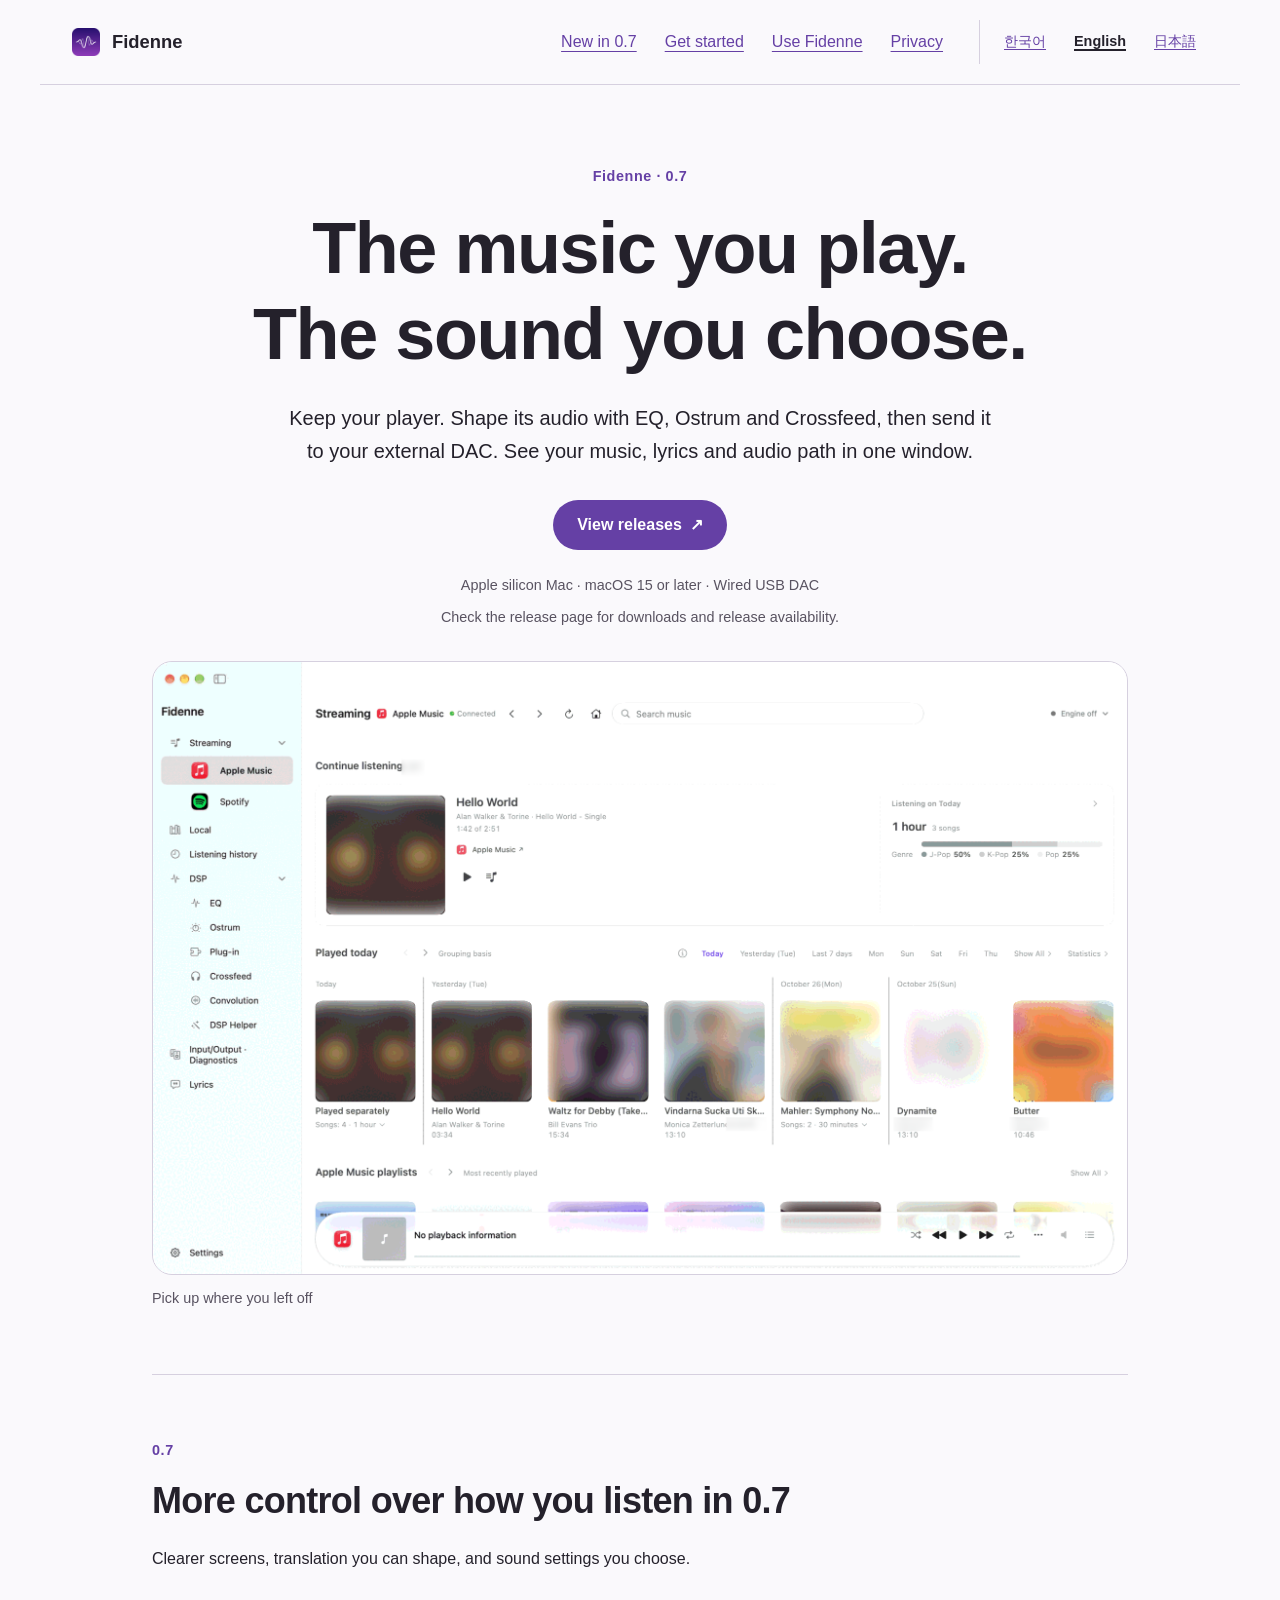
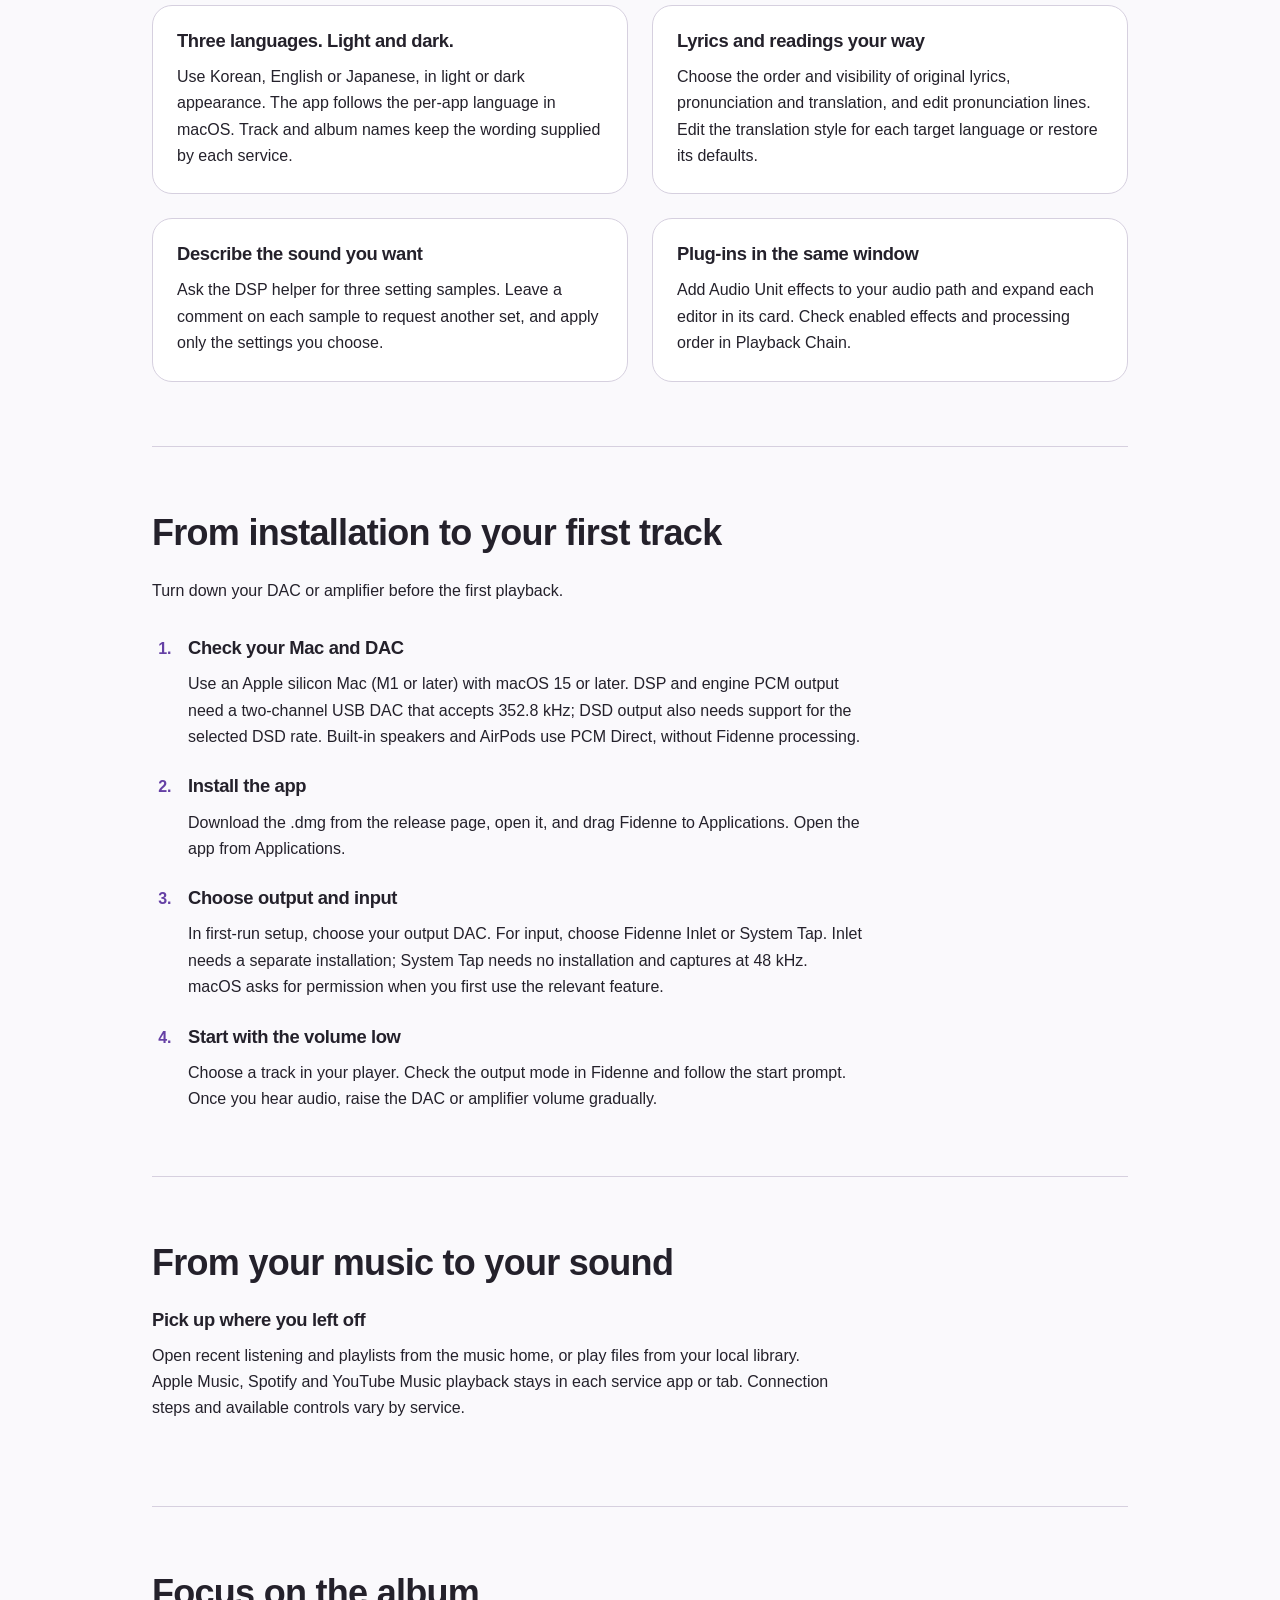
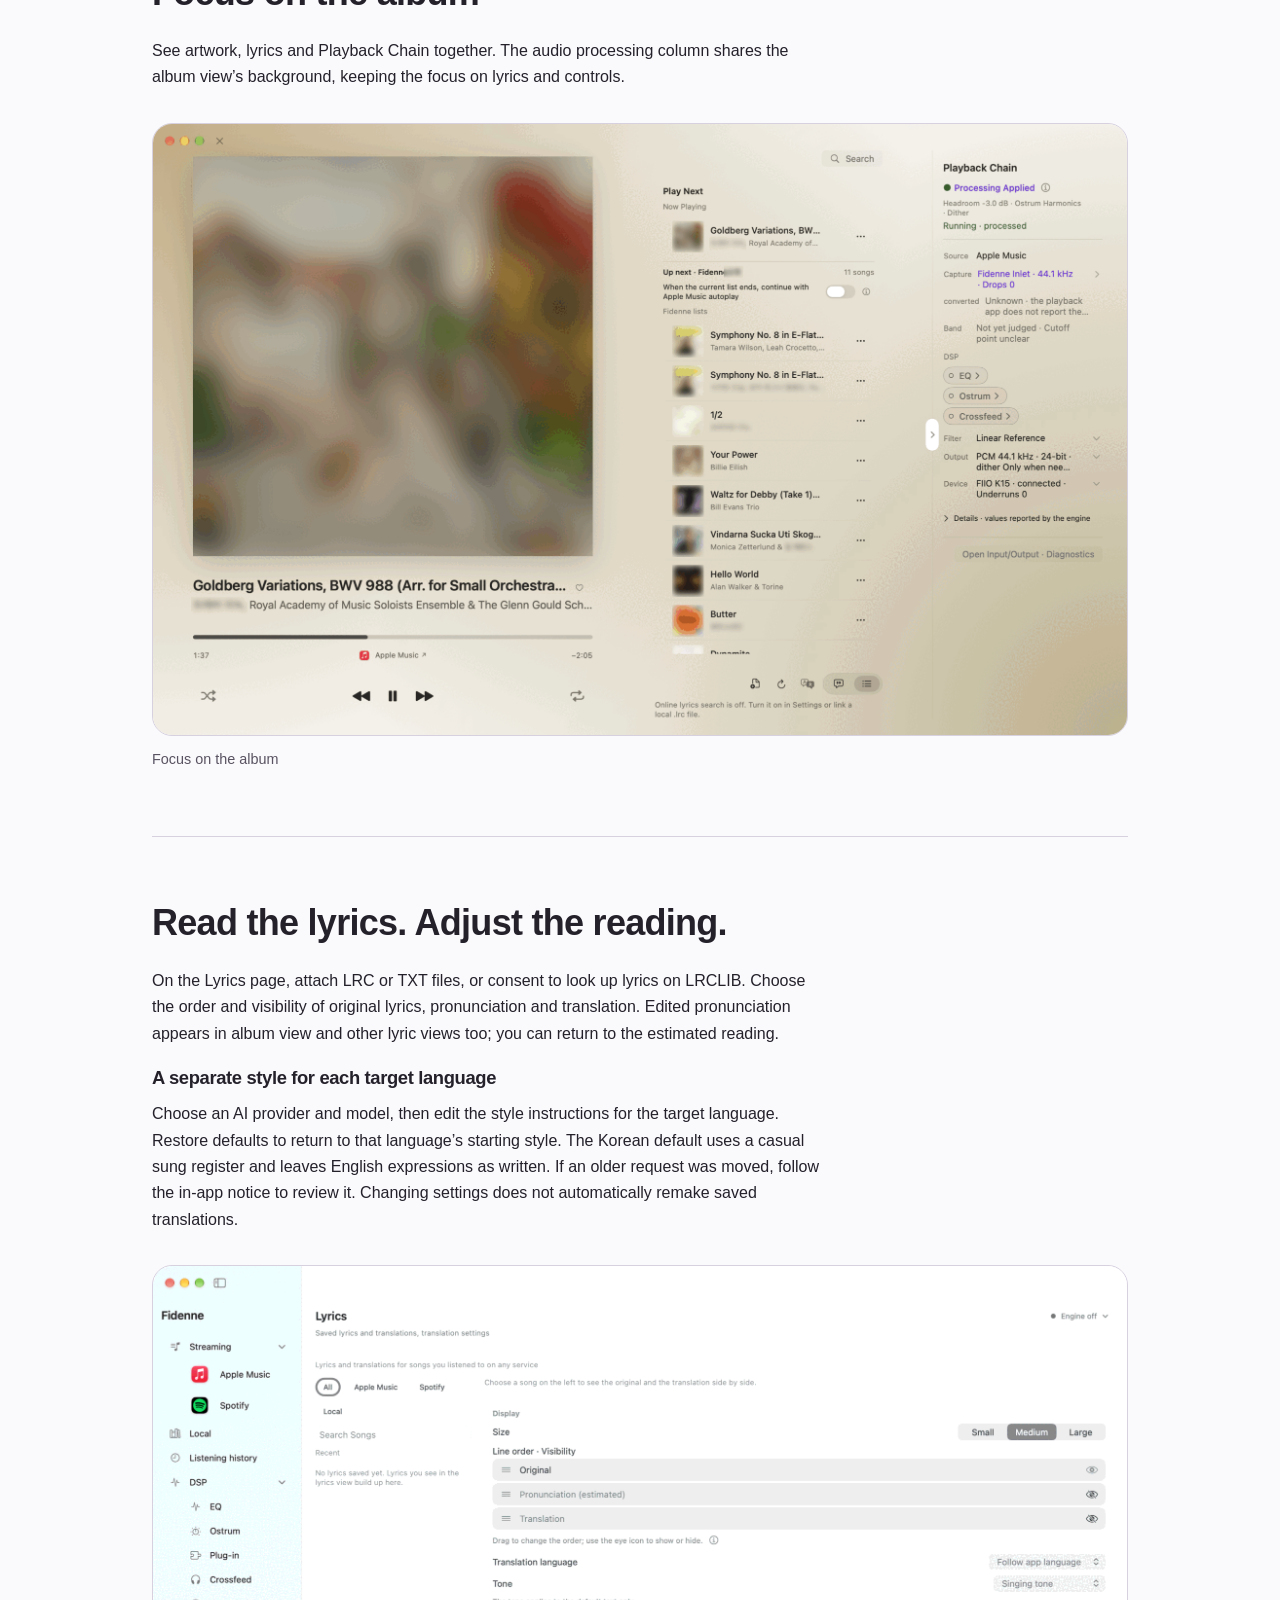
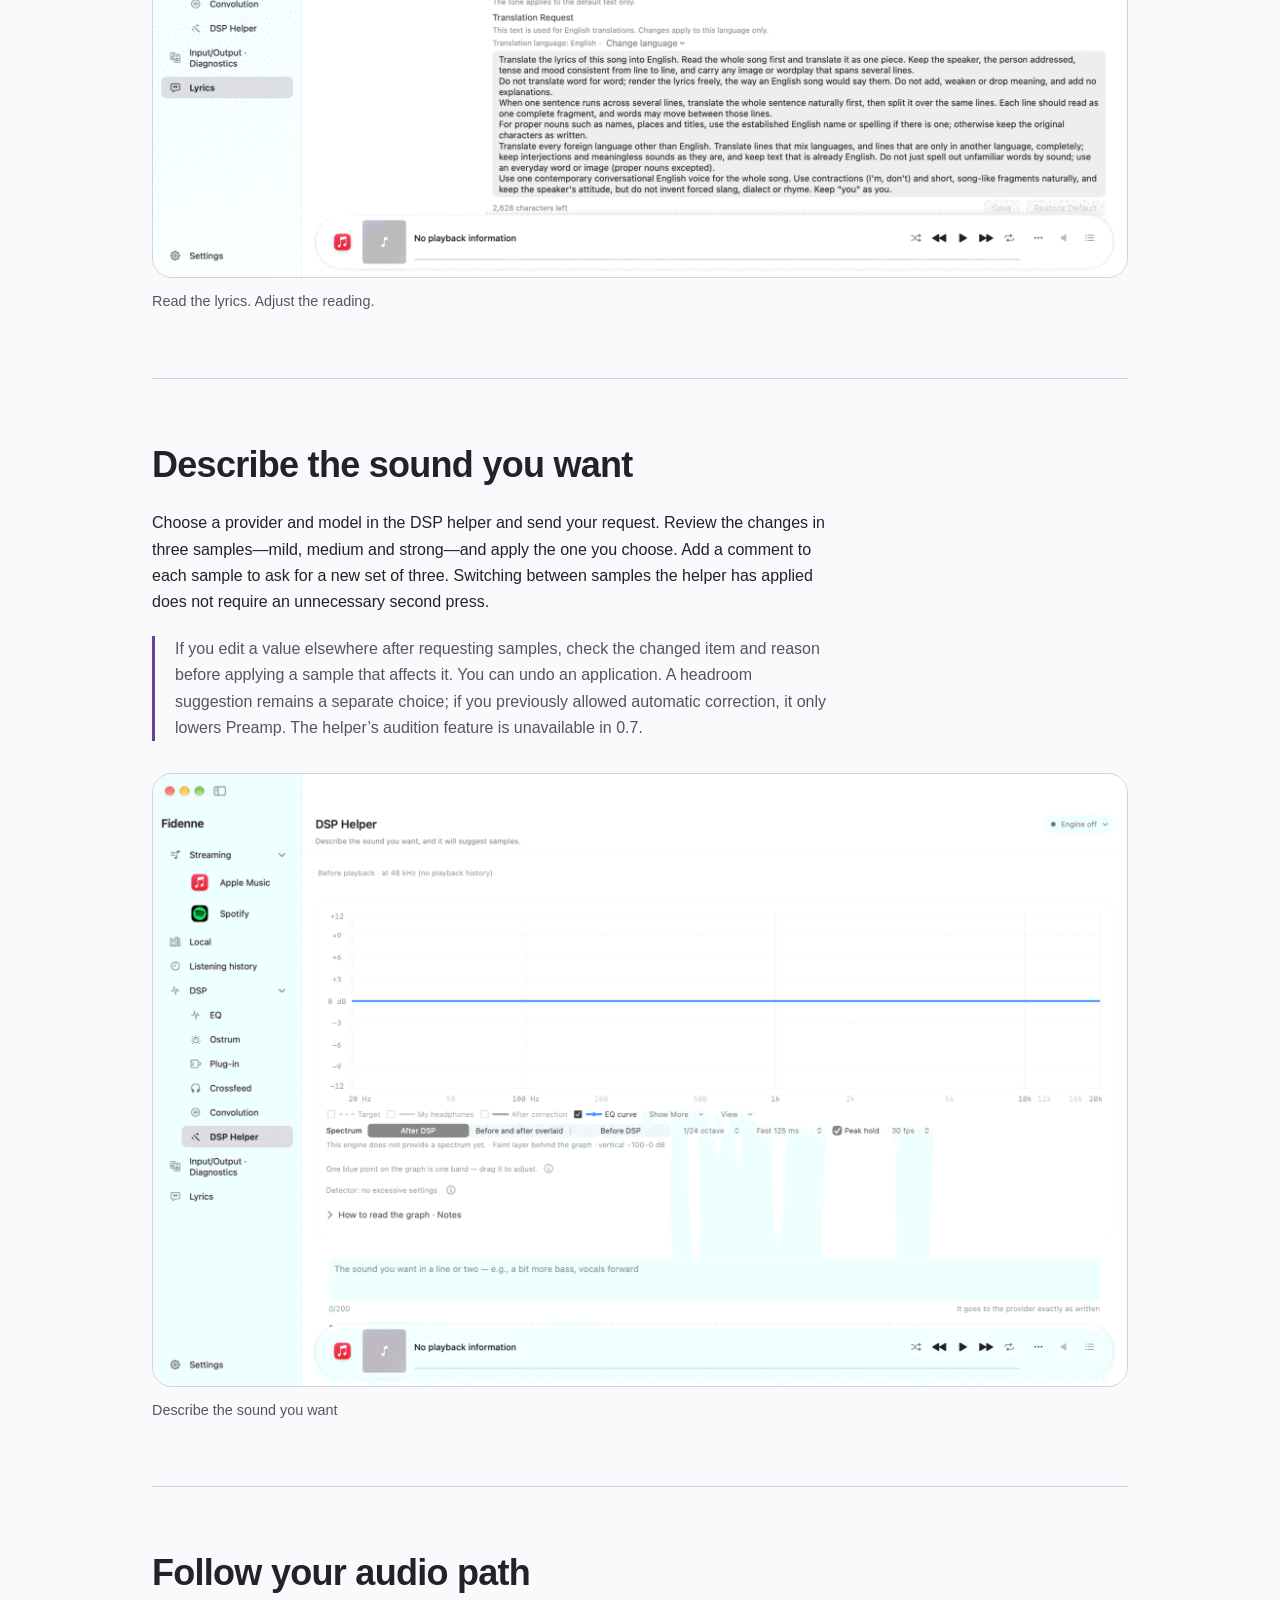
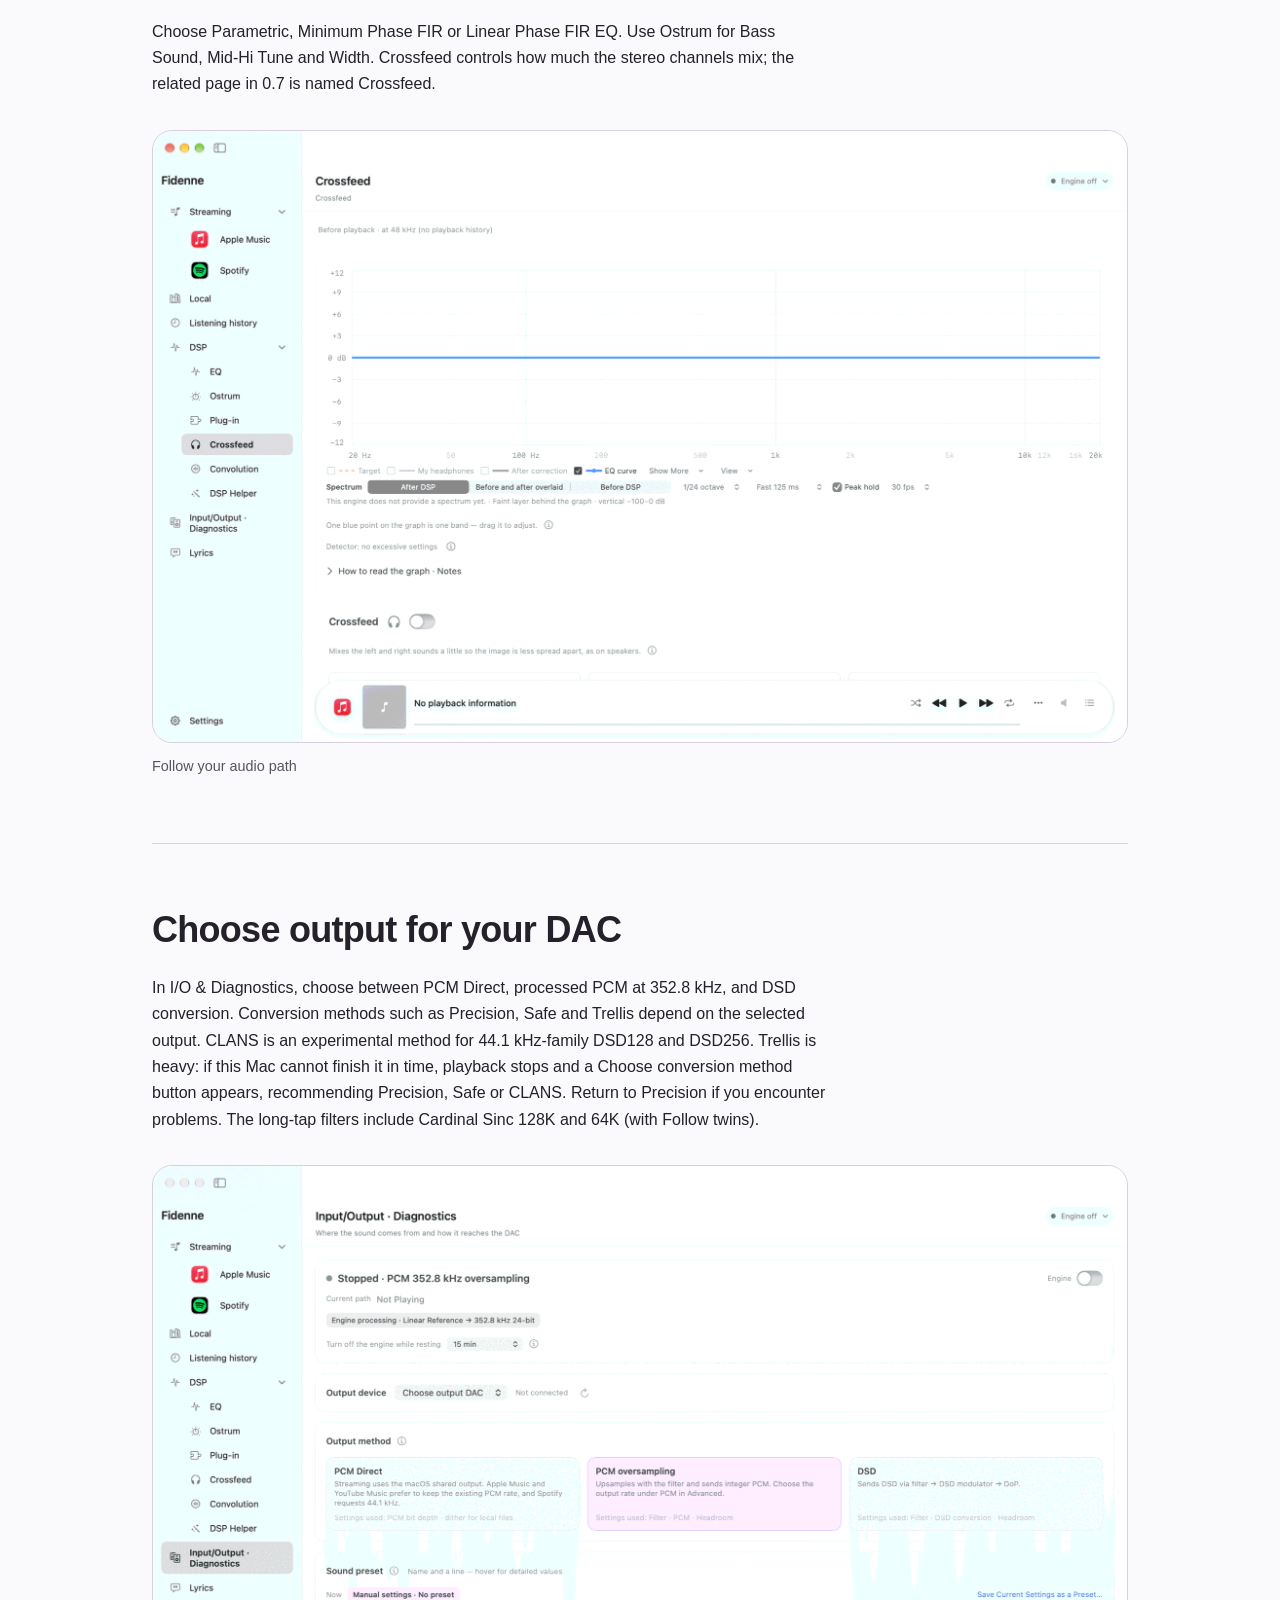
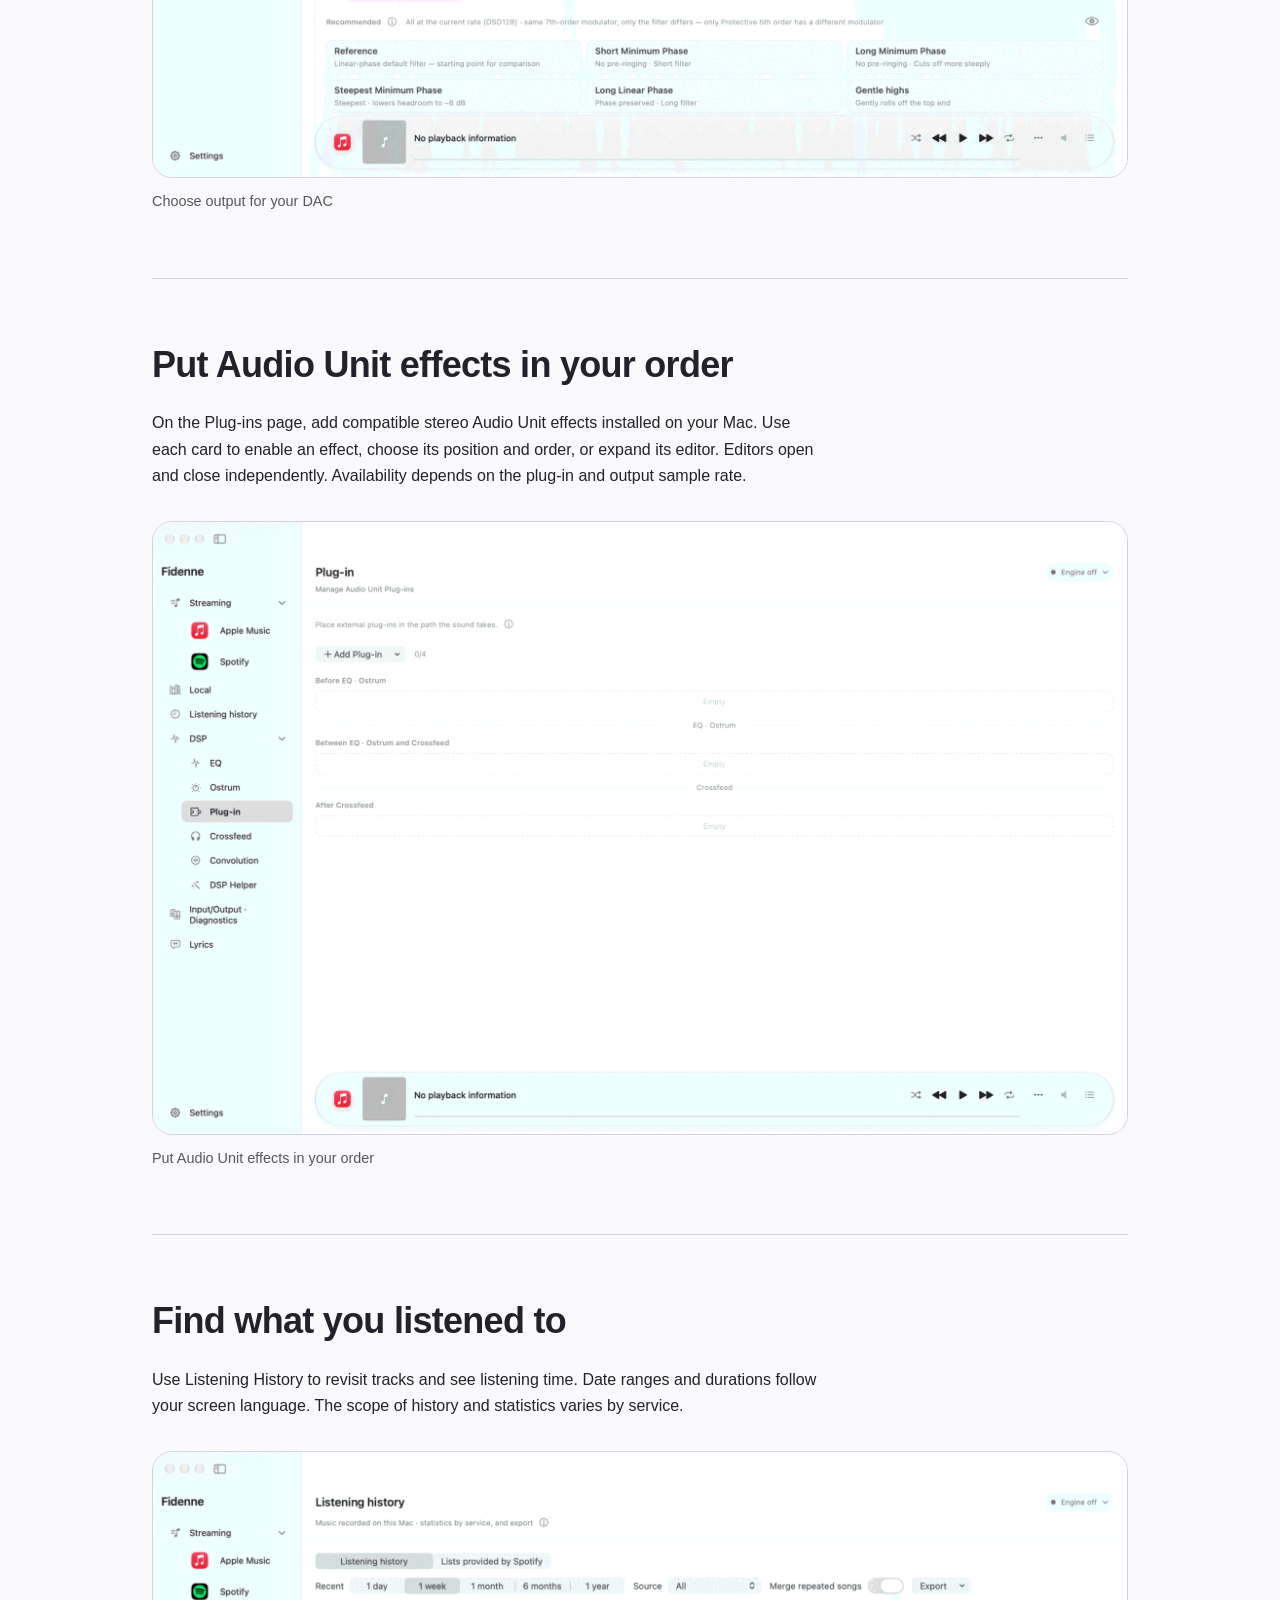
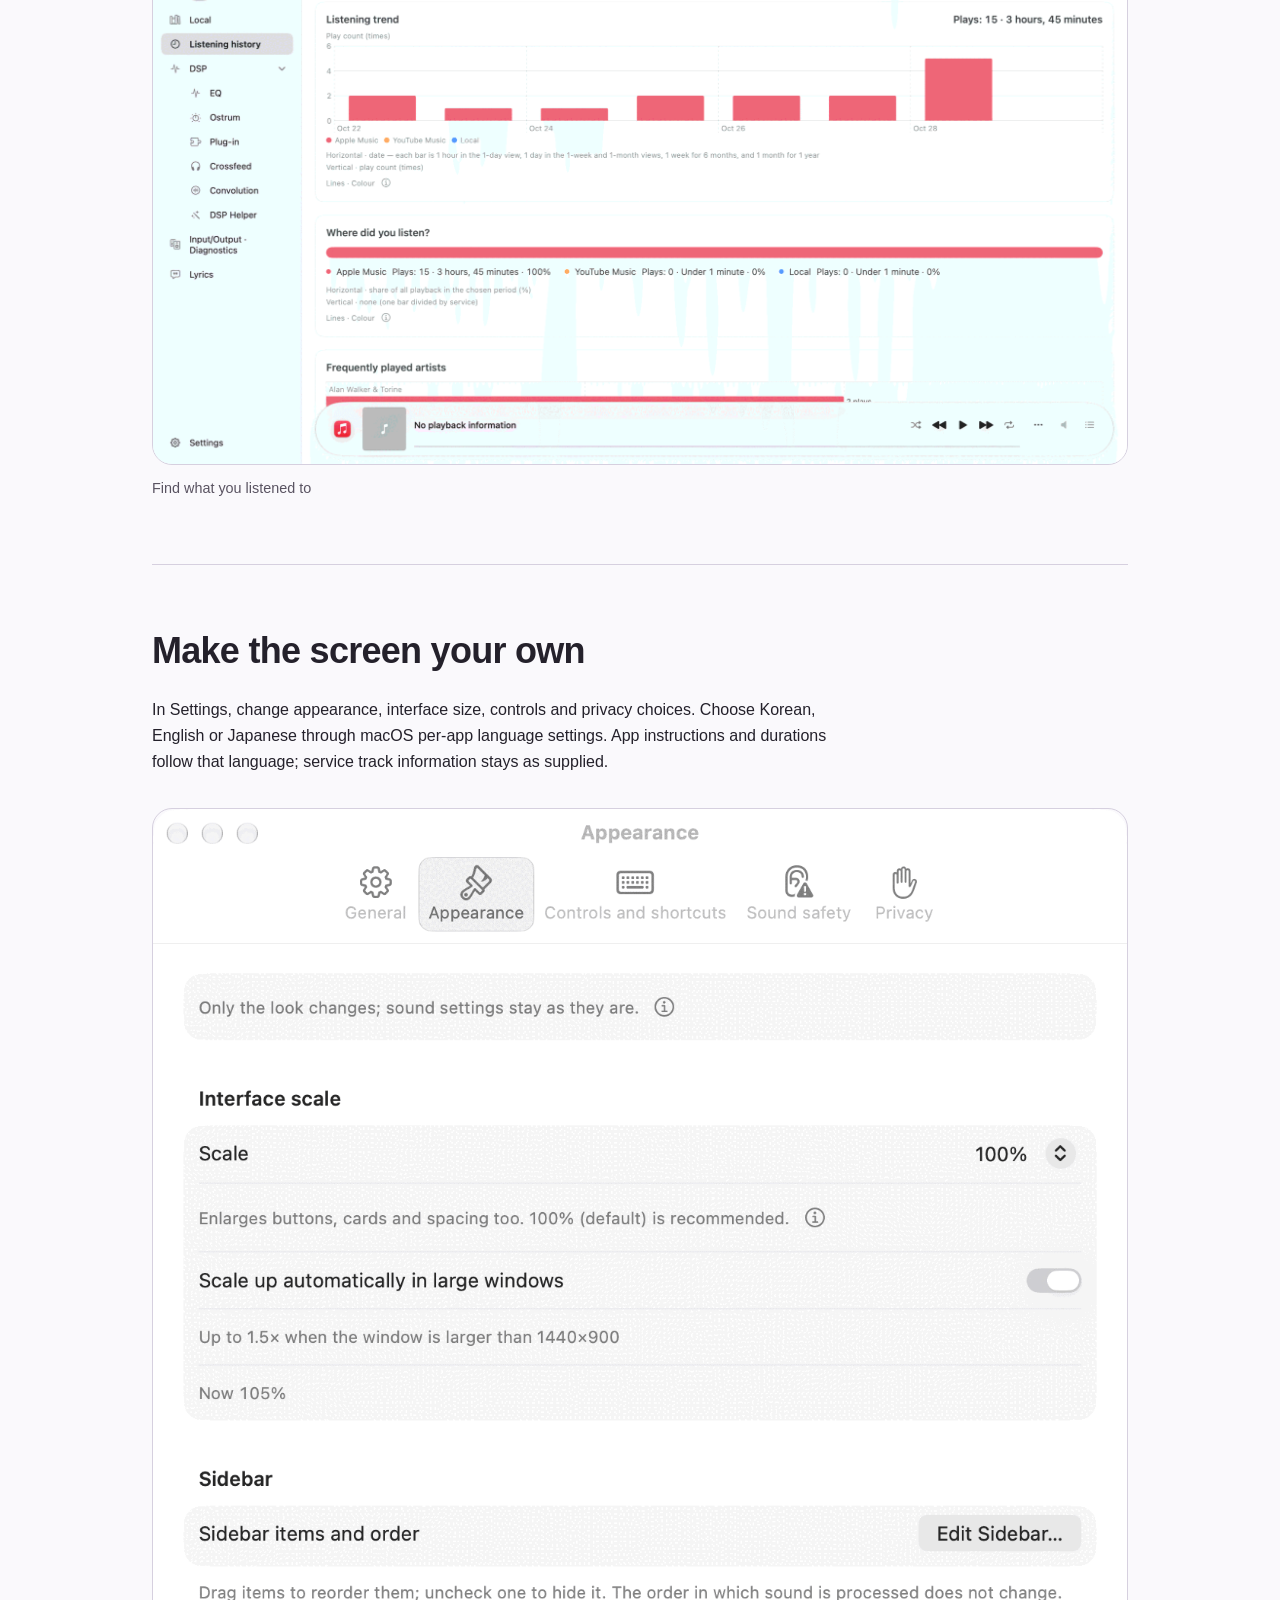
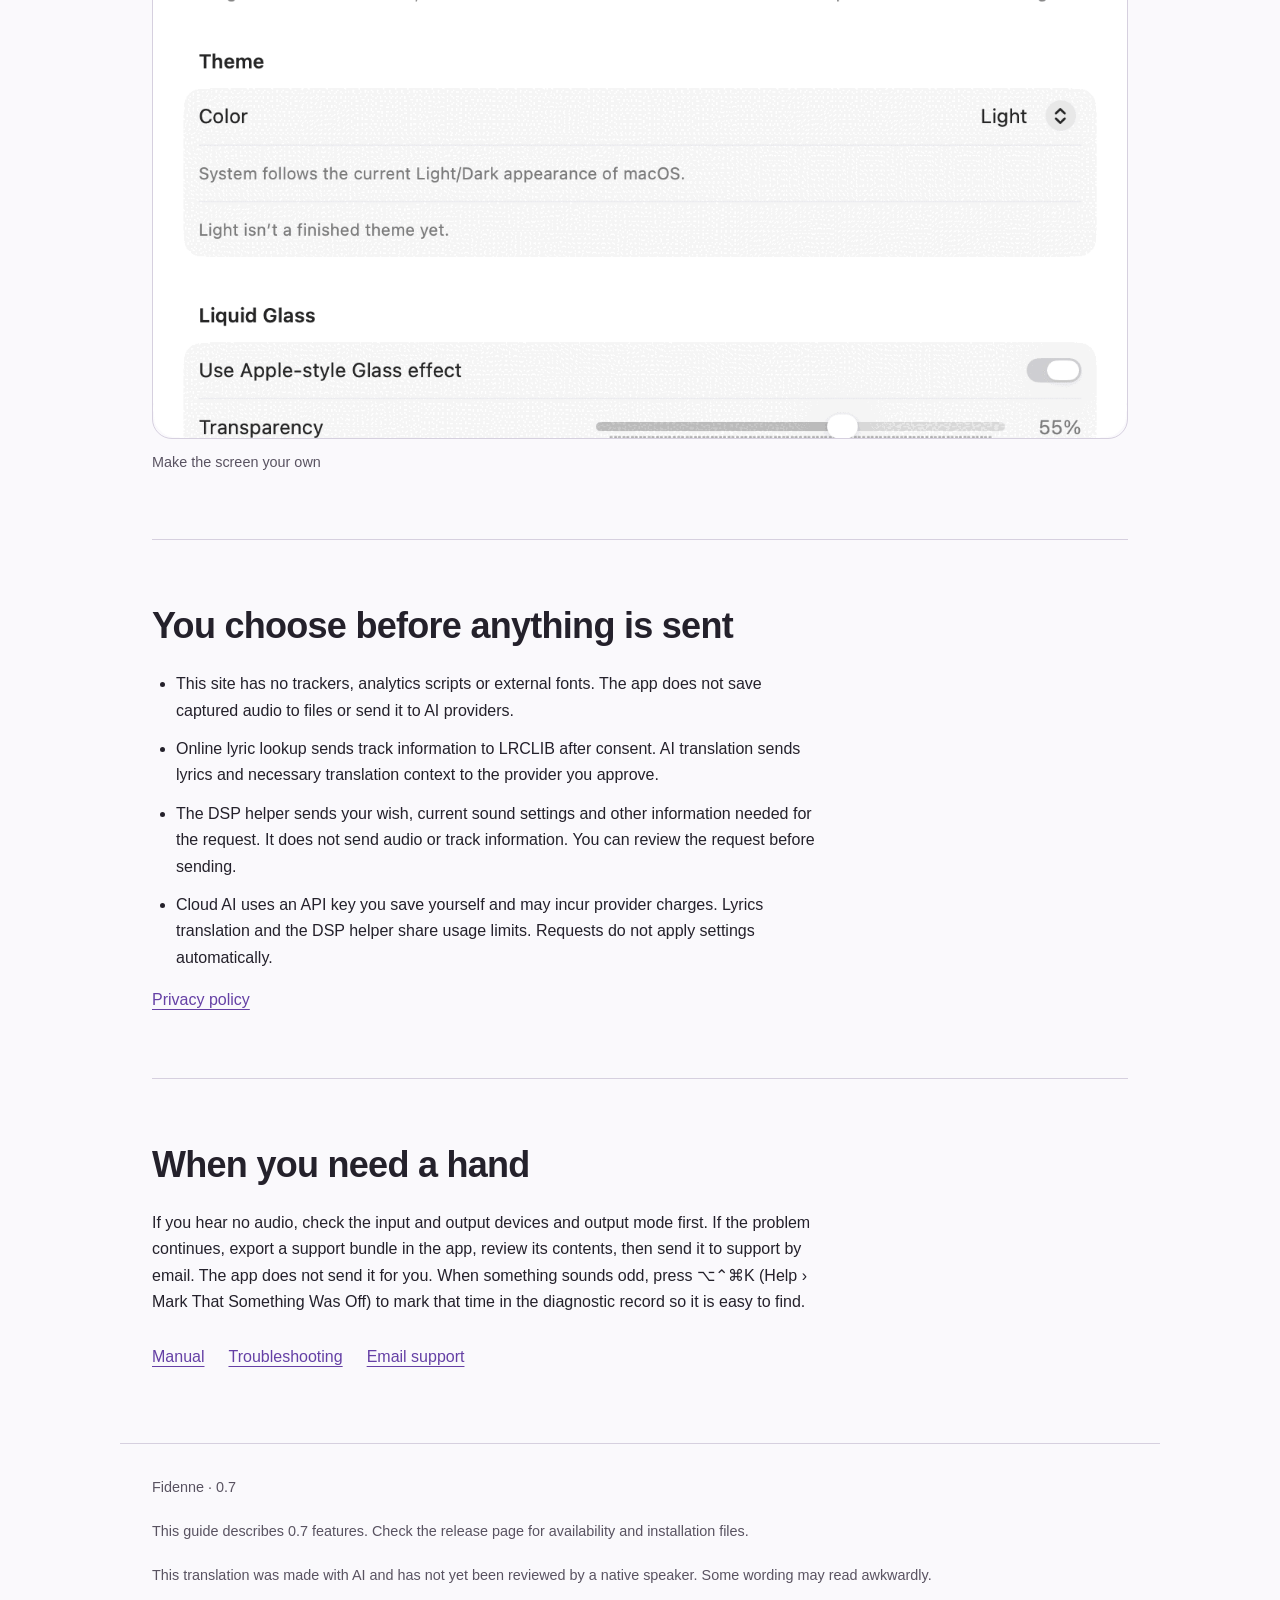
==== docs/en/index.html @ ae9f9edb "Fidenne 0.7.0: user docs and guide [skip ci]" ====
<!doctype html>
<!-- SPDX-FileCopyrightText: 2026 The Aural Authors -->
<!-- SPDX-License-Identifier: Apache-2.0 -->
<html lang="en">
<head>
<meta charset="utf-8">
<meta name="viewport" content="width=device-width, initial-scale=1">
<meta name="color-scheme" content="light dark">
<meta name="description" content="Shape audio on your Mac with EQ, Ostrum, Crossfeed and Audio Unit effects, then send it to your external DAC. Install and use Fidenne 0.7.">
<title>Fidenne 0.7 · Install and use</title>
<link rel="icon" href="../img/icon.png">
<link rel="stylesheet" href="../style.css">
<link rel="alternate" hreflang="ko" href="../index.html">
<link rel="alternate" hreflang="en" href="../en/index.html">
<link rel="alternate" hreflang="ja" href="../ja/index.html">
</head>
<body>
<a class="skip-link" href="#main">Skip to content</a>
<header class="site-header" id="top">
<a class="brand" href="#top"><img src="../img/icon.png" alt="" width="28" height="28">Fidenne</a>
<nav aria-label="On this page"><a href="#new">New in 0.7</a><a href="#install">Get started</a><a href="#usage">Use Fidenne</a><a href="#privacy">Privacy</a></nav>
<nav class="languages" aria-label="Language"><a href="../index.html" lang="ko" hreflang="ko">한국어</a><a href="../en/index.html" lang="en" hreflang="en" aria-current="page">English</a><a href="../ja/index.html" lang="ja" hreflang="ja">日本語</a></nav>
</header>
<main id="main">
<div class="hero" aria-labelledby="hero-title">
<p class="eyebrow">Fidenne · 0.7</p><h1 id="hero-title">The music you play.<br>The sound you choose.</h1>
<p class="lead">Keep your player. Shape its audio with EQ, Ostrum and Crossfeed, then send it to your external DAC. See your music, lyrics and audio path in one window.</p>
<a class="button" href="https://github.com/fidenne/fidenne/releases/latest">View releases<span aria-hidden="true"> ↗</span></a>
<p class="requirements">Apple silicon Mac · macOS 15 or later · Wired USB DAC</p><p class="small">Check the release page for downloads and release availability.</p>
<figure class="screenshot-slot" id="shot-home">
<picture><source media="(prefers-color-scheme: dark)" srcset="../img/0.7/home-dark-en.png"><img src="../img/0.7/home-light-en.png" alt="Pick up where you left off" loading="lazy"></picture>
<figcaption>Pick up where you left off</figcaption></figure>
</div>
<section id="new" aria-labelledby="new-title"><p class="eyebrow">0.7</p><h2 id="new-title">More control over how you listen in 0.7</h2><p>Clearer screens, translation you can shape, and sound settings you choose.</p><div class="feature-grid"><article><h3>Three languages. Light and dark.</h3><p>Use Korean, English or Japanese, in light or dark appearance. The app follows the per-app language in macOS. Track and album names keep the wording supplied by each service.</p></article>
<article><h3>Lyrics and readings your way</h3><p>Choose the order and visibility of original lyrics, pronunciation and translation, and edit pronunciation lines. Edit the translation style for each target language or restore its defaults.</p></article>
<article><h3>Describe the sound you want</h3><p>Ask the DSP helper for three setting samples. Leave a comment on each sample to request another set, and apply only the settings you choose.</p></article>
<article><h3>Plug-ins in the same window</h3><p>Add Audio Unit effects to your audio path and expand each editor in its card. Check enabled effects and processing order in Playback Chain.</p></article></div></section>
<section id="install" aria-labelledby="install-title"><h2 id="install-title">From installation to your first track</h2><p>Turn down your DAC or amplifier before the first playback.</p><ol class="setup-steps"><li><h3>Check your Mac and DAC</h3><p>Use an Apple silicon Mac (M1 or later) with macOS 15 or later. DSP and engine PCM output need a two-channel USB DAC that accepts 352.8 kHz; DSD output also needs support for the selected DSD rate. Built-in speakers and AirPods use PCM Direct, without Fidenne processing.</p></li>
<li><h3>Install the app</h3><p>Download the .dmg from the release page, open it, and drag Fidenne to Applications. Open the app from Applications.</p></li>
<li><h3>Choose output and input</h3><p>In first-run setup, choose your output DAC. For input, choose Fidenne Inlet or System Tap. Inlet needs a separate installation; System Tap needs no installation and captures at 48 kHz. macOS asks for permission when you first use the relevant feature.</p></li>
<li><h3>Start with the volume low</h3><p>Choose a track in your player. Check the output mode in Fidenne and follow the start prompt. Once you hear audio, raise the DAC or amplifier volume gradually.</p></li></ol></section>
<section id="usage" aria-labelledby="usage-title"><h2 id="usage-title">From your music to your sound</h2><h3>Pick up where you left off</h3><p>Open recent listening and playlists from the music home, or play files from your local library. Apple Music, Spotify and YouTube Music playback stays in each service app or tab. Connection steps and available controls vary by service.</p></section>
<section id="album" aria-labelledby="album-title"><h2 id="album-title">Focus on the album</h2><p>See artwork, lyrics and Playback Chain together. The audio processing column shares the album view’s background, keeping the focus on lyrics and controls.</p><figure class="screenshot-slot" id="shot-album">
<picture><source media="(prefers-color-scheme: dark)" srcset="../img/0.7/album-dark-en.png"><img src="../img/0.7/album-light-en.png" alt="Focus on the album" loading="lazy"></picture>
<figcaption>Focus on the album</figcaption></figure></section>
<section id="lyrics" aria-labelledby="lyrics-title"><h2 id="lyrics-title">Read the lyrics. Adjust the reading.</h2><p>On the Lyrics page, attach LRC or TXT files, or consent to look up lyrics on LRCLIB. Choose the order and visibility of original lyrics, pronunciation and translation. Edited pronunciation appears in album view and other lyric views too; you can return to the estimated reading.</p><h3>A separate style for each target language</h3><p>Choose an AI provider and model, then edit the style instructions for the target language. Restore defaults to return to that language’s starting style. The Korean default uses a casual sung register and leaves English expressions as written. If an older request was moved, follow the in-app notice to review it. Changing settings does not automatically remake saved translations.</p><figure class="screenshot-slot" id="shot-lyrics">
<picture><source media="(prefers-color-scheme: dark)" srcset="../img/0.7/lyrics-dark-en.png"><img src="../img/0.7/lyrics-light-en.png" alt="Read the lyrics. Adjust the reading." loading="lazy"></picture>
<figcaption>Read the lyrics. Adjust the reading.</figcaption></figure></section>
<section id="helper" aria-labelledby="helper-title"><h2 id="helper-title">Describe the sound you want</h2><p>Choose a provider and model in the DSP helper and send your request. Review the changes in three samples—mild, medium and strong—and apply the one you choose. Add a comment to each sample to ask for a new set of three. Switching between samples the helper has applied does not require an unnecessary second press.</p><p class="note">If you edit a value elsewhere after requesting samples, check the changed item and reason before applying a sample that affects it. You can undo an application. A headroom suggestion remains a separate choice; if you previously allowed automatic correction, it only lowers Preamp. The helper’s audition feature is unavailable in 0.7.</p><figure class="screenshot-slot" id="shot-helper">
<picture><source media="(prefers-color-scheme: dark)" srcset="../img/0.7/helper-dark-en.png"><img src="../img/0.7/helper-light-en.png" alt="Describe the sound you want" loading="lazy"></picture>
<figcaption>Describe the sound you want</figcaption></figure></section>
<section id="sound" aria-labelledby="sound-title"><h2 id="sound-title">Follow your audio path</h2><p>Choose Parametric, Minimum Phase FIR or Linear Phase FIR EQ. Use Ostrum for Bass Sound, Mid-Hi Tune and Width. Crossfeed controls how much the stereo channels mix; the related page in 0.7 is named Crossfeed.</p><figure class="screenshot-slot" id="shot-crossfeed">
<picture><source media="(prefers-color-scheme: dark)" srcset="../img/0.7/crossfeed-dark-en.png"><img src="../img/0.7/crossfeed-light-en.png" alt="Follow your audio path" loading="lazy"></picture>
<figcaption>Follow your audio path</figcaption></figure></section>
<section id="output" aria-labelledby="output-title"><h2 id="output-title">Choose output for your DAC</h2><p>In I/O &amp; Diagnostics, choose between PCM Direct, processed PCM at 352.8 kHz, and DSD conversion. Conversion methods such as Precision, Safe and Trellis depend on the selected output. CLANS is an experimental method for 44.1 kHz-family DSD128 and DSD256. Trellis is heavy: if this Mac cannot finish it in time, playback stops and a Choose conversion method button appears, recommending Precision, Safe or CLANS. Return to Precision if you encounter problems. The long-tap filters include Cardinal Sinc 128K and 64K (with Follow twins).</p><figure class="screenshot-slot" id="shot-io">
<picture><source media="(prefers-color-scheme: dark)" srcset="../img/0.7/io-dark-en.png"><img src="../img/0.7/io-light-en.png" alt="Choose output for your DAC" loading="lazy"></picture>
<figcaption>Choose output for your DAC</figcaption></figure></section>
<section id="plugins" aria-labelledby="plugins-title"><h2 id="plugins-title">Put Audio Unit effects in your order</h2><p>On the Plug-ins page, add compatible stereo Audio Unit effects installed on your Mac. Use each card to enable an effect, choose its position and order, or expand its editor. Editors open and close independently. Availability depends on the plug-in and output sample rate.</p><figure class="screenshot-slot" id="shot-plugins">
<picture><source media="(prefers-color-scheme: dark)" srcset="../img/0.7/plugins-dark-en.png"><img src="../img/0.7/plugins-light-en.png" alt="Put Audio Unit effects in your order" loading="lazy"></picture>
<figcaption>Put Audio Unit effects in your order</figcaption></figure></section>
<section id="history" aria-labelledby="history-title"><h2 id="history-title">Find what you listened to</h2><p>Use Listening History to revisit tracks and see listening time. Date ranges and durations follow your screen language. The scope of history and statistics varies by service.</p><figure class="screenshot-slot" id="shot-history">
<picture><source media="(prefers-color-scheme: dark)" srcset="../img/0.7/history-dark-en.png"><img src="../img/0.7/history-light-en.png" alt="Find what you listened to" loading="lazy"></picture>
<figcaption>Find what you listened to</figcaption></figure></section>
<section id="settings" aria-labelledby="settings-title"><h2 id="settings-title">Make the screen your own</h2><p>In Settings, change appearance, interface size, controls and privacy choices. Choose Korean, English or Japanese through macOS per-app language settings. App instructions and durations follow that language; service track information stays as supplied.</p><figure class="screenshot-slot" id="shot-settings">
<picture><source media="(prefers-color-scheme: dark)" srcset="../img/0.7/settings-dark-en.png"><img src="../img/0.7/settings-light-en.png" alt="Make the screen your own" loading="lazy"></picture>
<figcaption>Make the screen your own</figcaption></figure></section>
<section id="privacy" aria-labelledby="privacy-title"><h2 id="privacy-title">You choose before anything is sent</h2><ul><li>This site has no trackers, analytics scripts or external fonts. The app does not save captured audio to files or send it to AI providers.</li><li>Online lyric lookup sends track information to LRCLIB after consent. AI translation sends lyrics and necessary translation context to the provider you approve.</li><li>The DSP helper sends your wish, current sound settings and other information needed for the request. It does not send audio or track information. You can review the request before sending.</li><li>Cloud AI uses an API key you save yourself and may incur provider charges. Lyrics translation and the DSP helper share usage limits. Requests do not apply settings automatically.</li></ul><a href="https://github.com/fidenne/fidenne/blob/main/PRIVACY.en.md">Privacy policy</a></section>
<section id="help" aria-labelledby="help-title"><h2 id="help-title">When you need a hand</h2><p>If you hear no audio, check the input and output devices and output mode first. If the problem continues, export a support bundle in the app, review its contents, then send it to support by email. The app does not send it for you. When something sounds odd, press ⌥⌃⌘K (Help › Mark That Something Was Off) to mark that time in the diagnostic record so it is easy to find.</p><div class="resource-links"><a href="https://github.com/fidenne/fidenne/blob/main/docs/user/en/MANUAL.md">Manual</a><a href="https://github.com/fidenne/fidenne/blob/main/docs/user/en/TROUBLESHOOTING.md">Troubleshooting</a><a href="mailto:fidenne.support@gmail.com">Email support</a></div></section>
</main>
<footer><p>Fidenne · 0.7</p><p>This guide describes 0.7 features. Check the release page for availability and installation files.</p><p>This translation was made with AI and has not yet been reviewed by a native speaker. Some wording may read awkwardly.</p></footer>
</body>
</html>
---- docs/style.css ----
/* SPDX-FileCopyrightText: 2026 The Aural Authors
 * SPDX-License-Identifier: Apache-2.0 */
:root {
  color-scheme: light dark;
  --background: #faf9fc;
  --surface: #ffffff;
  --ink: #24212b;
  --secondary: #595361;
  --accent: #6540a5;
  --button: #6540a5;
  --button-ink: #ffffff;
  --line: #d6d0df;
  --focus: #6540a5;
  --radius: 20px;
  --space: 24px;
  font-family: -apple-system, BlinkMacSystemFont, "Segoe UI", sans-serif;
  font-size: 100%;
  line-height: 1.65;
  background: var(--background);
  color: var(--ink);
}
@media (prefers-color-scheme: dark) {
  :root {
    --background: #17151c;
    --surface: #211e28;
    --ink: #f4f0fa;
    --secondary: #bfb7ca;
    --accent: #c8a9ff;
    --button: #c8a9ff;
    --button-ink: #20152f;
    --line: #51485e;
    --focus: #decaff;
  }
}
* { box-sizing: border-box; }
body { margin: 0; }
a { color: var(--accent); text-underline-offset: 0.22em; }
a:hover { text-decoration-thickness: 2px; }
a:focus-visible { outline: 3px solid var(--focus); outline-offset: 4px; border-radius: 4px; }
p, li, h1, h2, h3, a { overflow-wrap: anywhere; }
p { margin: 0 0 20px; }
li + li { margin-top: 12px; }
ul, ol { padding-inline-start: 24px; }
img { max-width: 100%; height: auto; }
h1, h2, h3 { line-height: 1.2; text-wrap: balance; letter-spacing: -0.02em; }
h1 { font-size: clamp(2.4rem, 6vw, 4.5rem); font-weight: 700; margin: 16px 0 24px; }
h2 { font-size: clamp(1.6rem, 3.5vw, 2.25rem); font-weight: 650; margin: 0 0 24px; }
h3 { font-size: 1.15rem; font-weight: 650; margin: 0 0 12px; }
.skip-link { position: absolute; top: -160px; inset-inline-start: 16px; padding: 12px 20px; background: var(--surface); z-index: 2; }
.skip-link:focus { top: 16px; }
.site-header { max-width: 1200px; margin: auto; padding: 20px 32px; display: flex; flex-wrap: wrap; align-items: center; gap: 12px 24px; border-bottom: 1px solid var(--line); }
.brand { display: inline-flex; gap: 12px; align-items: center; color: var(--ink); font-size: 1.15rem; font-weight: 650; text-decoration: none; min-height: 44px; }
.brand img { width: 28px; height: 28px; }
nav { display: flex; flex-wrap: wrap; align-items: center; gap: 4px; }
nav a { display: inline-flex; align-items: center; padding: 8px 12px; min-height: 44px; }
.site-header > nav:first-of-type { margin-inline-start: auto; }
.languages { border-inline-start: 1px solid var(--line); padding-inline-start: 12px; }
.languages a { font-size: 0.9rem; }
.languages [aria-current="page"] { color: var(--ink); font-weight: 650; text-decoration-thickness: 2px; }
main, footer { max-width: 1040px; padding-inline: 32px; margin-inline: auto; }
.hero { padding-block: 80px 64px; text-align: center; }
.hero .lead { font-size: 1.25rem; max-width: 720px; margin: 0 auto 32px; }
.eyebrow { color: var(--accent); font-size: 0.9rem; font-weight: 650; letter-spacing: 0.04em; margin-bottom: 16px; }
.button { display: inline-flex; gap: 8px; justify-content: center; align-items: center; min-height: 48px; padding: 12px 24px; border-radius: 999px; background: var(--button); color: var(--button-ink); font-weight: 650; text-decoration: none; }
.requirements { font-size: 0.9rem; color: var(--secondary); margin: 24px 0 8px; }
.small { font-size: 0.9rem; color: var(--secondary); }
section { border-top: 1px solid var(--line); padding-block: 64px; scroll-margin-top: 24px; }
section > p, section > ul { max-width: 76ch; }
.feature-grid { display: grid; grid-template-columns: repeat(2, minmax(0, 1fr)); gap: 24px; margin-top: 32px; }
.feature-grid article { padding: 24px; border: 1px solid var(--line); border-radius: var(--radius); background: var(--surface); }
.feature-grid p { margin-bottom: 0; }
.setup-steps { display: grid; gap: 24px; padding-inline-start: 24px; margin: 32px 0 0; }
.setup-steps li { padding-inline-start: 12px; margin: 0; }
.setup-steps li::marker { color: var(--accent); font-weight: 650; }
.setup-steps p { margin: 0; max-width: 76ch; }
.note { border-inline-start: 3px solid var(--accent); padding-inline-start: 20px; color: var(--secondary); }
.screenshot-slot { margin: 32px 0 0; text-align: start; }
.screenshot-placeholder { aspect-ratio: 16 / 10; min-height: 200px; display: flex; flex-direction: column; justify-content: center; align-items: center; gap: 8px; padding: 24px; border: 1px dashed var(--line); border-radius: var(--radius); background: var(--surface); color: var(--secondary); text-align: center; }
.placeholder-label { color: var(--ink); font-weight: 650; }
figcaption { color: var(--secondary); font-size: 0.9rem; margin-top: 12px; }
.screenshot-slot picture { display: block; border: 1px solid var(--line); border-radius: var(--radius); overflow: hidden; }
.screenshot-slot picture img { display: block; width: 100%; height: auto; }
.resource-links { display: flex; flex-wrap: wrap; gap: 12px 24px; }
.resource-links a { display: inline-flex; align-items: center; min-height: 44px; }
footer { padding-block: 32px 48px; border-top: 1px solid var(--line); color: var(--secondary); font-size: 0.9rem; }
footer p:last-child { margin-bottom: 0; }
@media (max-width: 700px) {
  .site-header { padding: 16px 20px; gap: 8px 16px; }
  .site-header > nav:first-of-type { margin-inline-start: 0; order: 3; width: 100%; }
  .languages { margin-inline-start: auto; border: 0; padding: 0; }
  .languages a { padding-inline: 8px; }
  main, footer { padding-inline: 20px; }
  .hero { padding-block: 48px; }
  .feature-grid { grid-template-columns: 1fr; }
  section { padding-block: 48px; }
}
@media (prefers-contrast: more) {
  :root { --secondary: #37303f; --line: #6d6179; }
}
@media (prefers-color-scheme: dark) and (prefers-contrast: more) {
  :root { --secondary: #e3daef; --line: #a396b3; }
}
@media (forced-colors: active) {
  .button, .screenshot-placeholder, .feature-grid article { border: 1px solid ButtonText; }
}
@media (prefers-reduced-motion: reduce) {
  *, *::before, *::after { animation: none !important; transition: none !important; scroll-behavior: auto !important; }
}
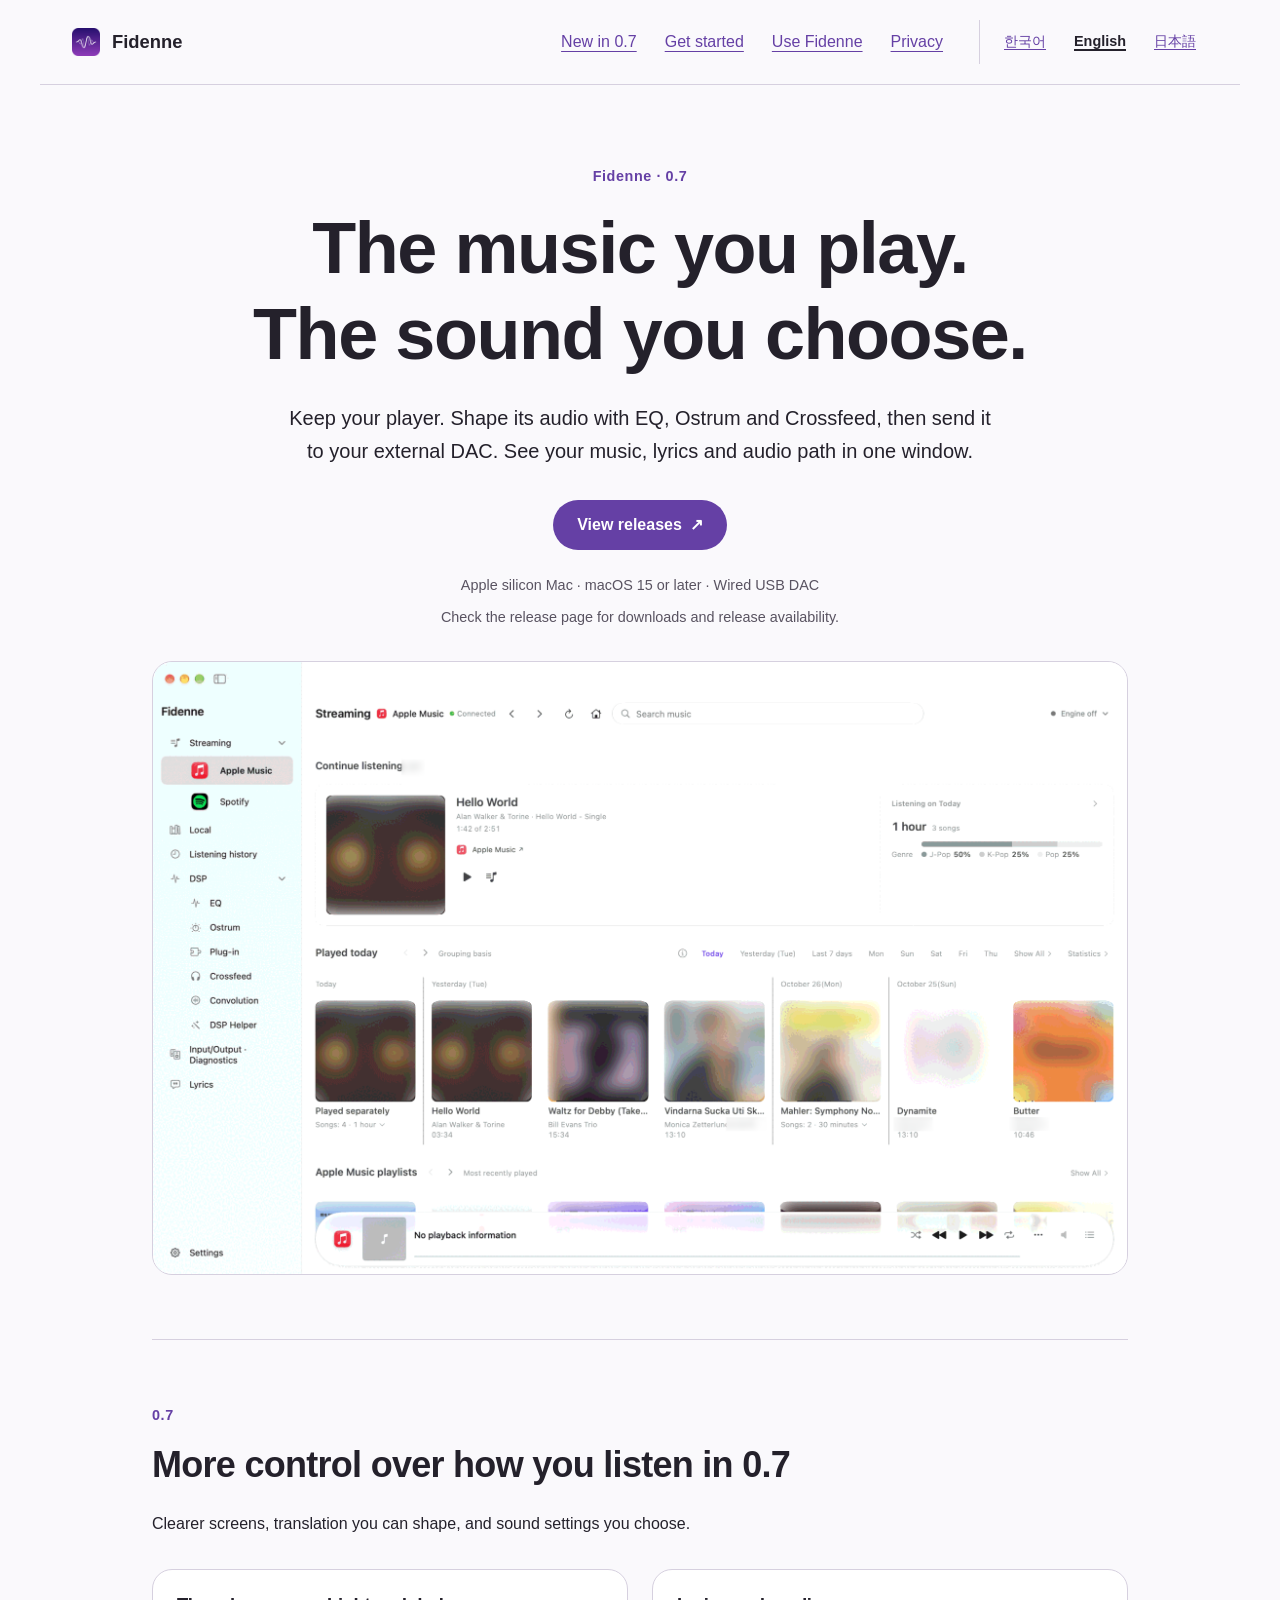
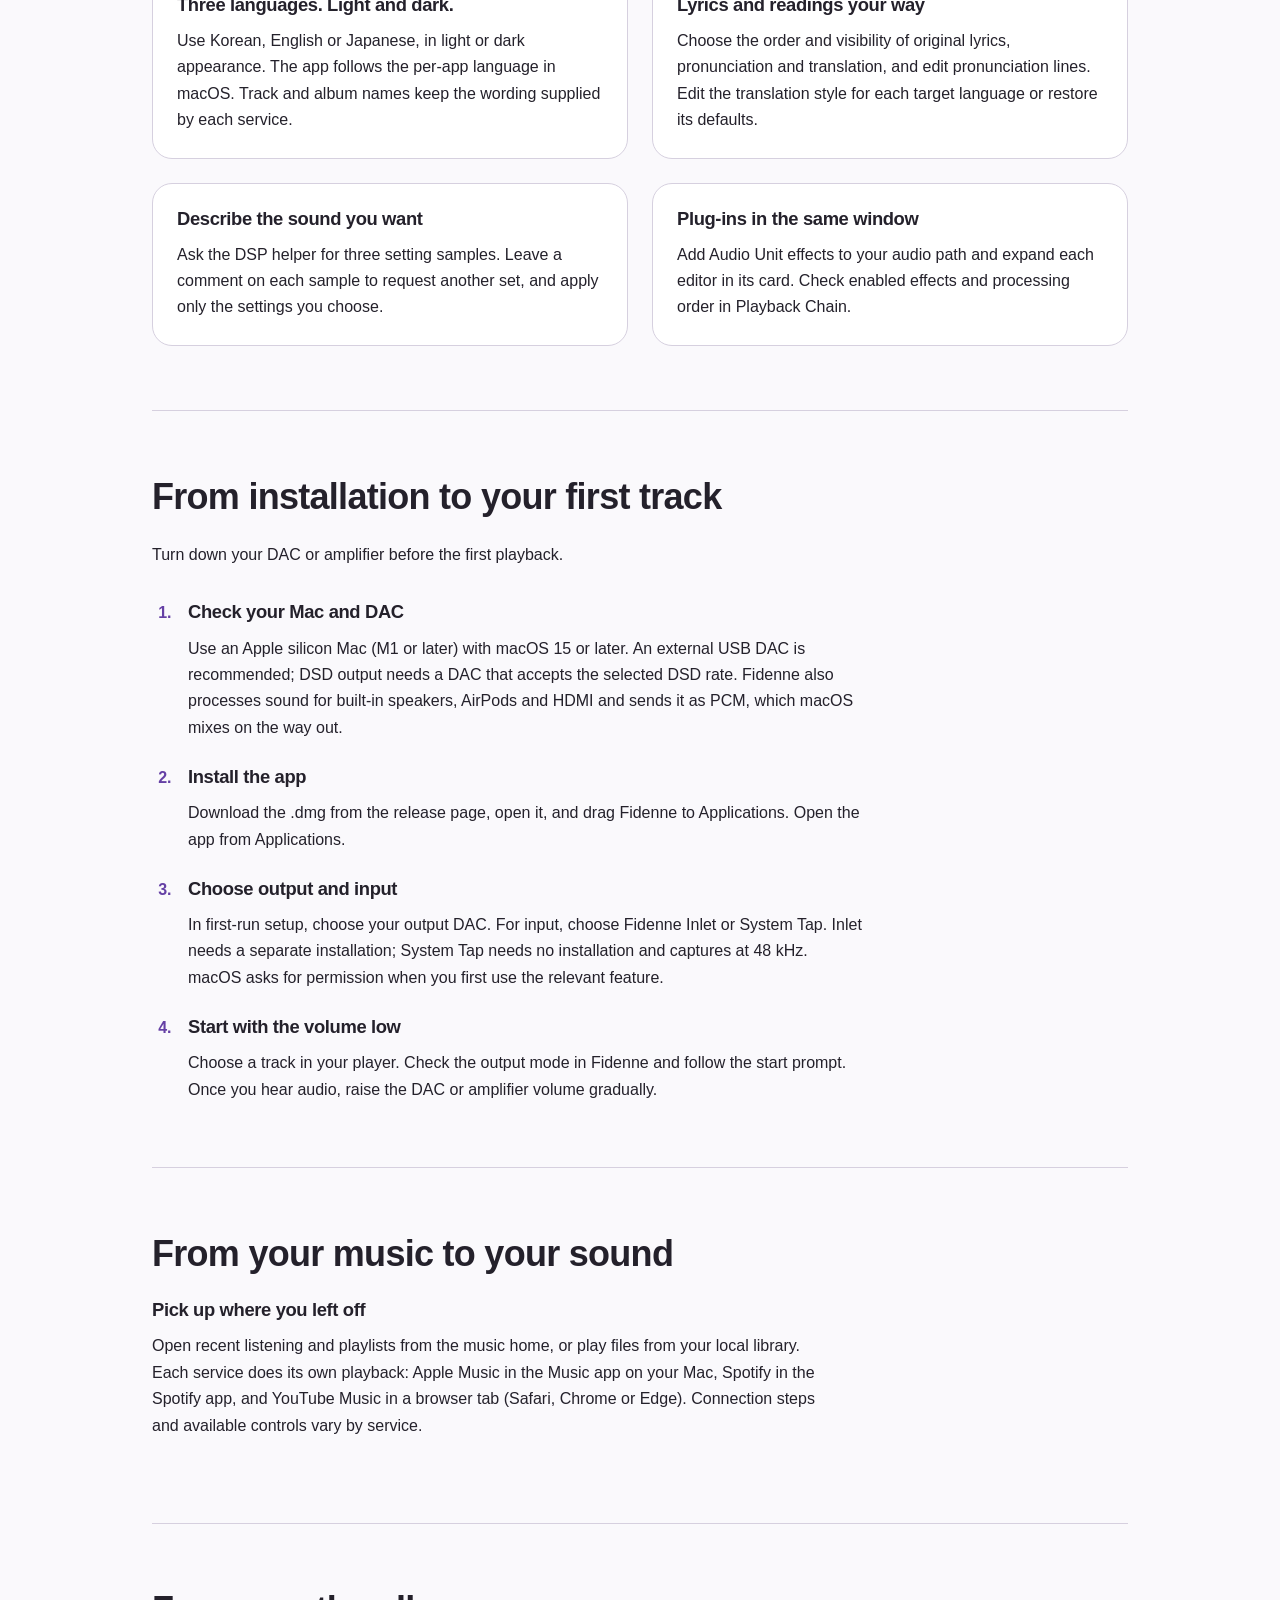
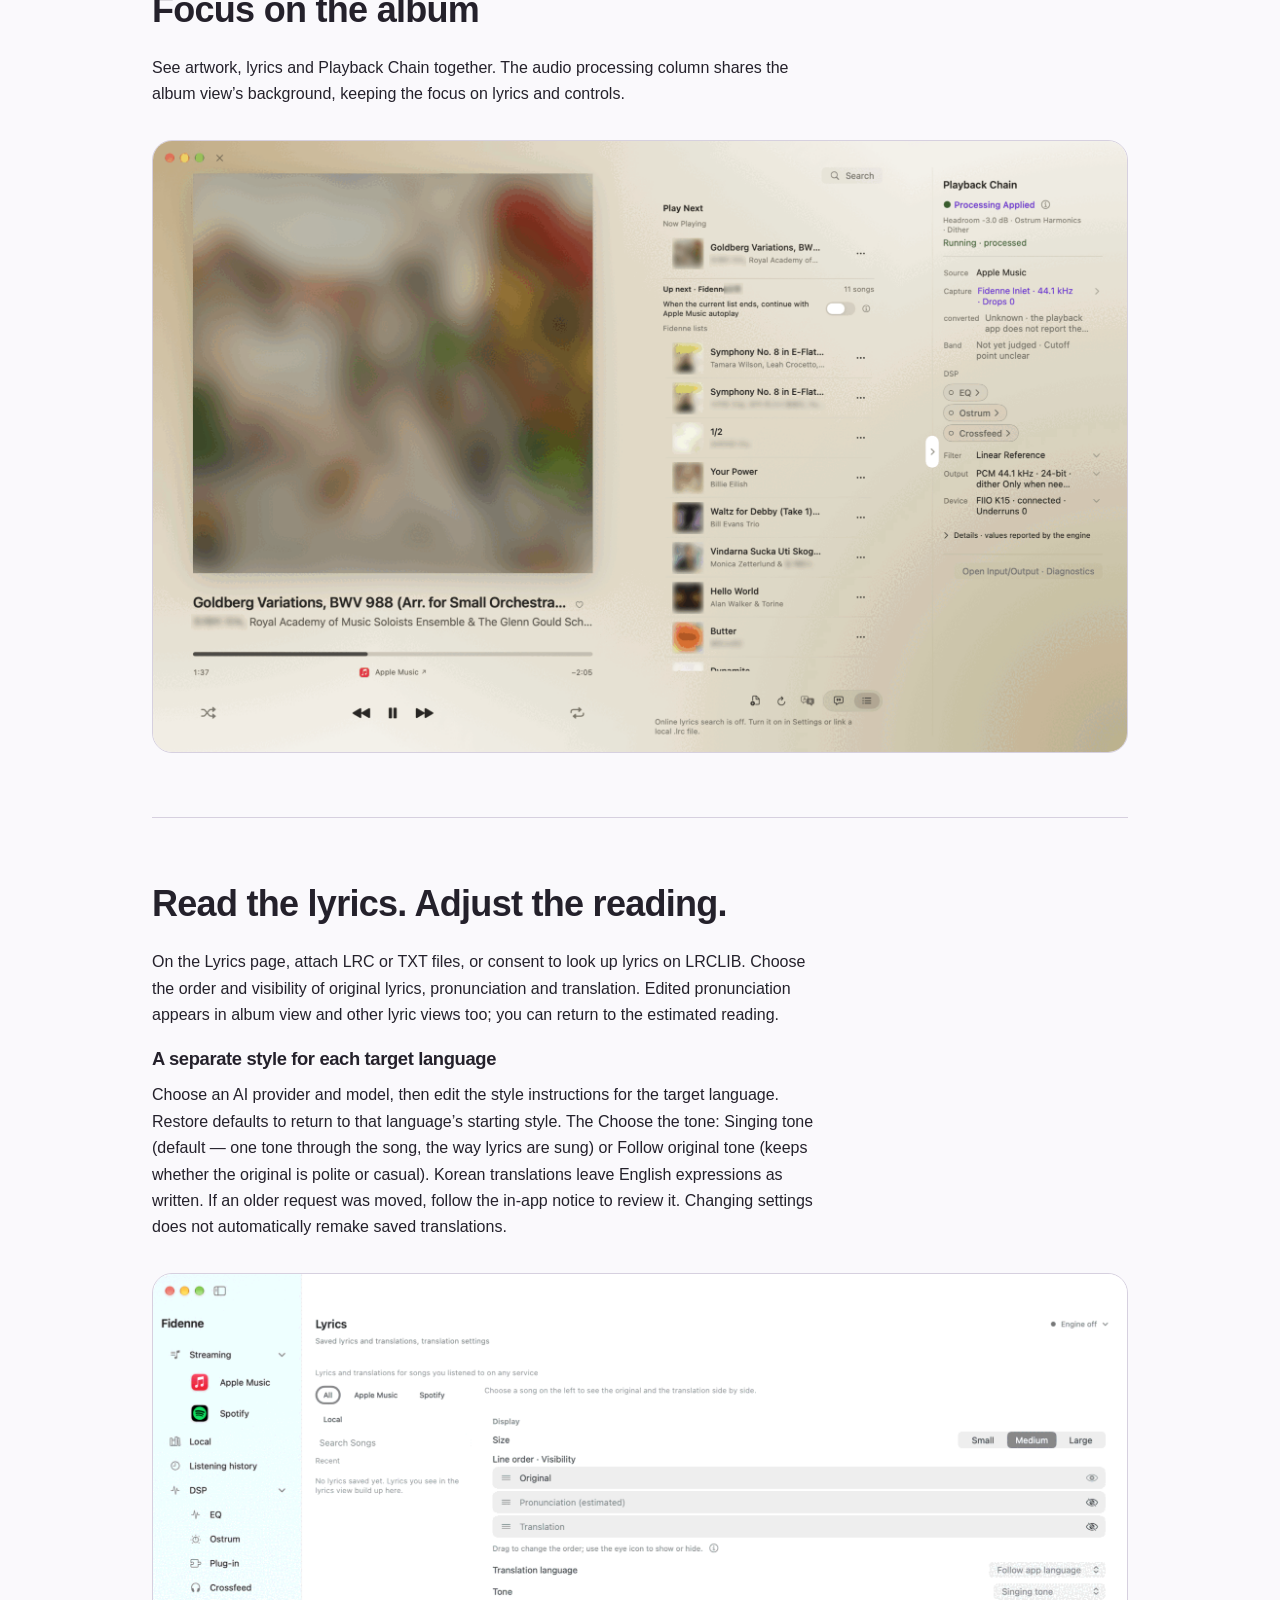
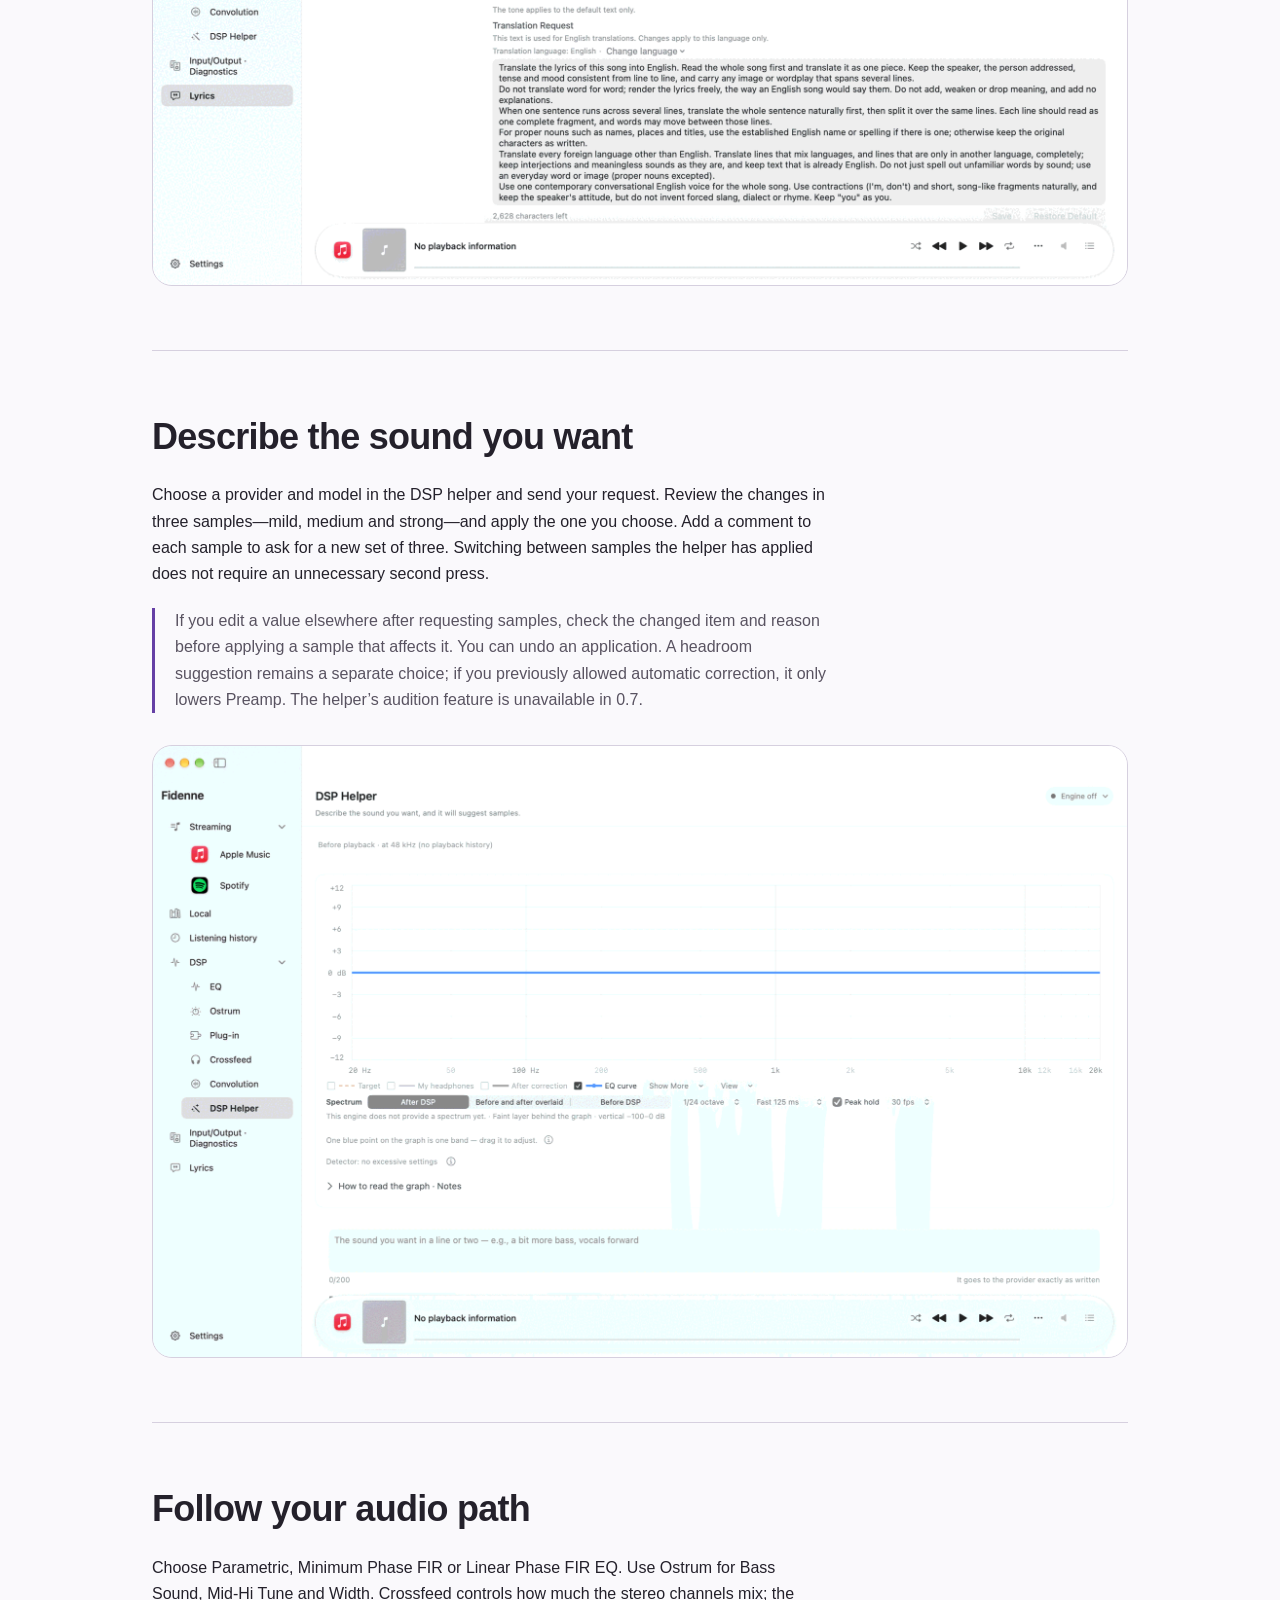
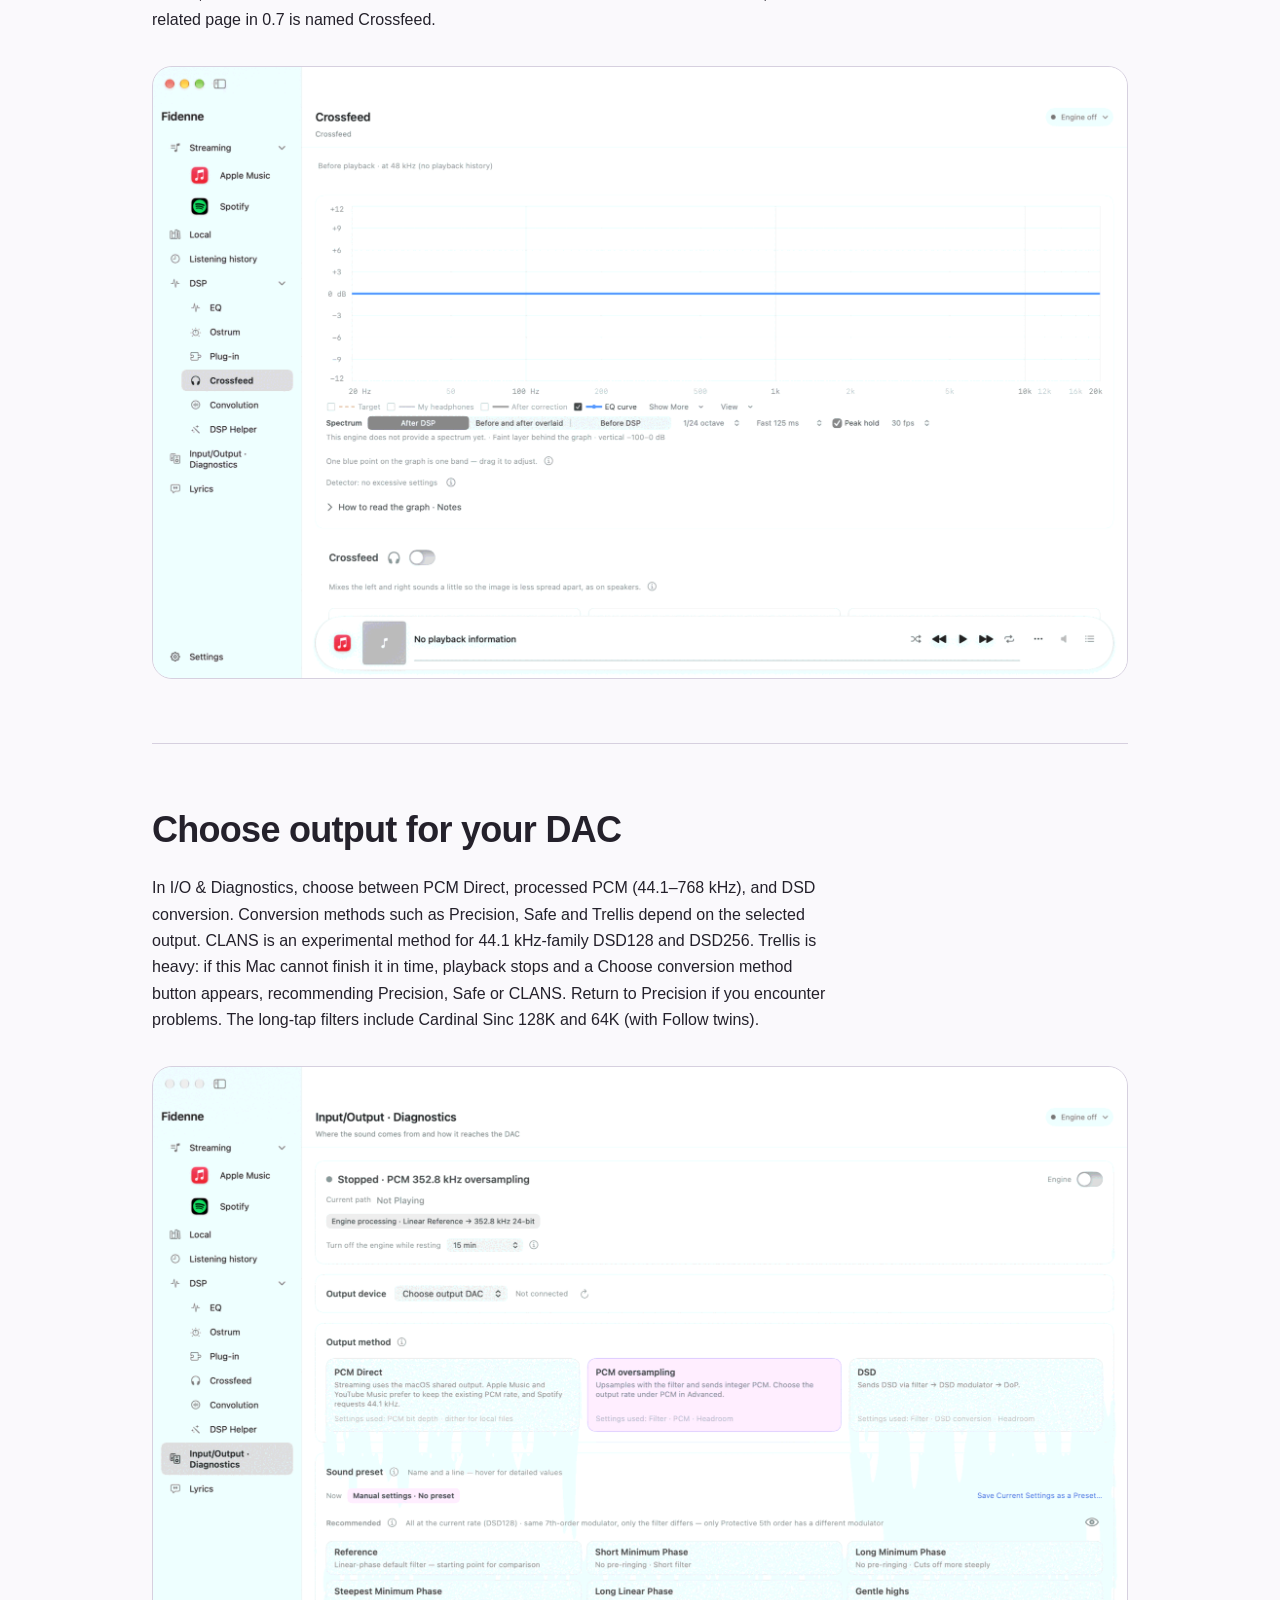
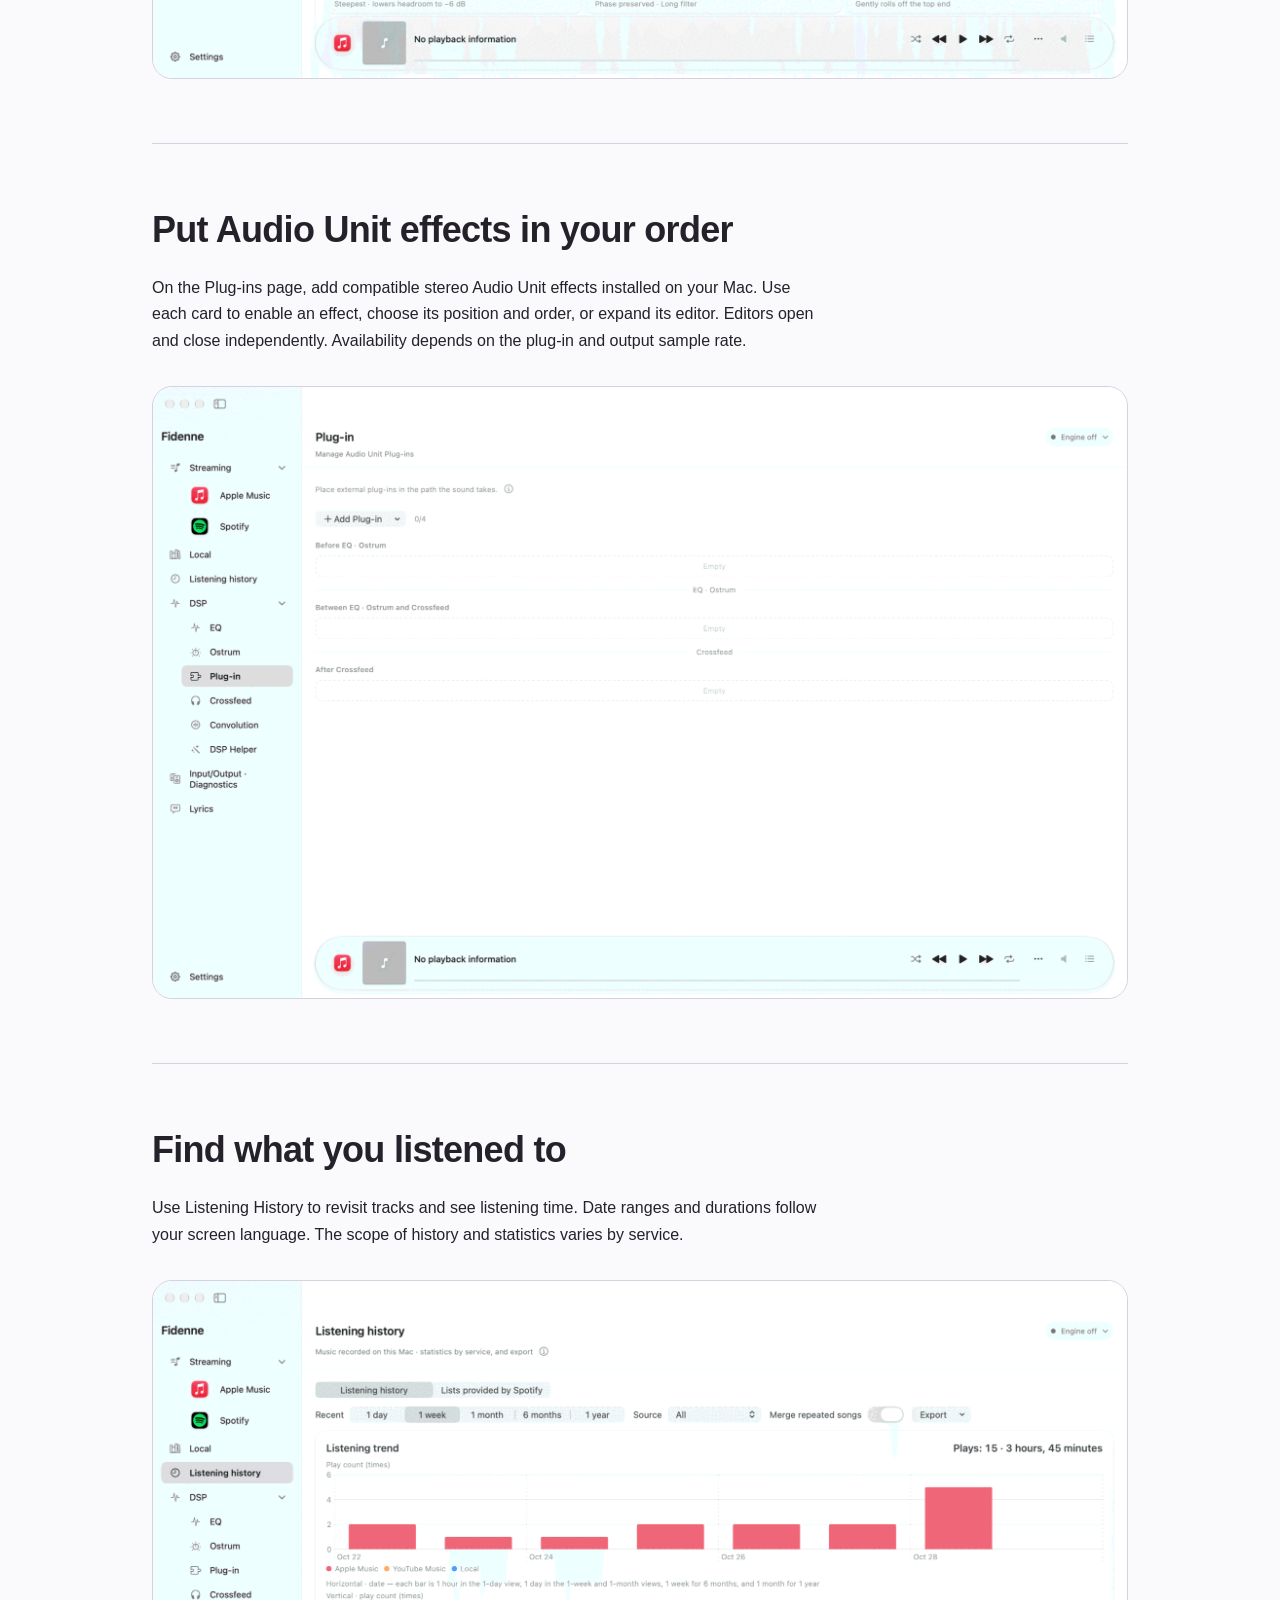
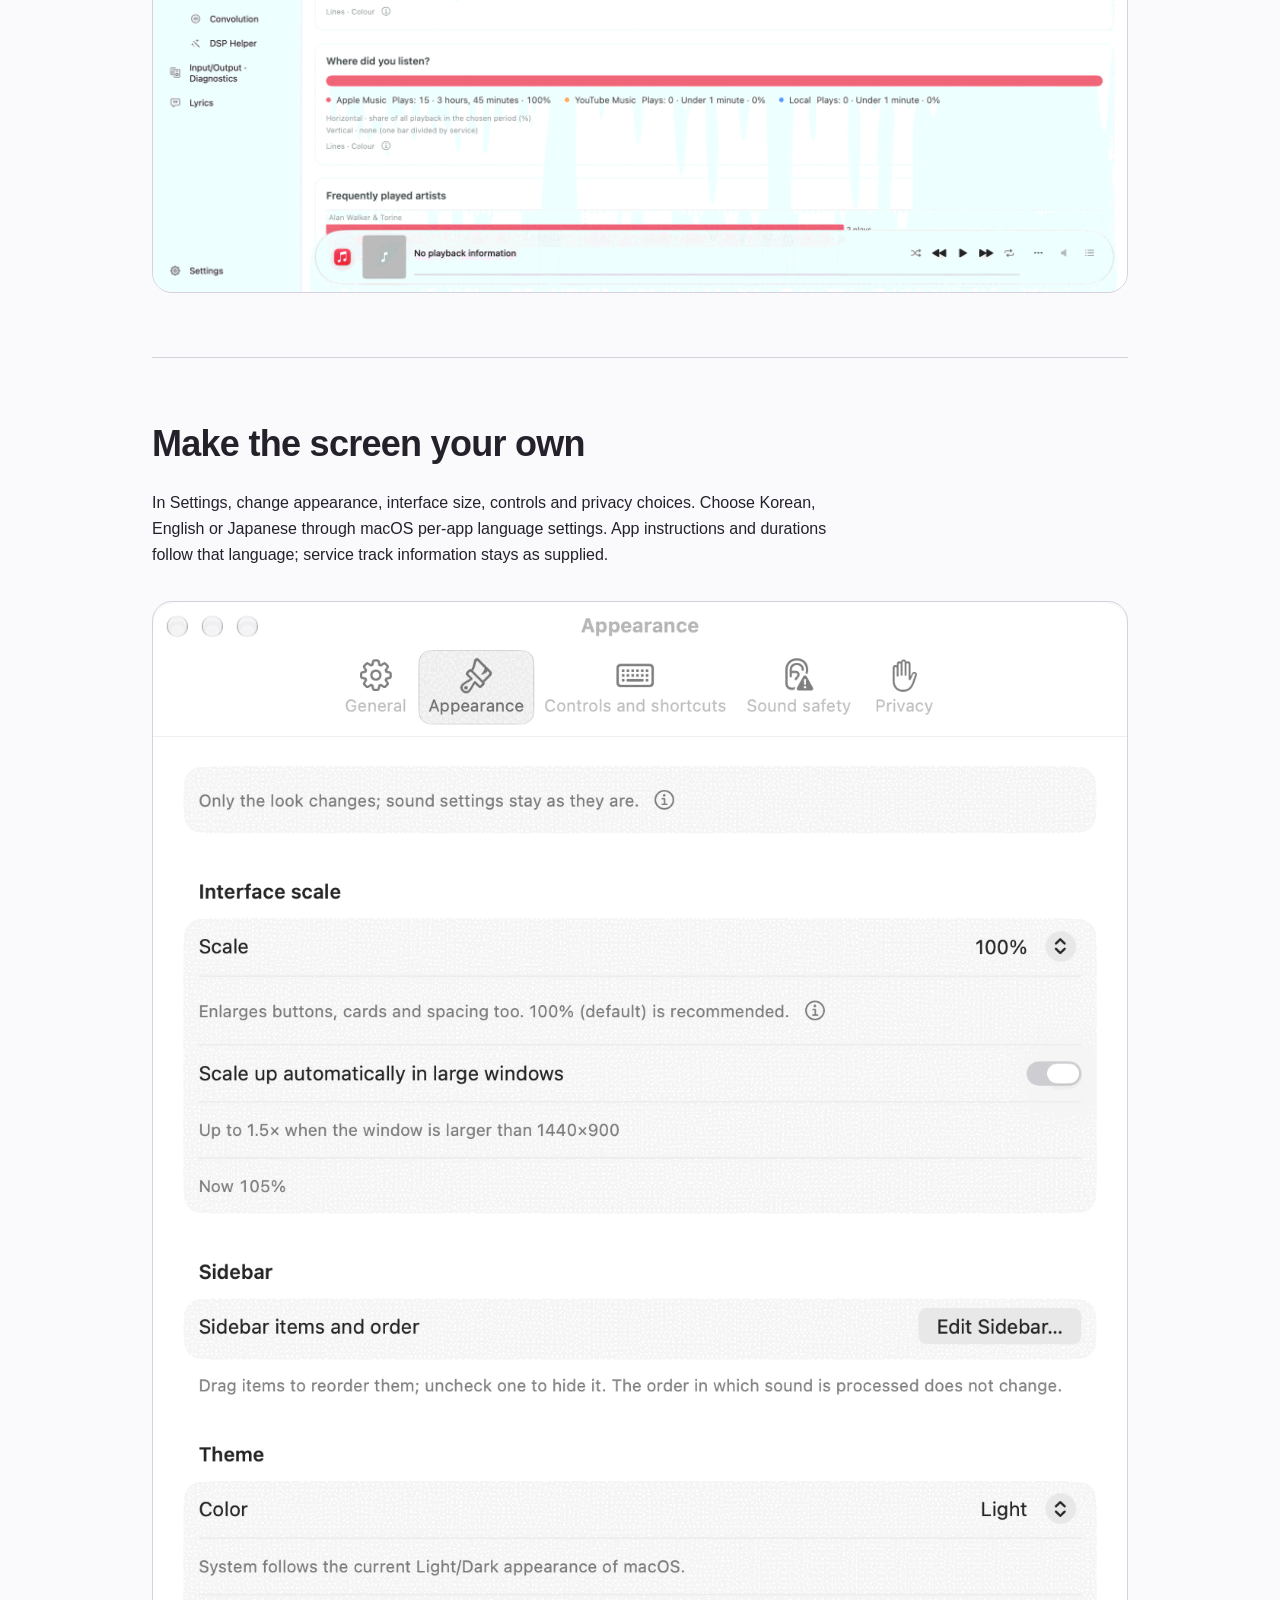
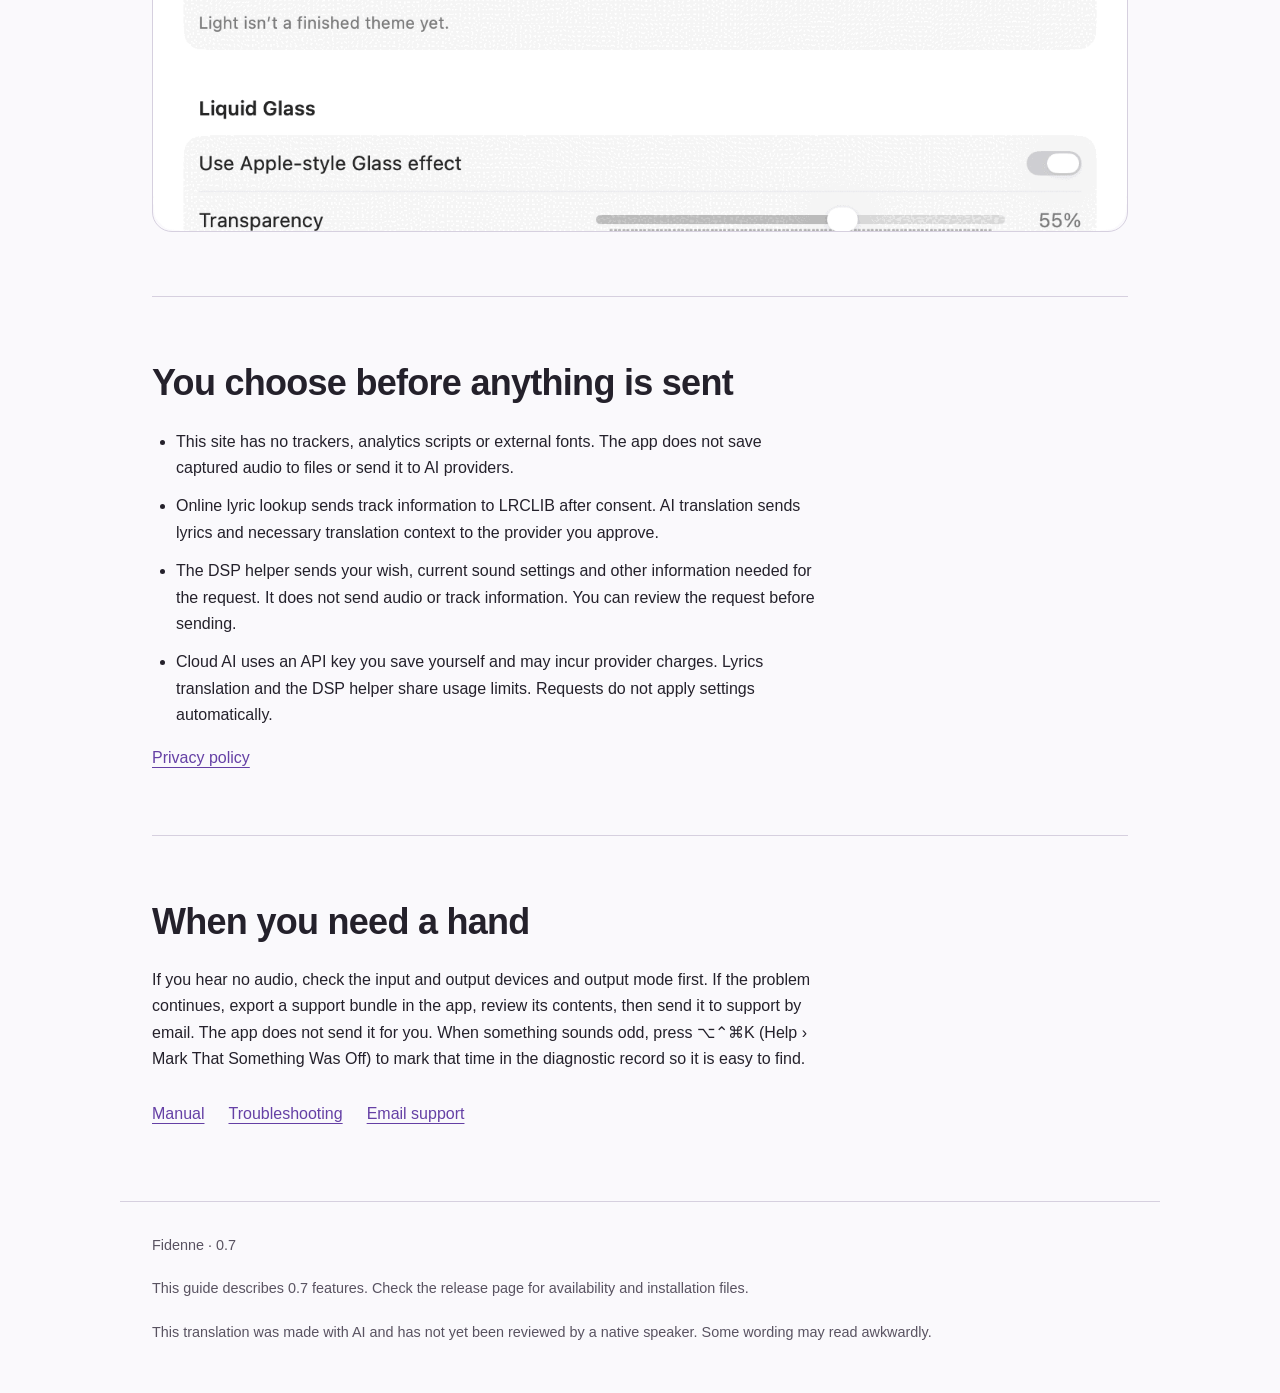
==== commit 7b9e60da: "Fidenne 0.7.0: guide corrections [skip ci]" ====
--- a/docs/en/index.html
+++ b/docs/en/index.html
@@ -29,41 +29,33 @@
 <p class="requirements">Apple silicon Mac · macOS 15 or later · Wired USB DAC</p><p class="small">Check the release page for downloads and release availability.</p>
 <figure class="screenshot-slot" id="shot-home">
 <picture><source media="(prefers-color-scheme: dark)" srcset="../img/0.7/home-dark-en.png"><img src="../img/0.7/home-light-en.png" alt="Pick up where you left off" loading="lazy"></picture>
-<figcaption>Pick up where you left off</figcaption></figure>
+</figure>
 </div>
 <section id="new" aria-labelledby="new-title"><p class="eyebrow">0.7</p><h2 id="new-title">More control over how you listen in 0.7</h2><p>Clearer screens, translation you can shape, and sound settings you choose.</p><div class="feature-grid"><article><h3>Three languages. Light and dark.</h3><p>Use Korean, English or Japanese, in light or dark appearance. The app follows the per-app language in macOS. Track and album names keep the wording supplied by each service.</p></article>
 <article><h3>Lyrics and readings your way</h3><p>Choose the order and visibility of original lyrics, pronunciation and translation, and edit pronunciation lines. Edit the translation style for each target language or restore its defaults.</p></article>
 <article><h3>Describe the sound you want</h3><p>Ask the DSP helper for three setting samples. Leave a comment on each sample to request another set, and apply only the settings you choose.</p></article>
 <article><h3>Plug-ins in the same window</h3><p>Add Audio Unit effects to your audio path and expand each editor in its card. Check enabled effects and processing order in Playback Chain.</p></article></div></section>
-<section id="install" aria-labelledby="install-title"><h2 id="install-title">From installation to your first track</h2><p>Turn down your DAC or amplifier before the first playback.</p><ol class="setup-steps"><li><h3>Check your Mac and DAC</h3><p>Use an Apple silicon Mac (M1 or later) with macOS 15 or later. DSP and engine PCM output need a two-channel USB DAC that accepts 352.8 kHz; DSD output also needs support for the selected DSD rate. Built-in speakers and AirPods use PCM Direct, without Fidenne processing.</p></li>
+<section id="install" aria-labelledby="install-title"><h2 id="install-title">From installation to your first track</h2><p>Turn down your DAC or amplifier before the first playback.</p><ol class="setup-steps"><li><h3>Check your Mac and DAC</h3><p>Use an Apple silicon Mac (M1 or later) with macOS 15 or later. An external USB DAC is recommended; DSD output needs a DAC that accepts the selected DSD rate. Fidenne also processes sound for built-in speakers, AirPods and HDMI and sends it as PCM, which macOS mixes on the way out.</p></li>
 <li><h3>Install the app</h3><p>Download the .dmg from the release page, open it, and drag Fidenne to Applications. Open the app from Applications.</p></li>
 <li><h3>Choose output and input</h3><p>In first-run setup, choose your output DAC. For input, choose Fidenne Inlet or System Tap. Inlet needs a separate installation; System Tap needs no installation and captures at 48 kHz. macOS asks for permission when you first use the relevant feature.</p></li>
 <li><h3>Start with the volume low</h3><p>Choose a track in your player. Check the output mode in Fidenne and follow the start prompt. Once you hear audio, raise the DAC or amplifier volume gradually.</p></li></ol></section>
-<section id="usage" aria-labelledby="usage-title"><h2 id="usage-title">From your music to your sound</h2><h3>Pick up where you left off</h3><p>Open recent listening and playlists from the music home, or play files from your local library. Apple Music, Spotify and YouTube Music playback stays in each service app or tab. Connection steps and available controls vary by service.</p></section>
+<section id="usage" aria-labelledby="usage-title"><h2 id="usage-title">From your music to your sound</h2><h3>Pick up where you left off</h3><p>Open recent listening and playlists from the music home, or play files from your local library. Each service does its own playback: Apple Music in the Music app on your Mac, Spotify in the Spotify app, and YouTube Music in a browser tab (Safari, Chrome or Edge). Connection steps and available controls vary by service.</p></section>
 <section id="album" aria-labelledby="album-title"><h2 id="album-title">Focus on the album</h2><p>See artwork, lyrics and Playback Chain together. The audio processing column shares the album view’s background, keeping the focus on lyrics and controls.</p><figure class="screenshot-slot" id="shot-album">
-<picture><source media="(prefers-color-scheme: dark)" srcset="../img/0.7/album-dark-en.png"><img src="../img/0.7/album-light-en.png" alt="Focus on the album" loading="lazy"></picture>
-<figcaption>Focus on the album</figcaption></figure></section>
-<section id="lyrics" aria-labelledby="lyrics-title"><h2 id="lyrics-title">Read the lyrics. Adjust the reading.</h2><p>On the Lyrics page, attach LRC or TXT files, or consent to look up lyrics on LRCLIB. Choose the order and visibility of original lyrics, pronunciation and translation. Edited pronunciation appears in album view and other lyric views too; you can return to the estimated reading.</p><h3>A separate style for each target language</h3><p>Choose an AI provider and model, then edit the style instructions for the target language. Restore defaults to return to that language’s starting style. The Korean default uses a casual sung register and leaves English expressions as written. If an older request was moved, follow the in-app notice to review it. Changing settings does not automatically remake saved translations.</p><figure class="screenshot-slot" id="shot-lyrics">
-<picture><source media="(prefers-color-scheme: dark)" srcset="../img/0.7/lyrics-dark-en.png"><img src="../img/0.7/lyrics-light-en.png" alt="Read the lyrics. Adjust the reading." loading="lazy"></picture>
-<figcaption>Read the lyrics. Adjust the reading.</figcaption></figure></section>
+<picture><source media="(prefers-color-scheme: dark)" srcset="../img/0.7/album-dark-en.png"><img src="../img/0.7/album-light-en.png" alt="Focus on the album" loading="lazy"></picture></figure></section>
+<section id="lyrics" aria-labelledby="lyrics-title"><h2 id="lyrics-title">Read the lyrics. Adjust the reading.</h2><p>On the Lyrics page, attach LRC or TXT files, or consent to look up lyrics on LRCLIB. Choose the order and visibility of original lyrics, pronunciation and translation. Edited pronunciation appears in album view and other lyric views too; you can return to the estimated reading.</p><h3>A separate style for each target language</h3><p>Choose an AI provider and model, then edit the style instructions for the target language. Restore defaults to return to that language’s starting style. The Choose the tone: Singing tone (default — one tone through the song, the way lyrics are sung) or Follow original tone (keeps whether the original is polite or casual). Korean translations leave English expressions as written. If an older request was moved, follow the in-app notice to review it. Changing settings does not automatically remake saved translations.</p><figure class="screenshot-slot" id="shot-lyrics">
+<picture><source media="(prefers-color-scheme: dark)" srcset="../img/0.7/lyrics-dark-en.png"><img src="../img/0.7/lyrics-light-en.png" alt="Read the lyrics. Adjust the reading." loading="lazy"></picture></figure></section>
 <section id="helper" aria-labelledby="helper-title"><h2 id="helper-title">Describe the sound you want</h2><p>Choose a provider and model in the DSP helper and send your request. Review the changes in three samples—mild, medium and strong—and apply the one you choose. Add a comment to each sample to ask for a new set of three. Switching between samples the helper has applied does not require an unnecessary second press.</p><p class="note">If you edit a value elsewhere after requesting samples, check the changed item and reason before applying a sample that affects it. You can undo an application. A headroom suggestion remains a separate choice; if you previously allowed automatic correction, it only lowers Preamp. The helper’s audition feature is unavailable in 0.7.</p><figure class="screenshot-slot" id="shot-helper">
-<picture><source media="(prefers-color-scheme: dark)" srcset="../img/0.7/helper-dark-en.png"><img src="../img/0.7/helper-light-en.png" alt="Describe the sound you want" loading="lazy"></picture>
-<figcaption>Describe the sound you want</figcaption></figure></section>
+<picture><source media="(prefers-color-scheme: dark)" srcset="../img/0.7/helper-dark-en.png"><img src="../img/0.7/helper-light-en.png" alt="Describe the sound you want" loading="lazy"></picture></figure></section>
 <section id="sound" aria-labelledby="sound-title"><h2 id="sound-title">Follow your audio path</h2><p>Choose Parametric, Minimum Phase FIR or Linear Phase FIR EQ. Use Ostrum for Bass Sound, Mid-Hi Tune and Width. Crossfeed controls how much the stereo channels mix; the related page in 0.7 is named Crossfeed.</p><figure class="screenshot-slot" id="shot-crossfeed">
-<picture><source media="(prefers-color-scheme: dark)" srcset="../img/0.7/crossfeed-dark-en.png"><img src="../img/0.7/crossfeed-light-en.png" alt="Follow your audio path" loading="lazy"></picture>
-<figcaption>Follow your audio path</figcaption></figure></section>
-<section id="output" aria-labelledby="output-title"><h2 id="output-title">Choose output for your DAC</h2><p>In I/O &amp; Diagnostics, choose between PCM Direct, processed PCM at 352.8 kHz, and DSD conversion. Conversion methods such as Precision, Safe and Trellis depend on the selected output. CLANS is an experimental method for 44.1 kHz-family DSD128 and DSD256. Trellis is heavy: if this Mac cannot finish it in time, playback stops and a Choose conversion method button appears, recommending Precision, Safe or CLANS. Return to Precision if you encounter problems. The long-tap filters include Cardinal Sinc 128K and 64K (with Follow twins).</p><figure class="screenshot-slot" id="shot-io">
-<picture><source media="(prefers-color-scheme: dark)" srcset="../img/0.7/io-dark-en.png"><img src="../img/0.7/io-light-en.png" alt="Choose output for your DAC" loading="lazy"></picture>
-<figcaption>Choose output for your DAC</figcaption></figure></section>
+<picture><source media="(prefers-color-scheme: dark)" srcset="../img/0.7/crossfeed-dark-en.png"><img src="../img/0.7/crossfeed-light-en.png" alt="Follow your audio path" loading="lazy"></picture></figure></section>
+<section id="output" aria-labelledby="output-title"><h2 id="output-title">Choose output for your DAC</h2><p>In I/O &amp; Diagnostics, choose between PCM Direct, processed PCM (44.1–768 kHz), and DSD conversion. Conversion methods such as Precision, Safe and Trellis depend on the selected output. CLANS is an experimental method for 44.1 kHz-family DSD128 and DSD256. Trellis is heavy: if this Mac cannot finish it in time, playback stops and a Choose conversion method button appears, recommending Precision, Safe or CLANS. Return to Precision if you encounter problems. The long-tap filters include Cardinal Sinc 128K and 64K (with Follow twins).</p><figure class="screenshot-slot" id="shot-io">
+<picture><source media="(prefers-color-scheme: dark)" srcset="../img/0.7/io-dark-en.png"><img src="../img/0.7/io-light-en.png" alt="Choose output for your DAC" loading="lazy"></picture></figure></section>
 <section id="plugins" aria-labelledby="plugins-title"><h2 id="plugins-title">Put Audio Unit effects in your order</h2><p>On the Plug-ins page, add compatible stereo Audio Unit effects installed on your Mac. Use each card to enable an effect, choose its position and order, or expand its editor. Editors open and close independently. Availability depends on the plug-in and output sample rate.</p><figure class="screenshot-slot" id="shot-plugins">
-<picture><source media="(prefers-color-scheme: dark)" srcset="../img/0.7/plugins-dark-en.png"><img src="../img/0.7/plugins-light-en.png" alt="Put Audio Unit effects in your order" loading="lazy"></picture>
-<figcaption>Put Audio Unit effects in your order</figcaption></figure></section>
+<picture><source media="(prefers-color-scheme: dark)" srcset="../img/0.7/plugins-dark-en.png"><img src="../img/0.7/plugins-light-en.png" alt="Put Audio Unit effects in your order" loading="lazy"></picture></figure></section>
 <section id="history" aria-labelledby="history-title"><h2 id="history-title">Find what you listened to</h2><p>Use Listening History to revisit tracks and see listening time. Date ranges and durations follow your screen language. The scope of history and statistics varies by service.</p><figure class="screenshot-slot" id="shot-history">
-<picture><source media="(prefers-color-scheme: dark)" srcset="../img/0.7/history-dark-en.png"><img src="../img/0.7/history-light-en.png" alt="Find what you listened to" loading="lazy"></picture>
-<figcaption>Find what you listened to</figcaption></figure></section>
+<picture><source media="(prefers-color-scheme: dark)" srcset="../img/0.7/history-dark-en.png"><img src="../img/0.7/history-light-en.png" alt="Find what you listened to" loading="lazy"></picture></figure></section>
 <section id="settings" aria-labelledby="settings-title"><h2 id="settings-title">Make the screen your own</h2><p>In Settings, change appearance, interface size, controls and privacy choices. Choose Korean, English or Japanese through macOS per-app language settings. App instructions and durations follow that language; service track information stays as supplied.</p><figure class="screenshot-slot" id="shot-settings">
-<picture><source media="(prefers-color-scheme: dark)" srcset="../img/0.7/settings-dark-en.png"><img src="../img/0.7/settings-light-en.png" alt="Make the screen your own" loading="lazy"></picture>
-<figcaption>Make the screen your own</figcaption></figure></section>
+<picture><source media="(prefers-color-scheme: dark)" srcset="../img/0.7/settings-dark-en.png"><img src="../img/0.7/settings-light-en.png" alt="Make the screen your own" loading="lazy"></picture></figure></section>
 <section id="privacy" aria-labelledby="privacy-title"><h2 id="privacy-title">You choose before anything is sent</h2><ul><li>This site has no trackers, analytics scripts or external fonts. The app does not save captured audio to files or send it to AI providers.</li><li>Online lyric lookup sends track information to LRCLIB after consent. AI translation sends lyrics and necessary translation context to the provider you approve.</li><li>The DSP helper sends your wish, current sound settings and other information needed for the request. It does not send audio or track information. You can review the request before sending.</li><li>Cloud AI uses an API key you save yourself and may incur provider charges. Lyrics translation and the DSP helper share usage limits. Requests do not apply settings automatically.</li></ul><a href="https://github.com/fidenne/fidenne/blob/main/PRIVACY.en.md">Privacy policy</a></section>
 <section id="help" aria-labelledby="help-title"><h2 id="help-title">When you need a hand</h2><p>If you hear no audio, check the input and output devices and output mode first. If the problem continues, export a support bundle in the app, review its contents, then send it to support by email. The app does not send it for you. When something sounds odd, press ⌥⌃⌘K (Help › Mark That Something Was Off) to mark that time in the diagnostic record so it is easy to find.</p><div class="resource-links"><a href="https://github.com/fidenne/fidenne/blob/main/docs/user/en/MANUAL.md">Manual</a><a href="https://github.com/fidenne/fidenne/blob/main/docs/user/en/TROUBLESHOOTING.md">Troubleshooting</a><a href="mailto:fidenne.support@gmail.com">Email support</a></div></section>
 </main>
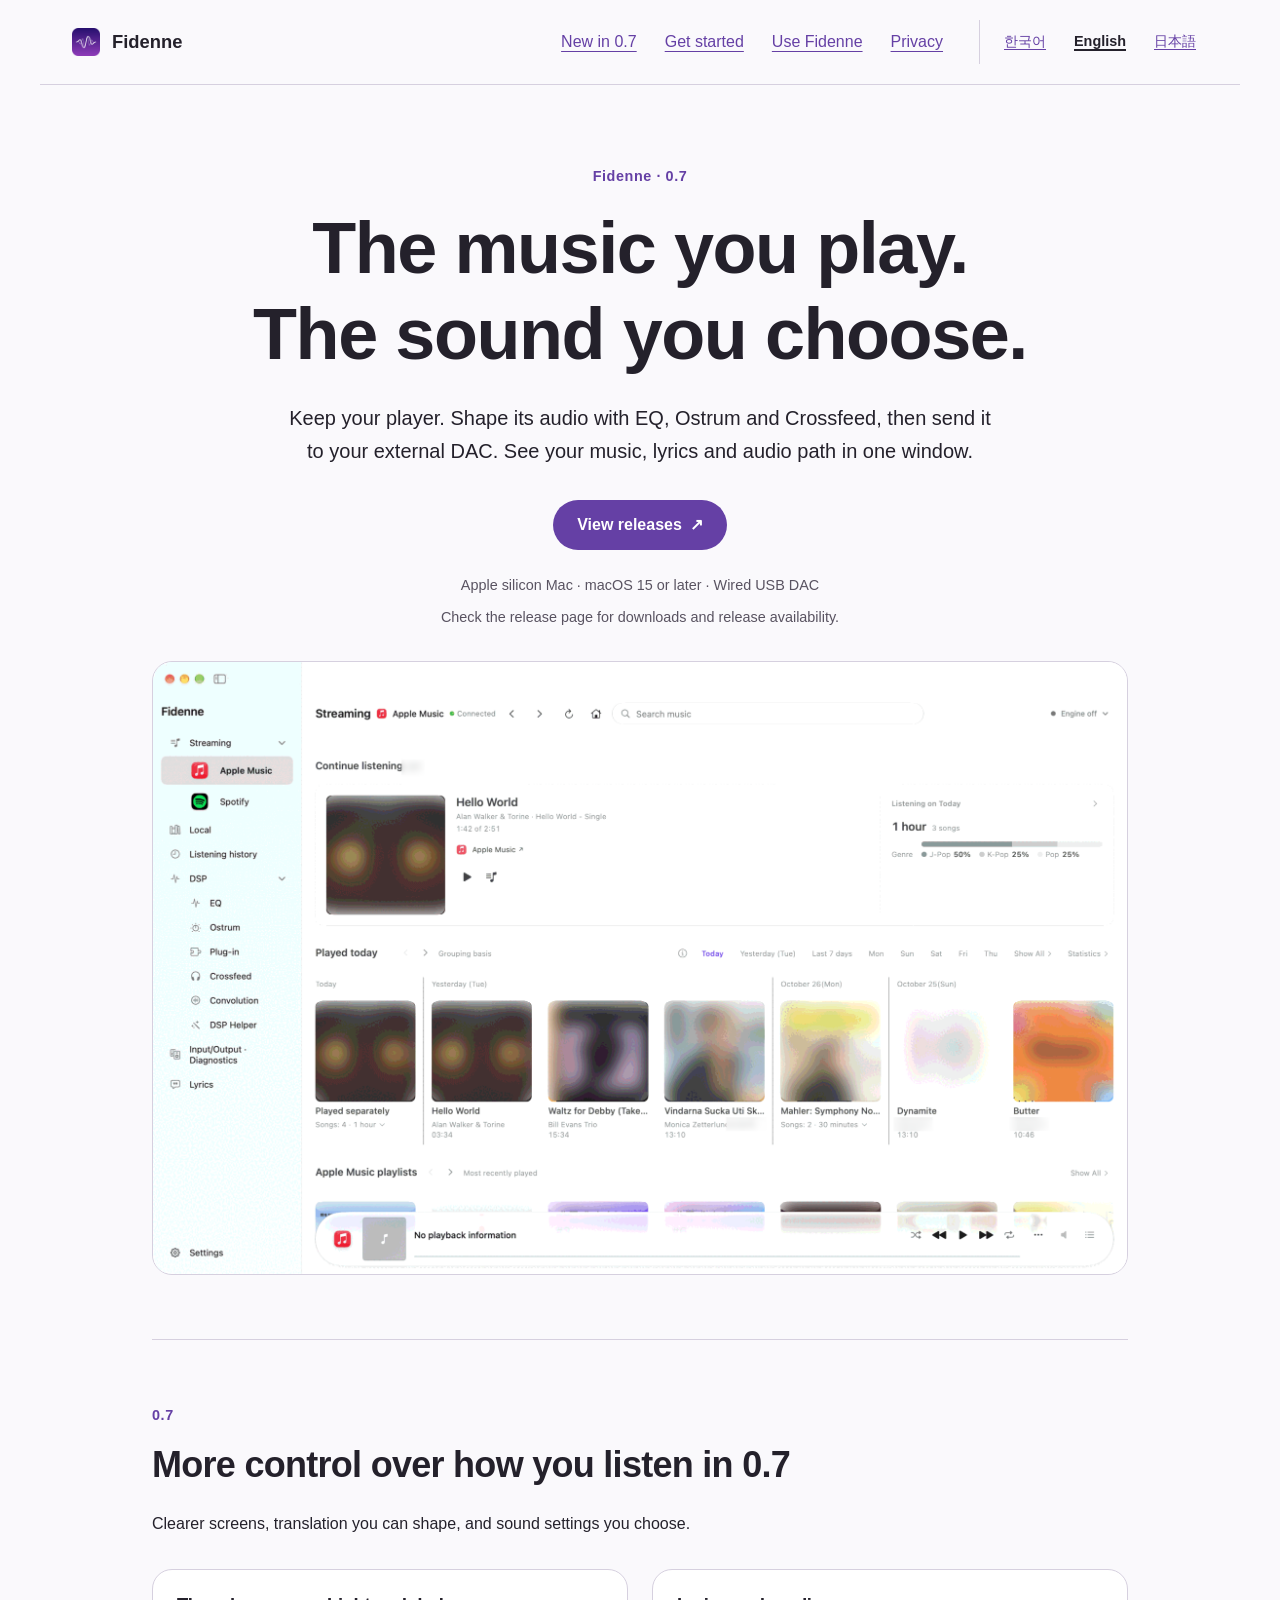
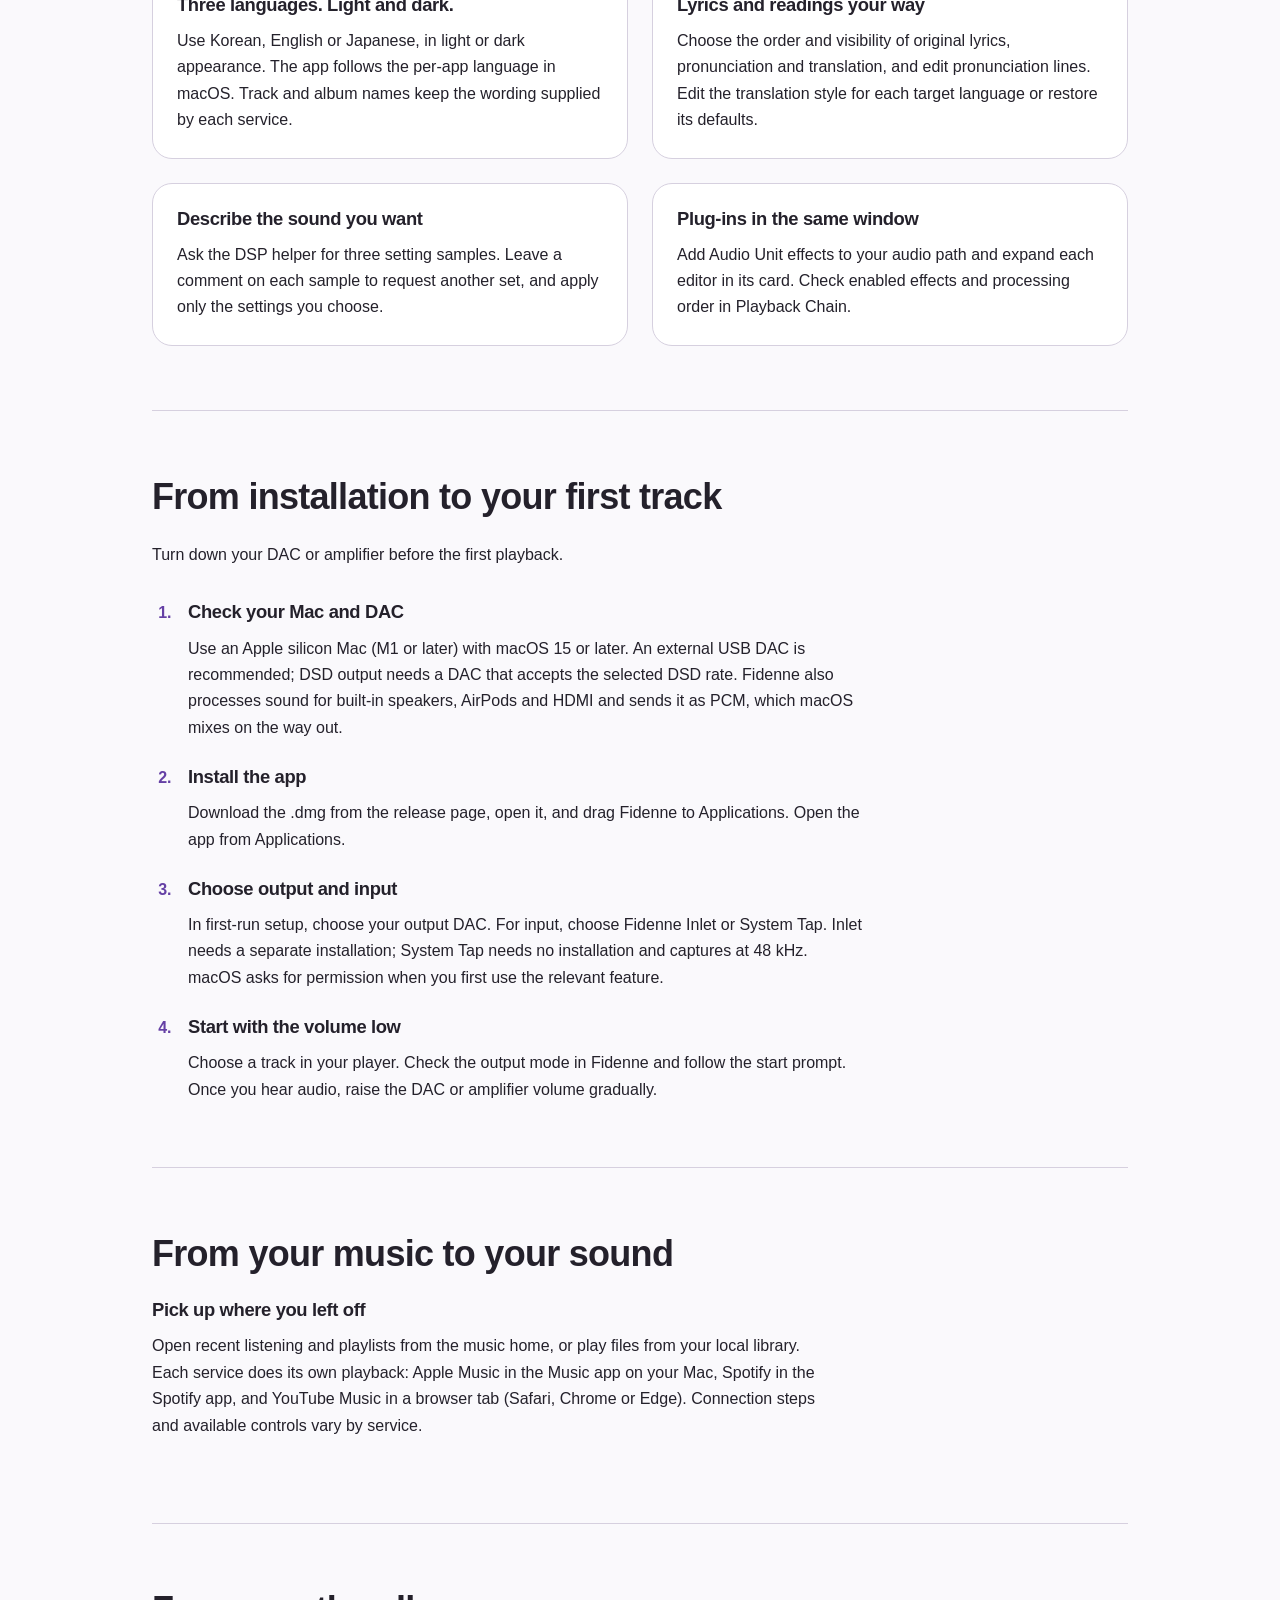
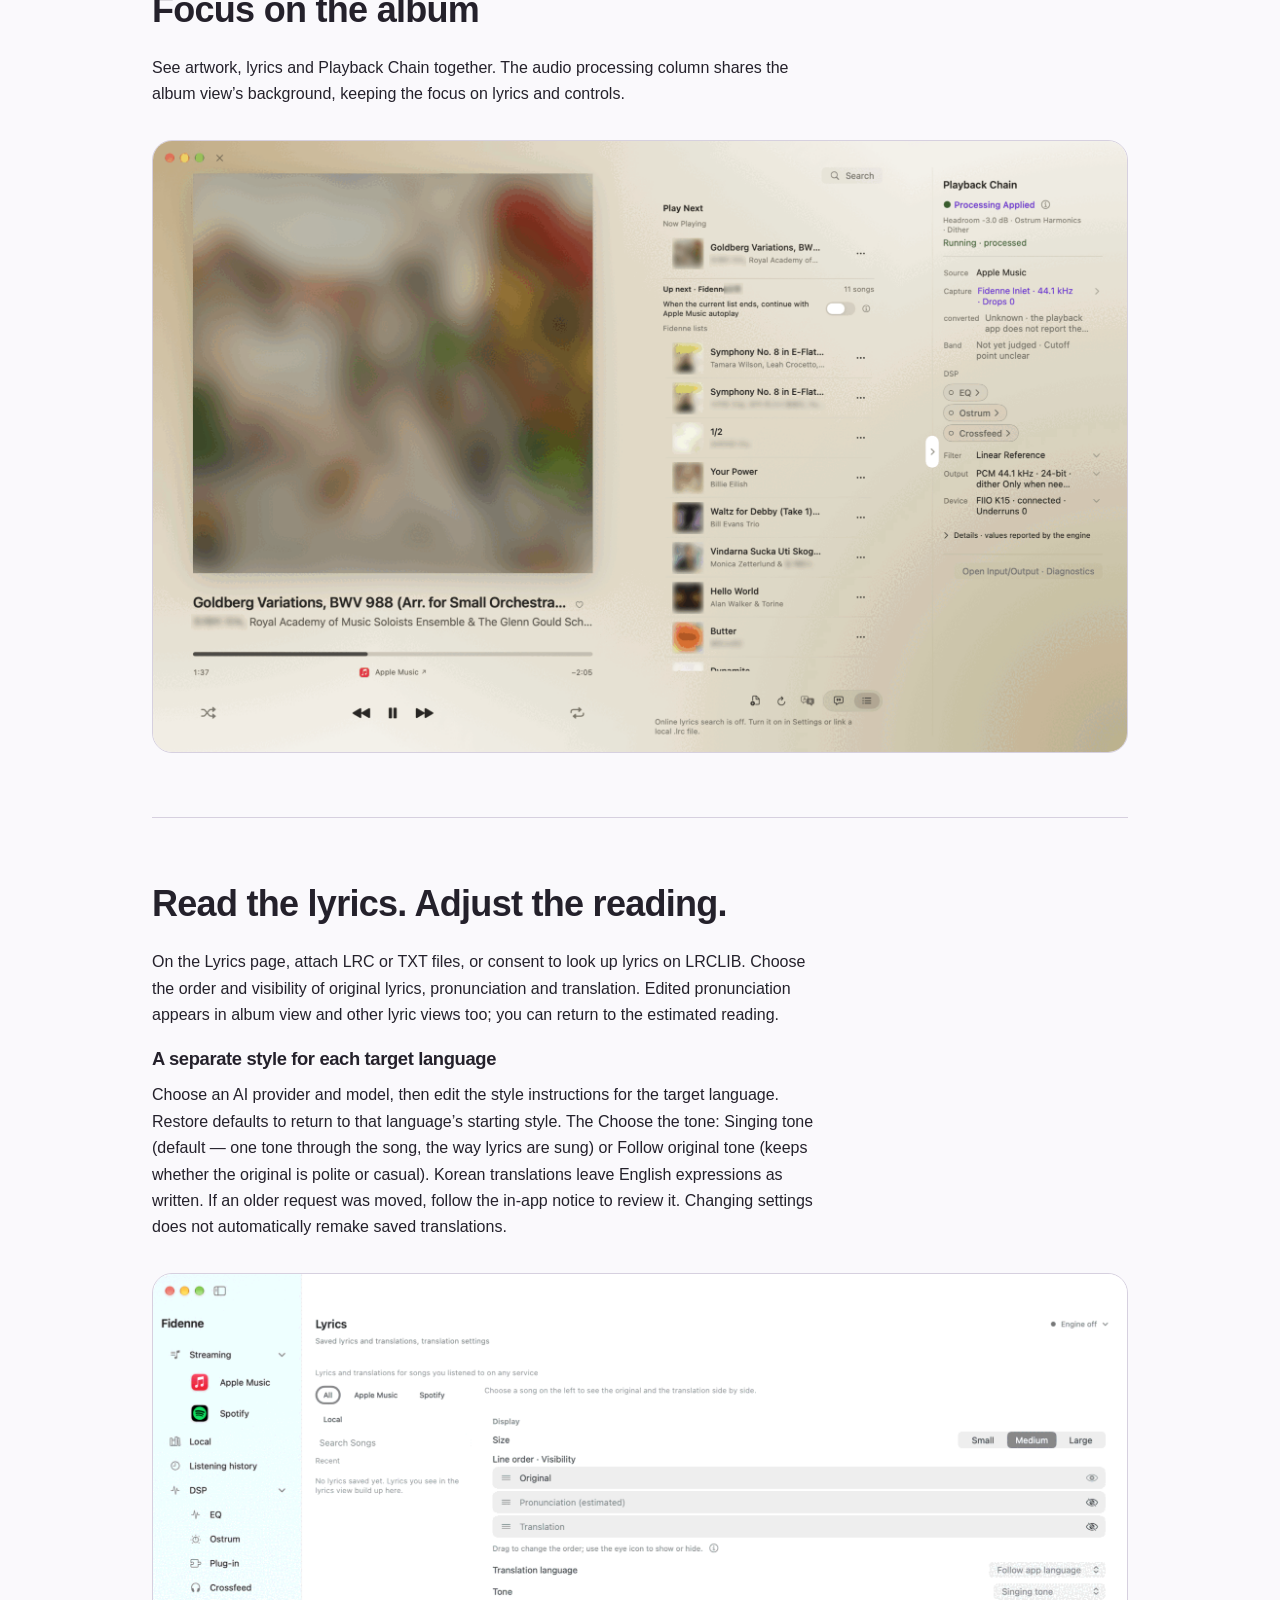
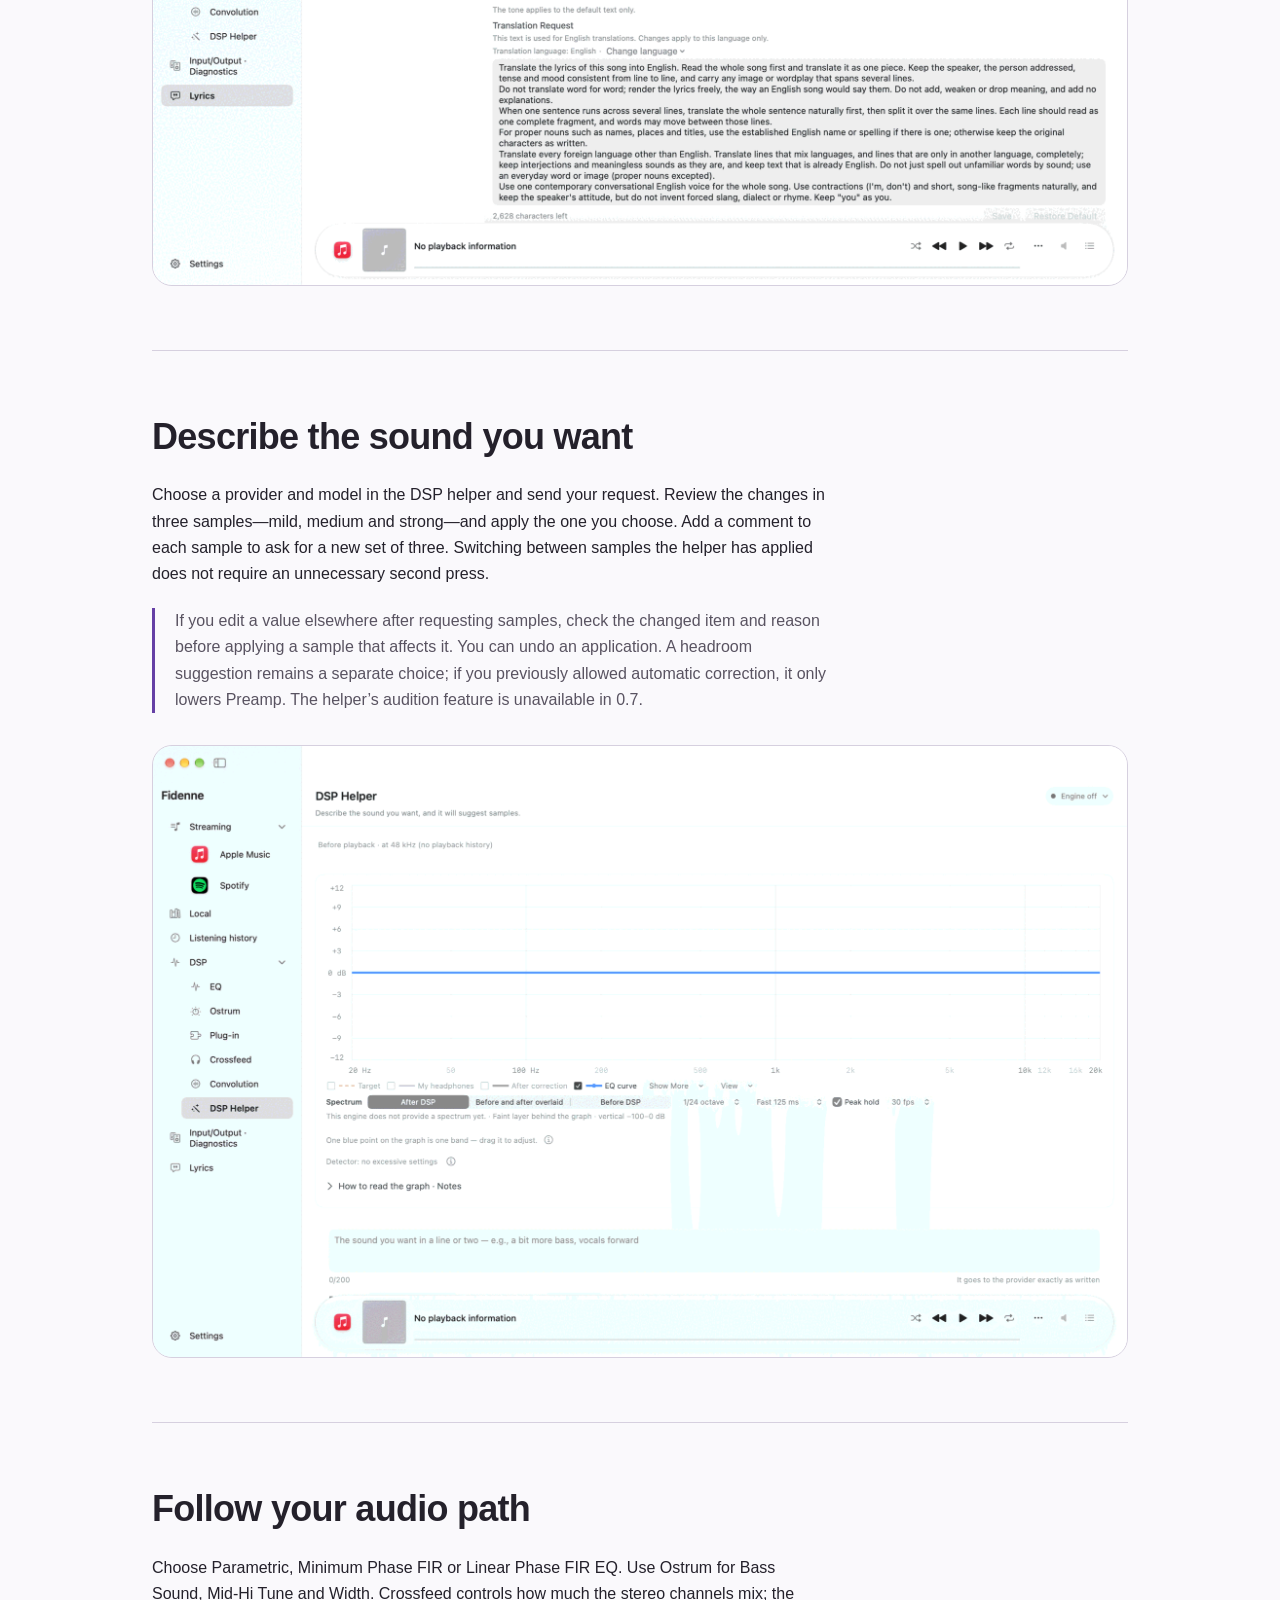
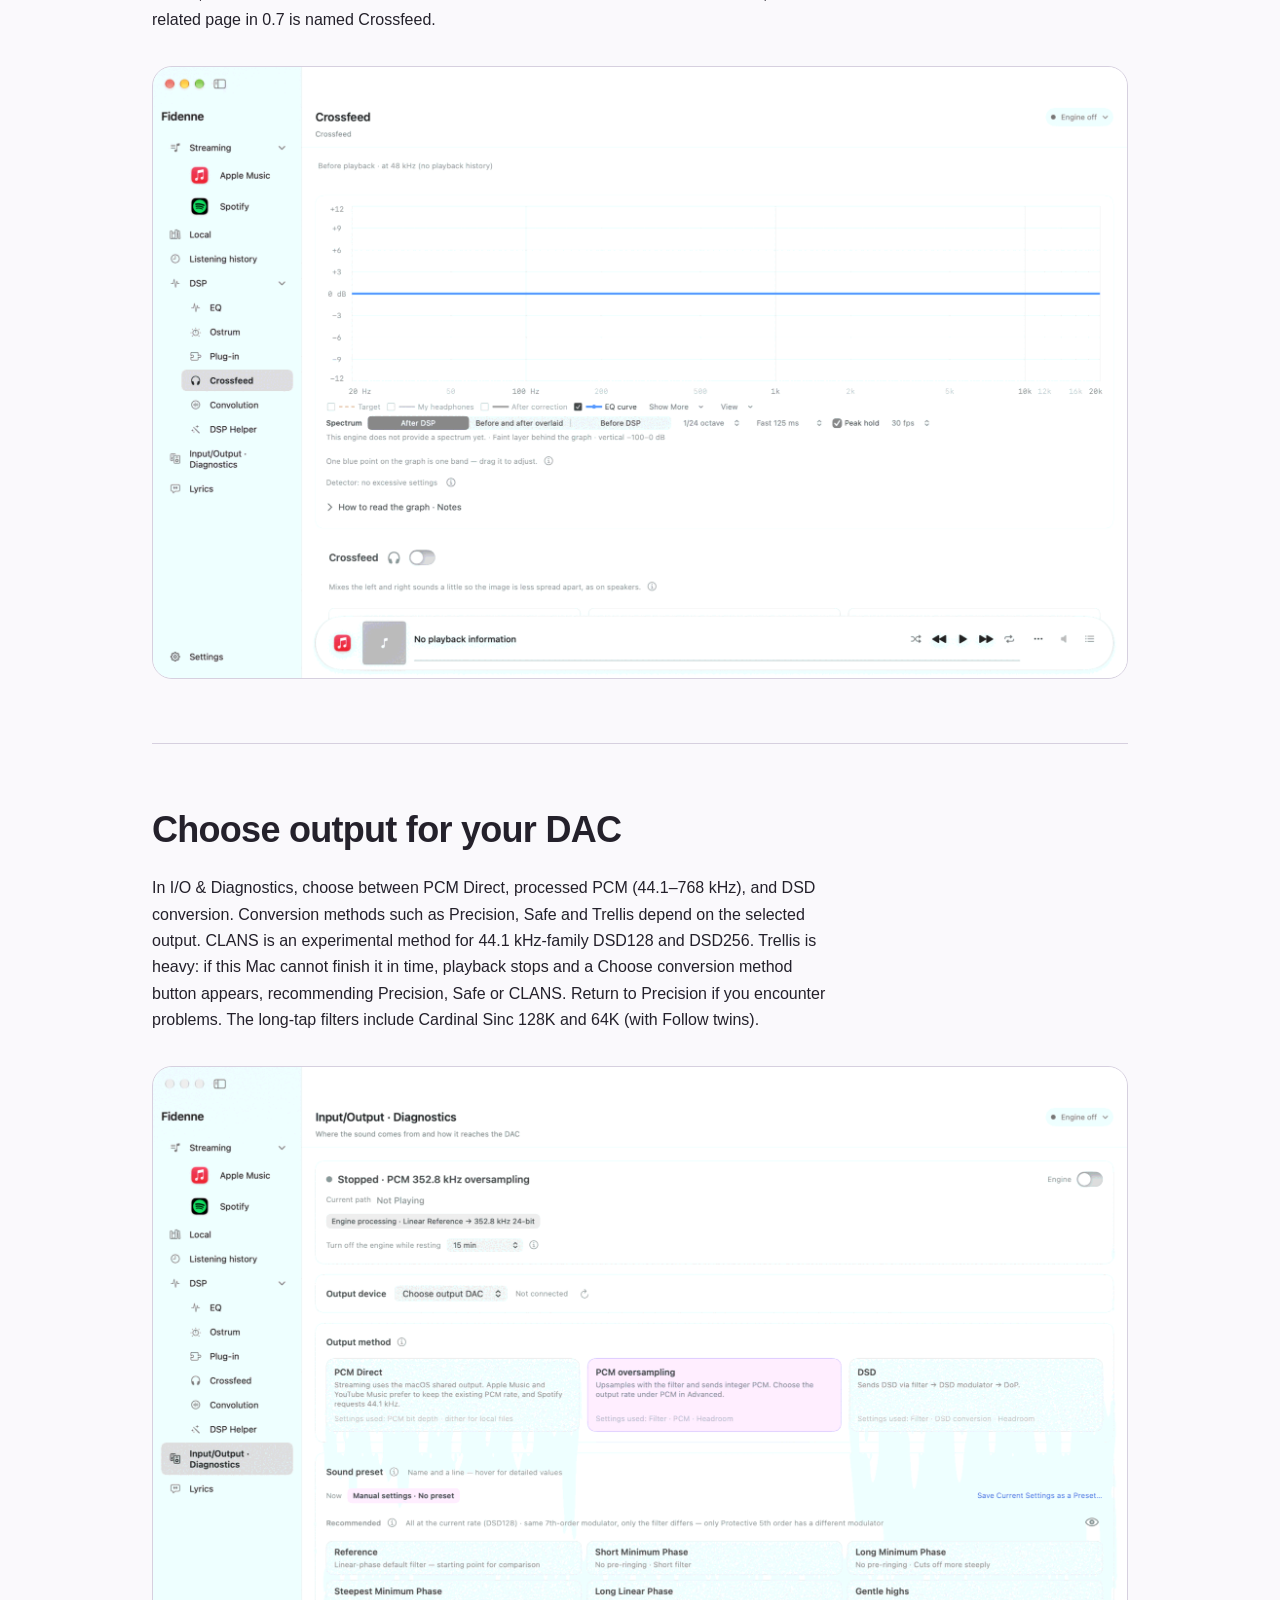
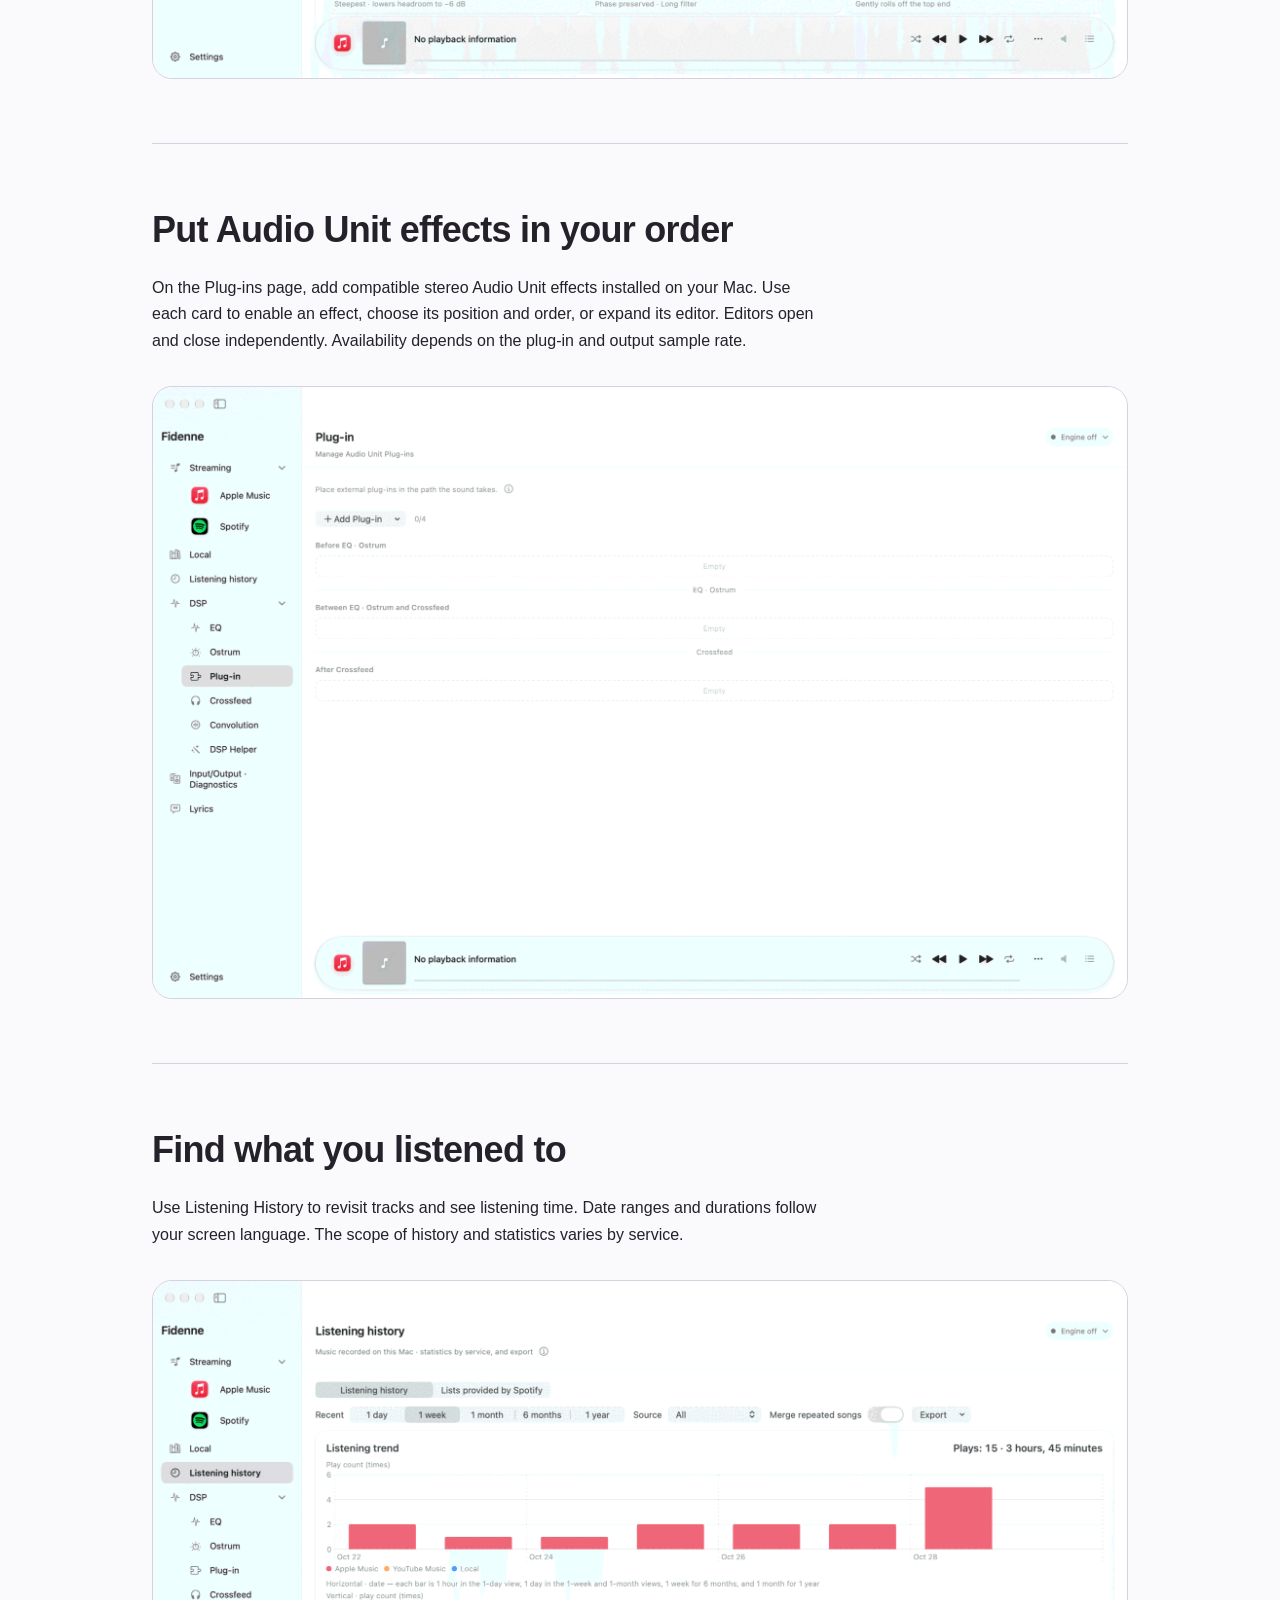
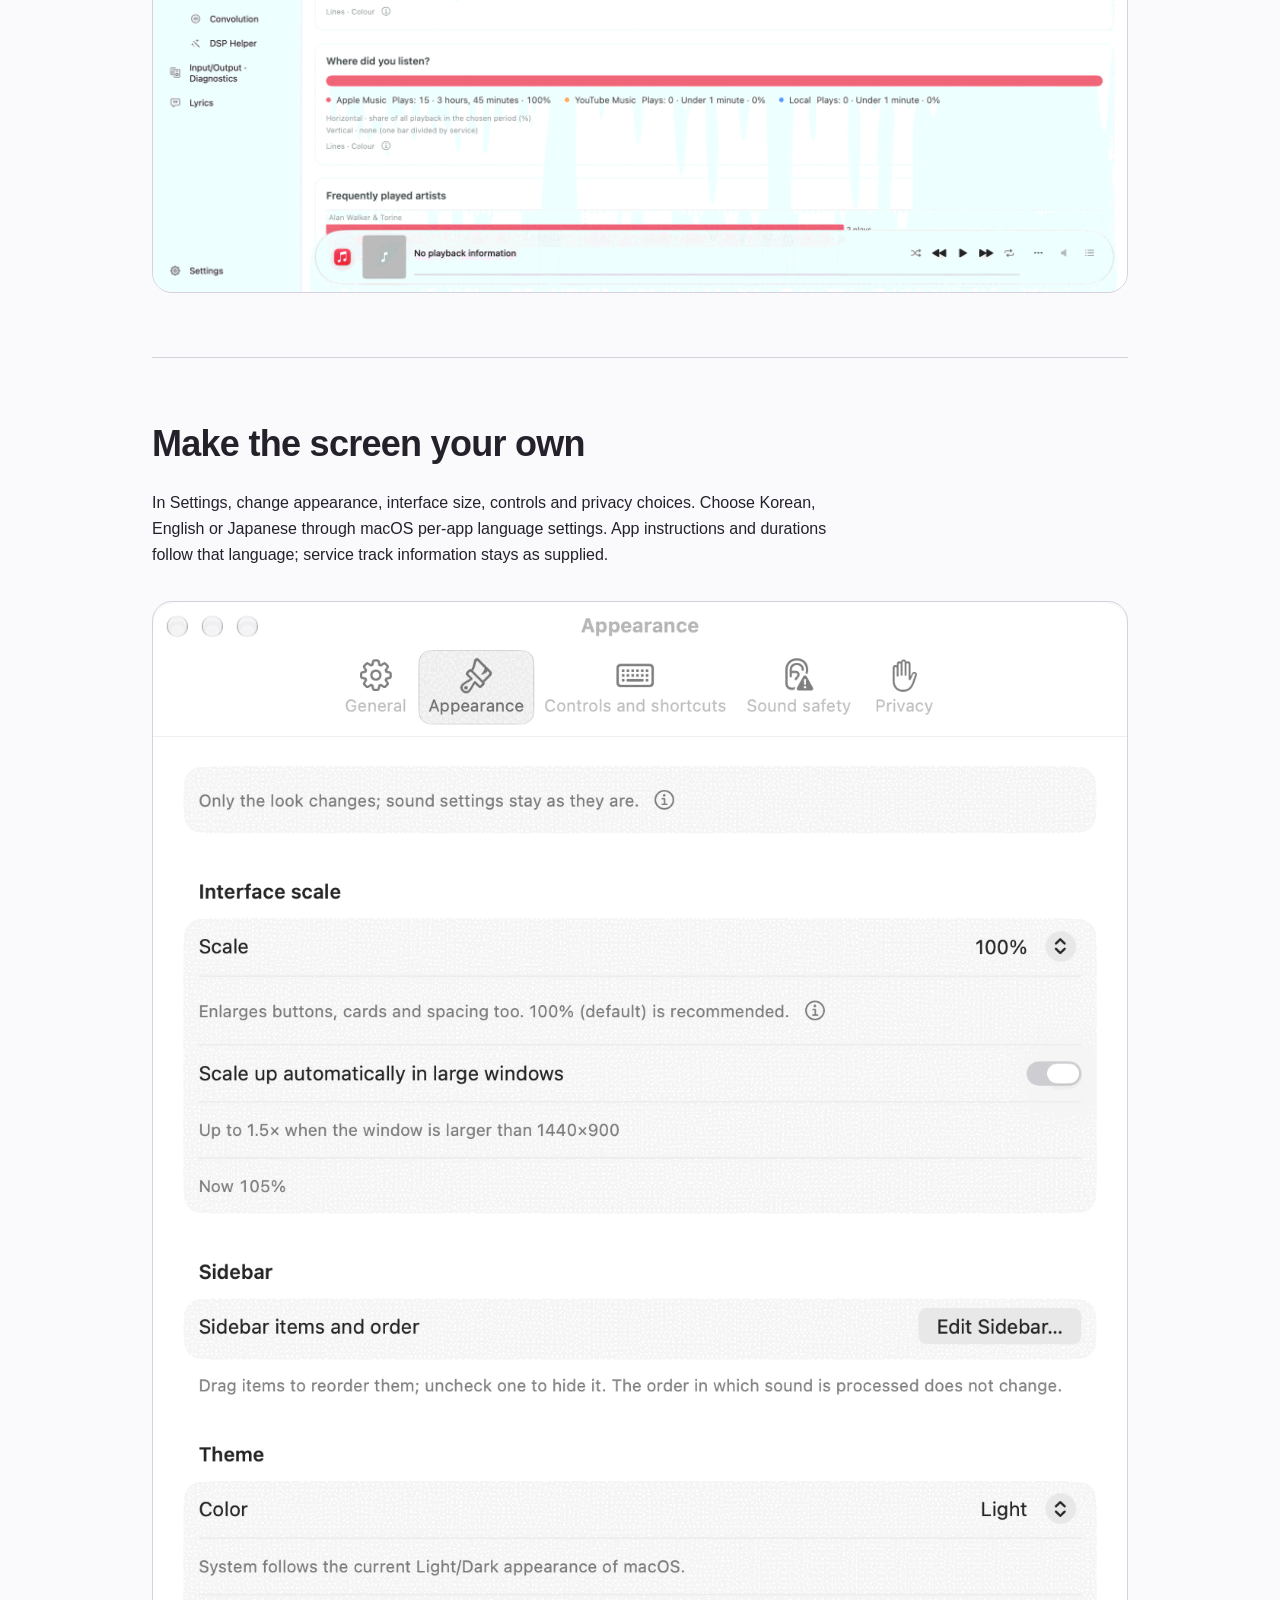
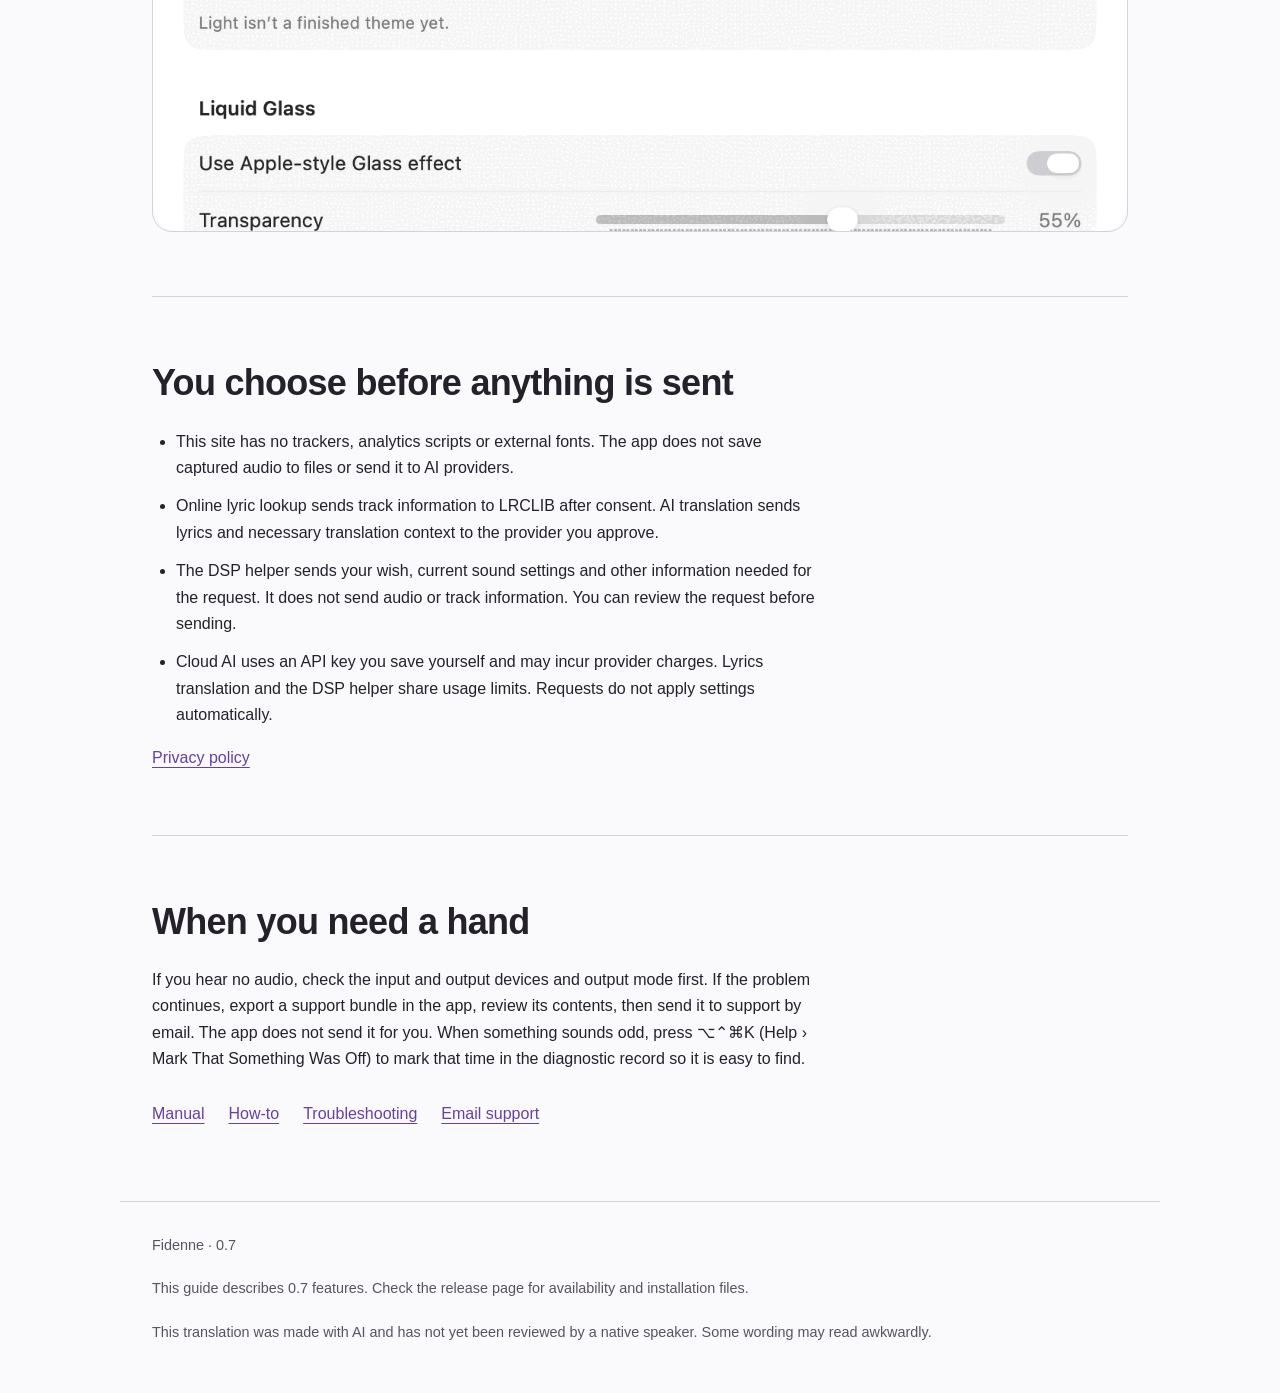
==== commit bc689d54: "Fidenne 0.7.0: link install guide and how-to [skip ci]" ====
--- a/docs/en/index.html
+++ b/docs/en/index.html
@@ -57,7 +57,7 @@
 <section id="settings" aria-labelledby="settings-title"><h2 id="settings-title">Make the screen your own</h2><p>In Settings, change appearance, interface size, controls and privacy choices. Choose Korean, English or Japanese through macOS per-app language settings. App instructions and durations follow that language; service track information stays as supplied.</p><figure class="screenshot-slot" id="shot-settings">
 <picture><source media="(prefers-color-scheme: dark)" srcset="../img/0.7/settings-dark-en.png"><img src="../img/0.7/settings-light-en.png" alt="Make the screen your own" loading="lazy"></picture></figure></section>
 <section id="privacy" aria-labelledby="privacy-title"><h2 id="privacy-title">You choose before anything is sent</h2><ul><li>This site has no trackers, analytics scripts or external fonts. The app does not save captured audio to files or send it to AI providers.</li><li>Online lyric lookup sends track information to LRCLIB after consent. AI translation sends lyrics and necessary translation context to the provider you approve.</li><li>The DSP helper sends your wish, current sound settings and other information needed for the request. It does not send audio or track information. You can review the request before sending.</li><li>Cloud AI uses an API key you save yourself and may incur provider charges. Lyrics translation and the DSP helper share usage limits. Requests do not apply settings automatically.</li></ul><a href="https://github.com/fidenne/fidenne/blob/main/PRIVACY.en.md">Privacy policy</a></section>
-<section id="help" aria-labelledby="help-title"><h2 id="help-title">When you need a hand</h2><p>If you hear no audio, check the input and output devices and output mode first. If the problem continues, export a support bundle in the app, review its contents, then send it to support by email. The app does not send it for you. When something sounds odd, press ⌥⌃⌘K (Help › Mark That Something Was Off) to mark that time in the diagnostic record so it is easy to find.</p><div class="resource-links"><a href="https://github.com/fidenne/fidenne/blob/main/docs/user/en/MANUAL.md">Manual</a><a href="https://github.com/fidenne/fidenne/blob/main/docs/user/en/TROUBLESHOOTING.md">Troubleshooting</a><a href="mailto:fidenne.support@gmail.com">Email support</a></div></section>
+<section id="help" aria-labelledby="help-title"><h2 id="help-title">When you need a hand</h2><p>If you hear no audio, check the input and output devices and output mode first. If the problem continues, export a support bundle in the app, review its contents, then send it to support by email. The app does not send it for you. When something sounds odd, press ⌥⌃⌘K (Help › Mark That Something Was Off) to mark that time in the diagnostic record so it is easy to find.</p><div class="resource-links"><a href="https://github.com/fidenne/fidenne/blob/main/docs/user/en/MANUAL.md">Manual</a><a href="https://github.com/fidenne/fidenne/blob/main/docs/user/en/HOW-TO.md">How-to</a><a href="https://github.com/fidenne/fidenne/blob/main/docs/user/en/TROUBLESHOOTING.md">Troubleshooting</a><a href="mailto:fidenne.support@gmail.com">Email support</a></div></section>
 </main>
 <footer><p>Fidenne · 0.7</p><p>This guide describes 0.7 features. Check the release page for availability and installation files.</p><p>This translation was made with AI and has not yet been reviewed by a native speaker. Some wording may read awkwardly.</p></footer>
 </body>
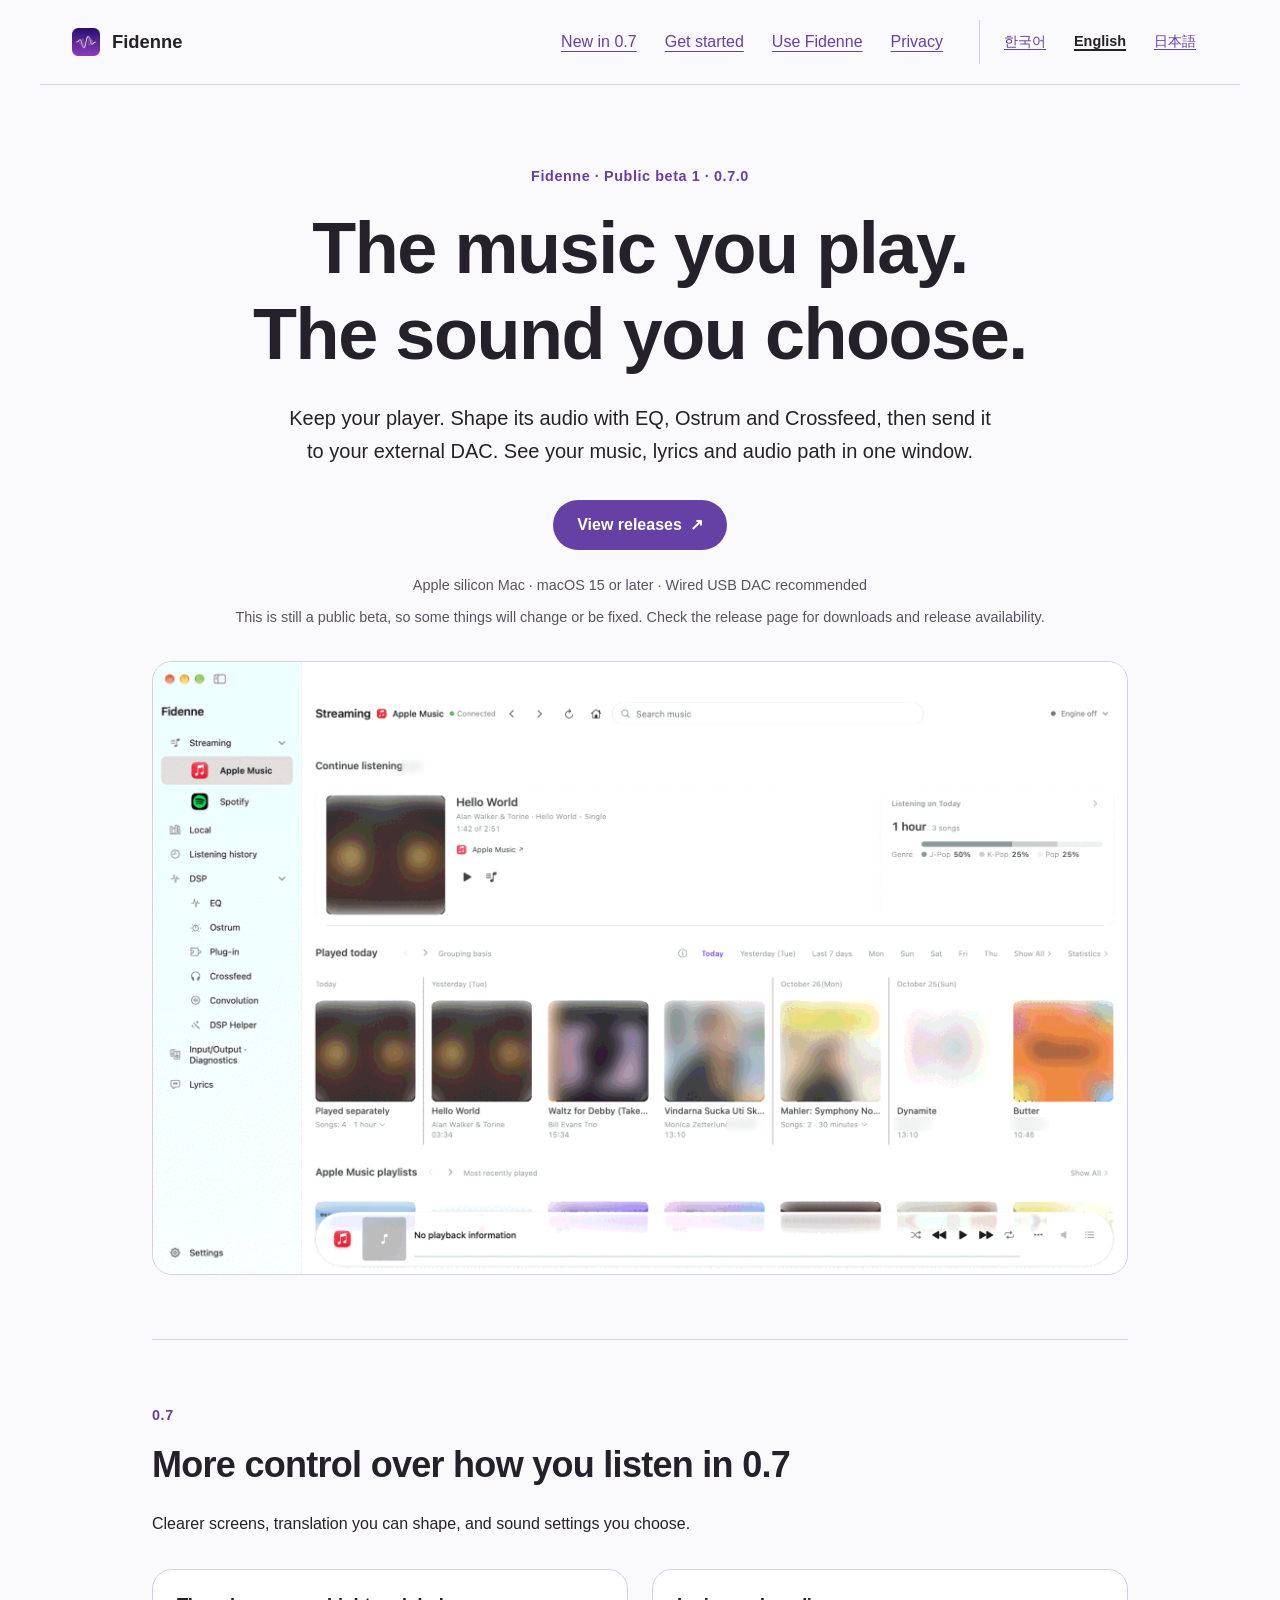
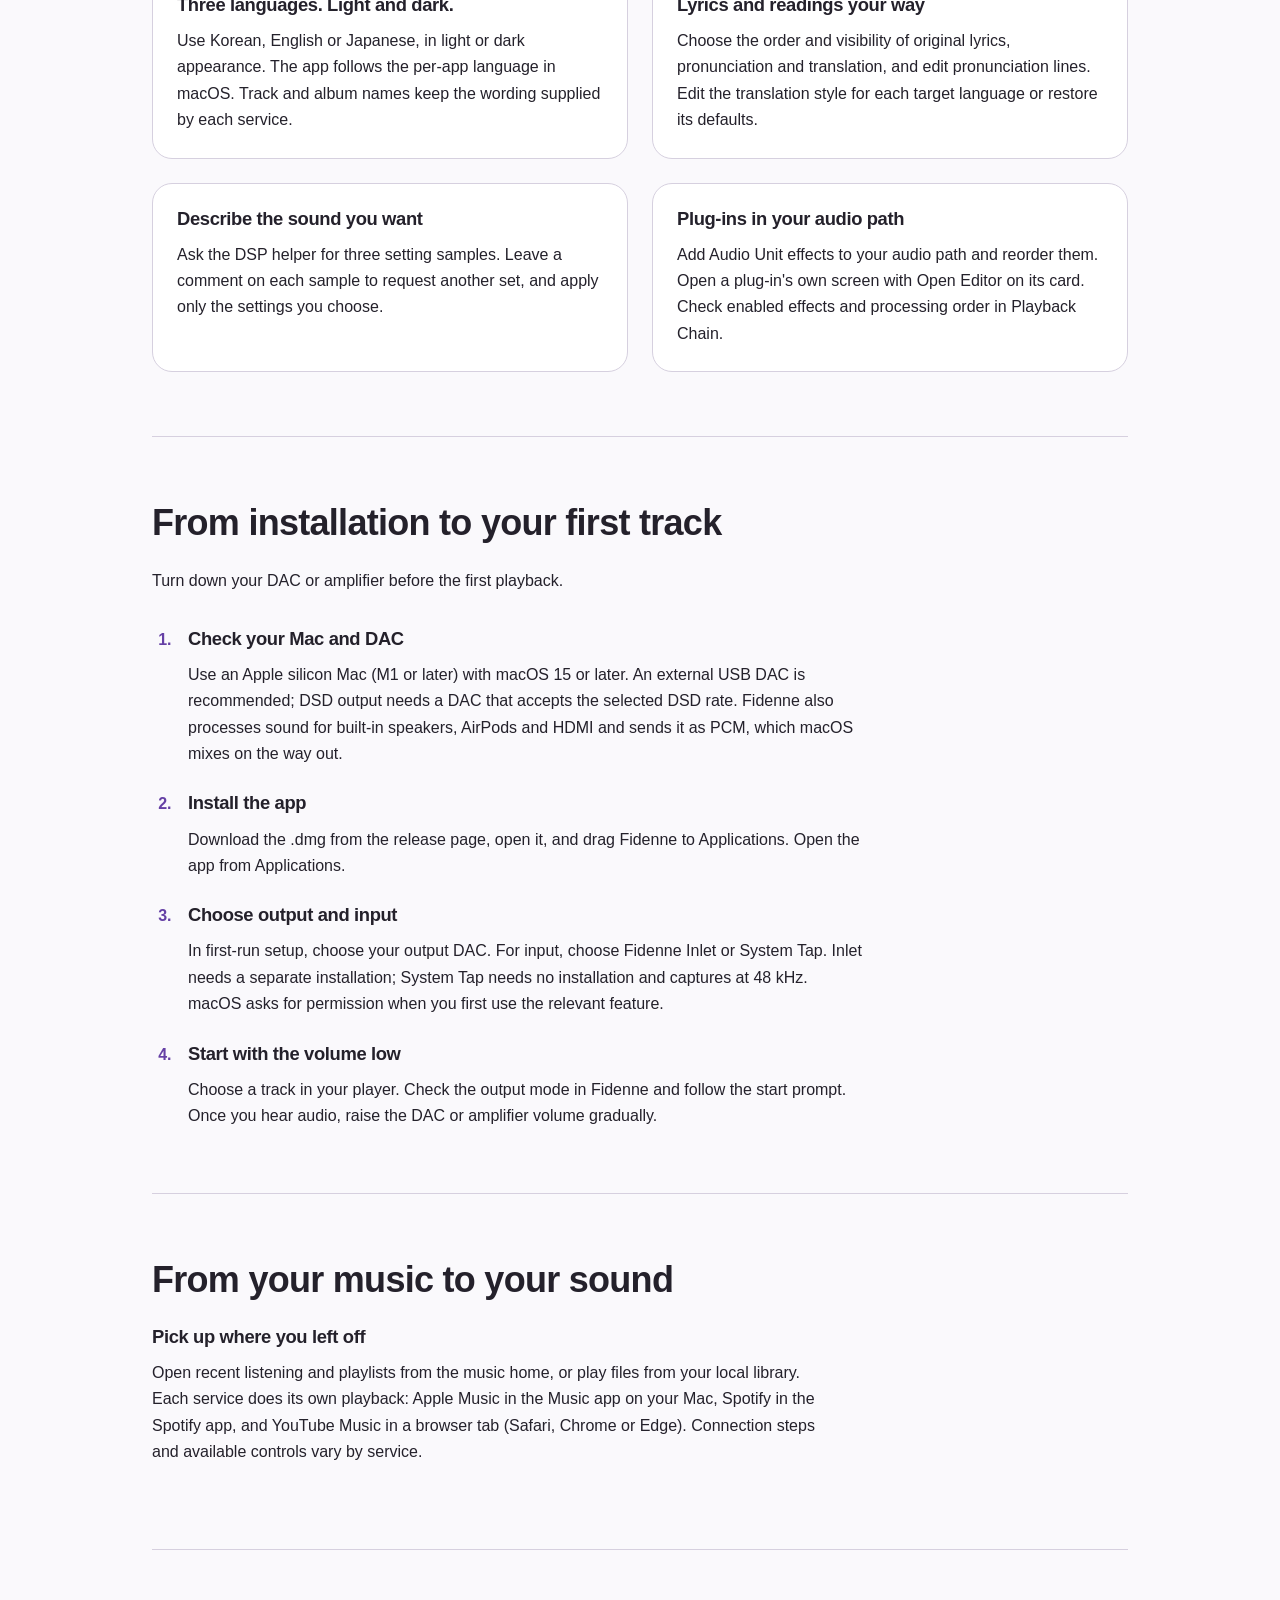
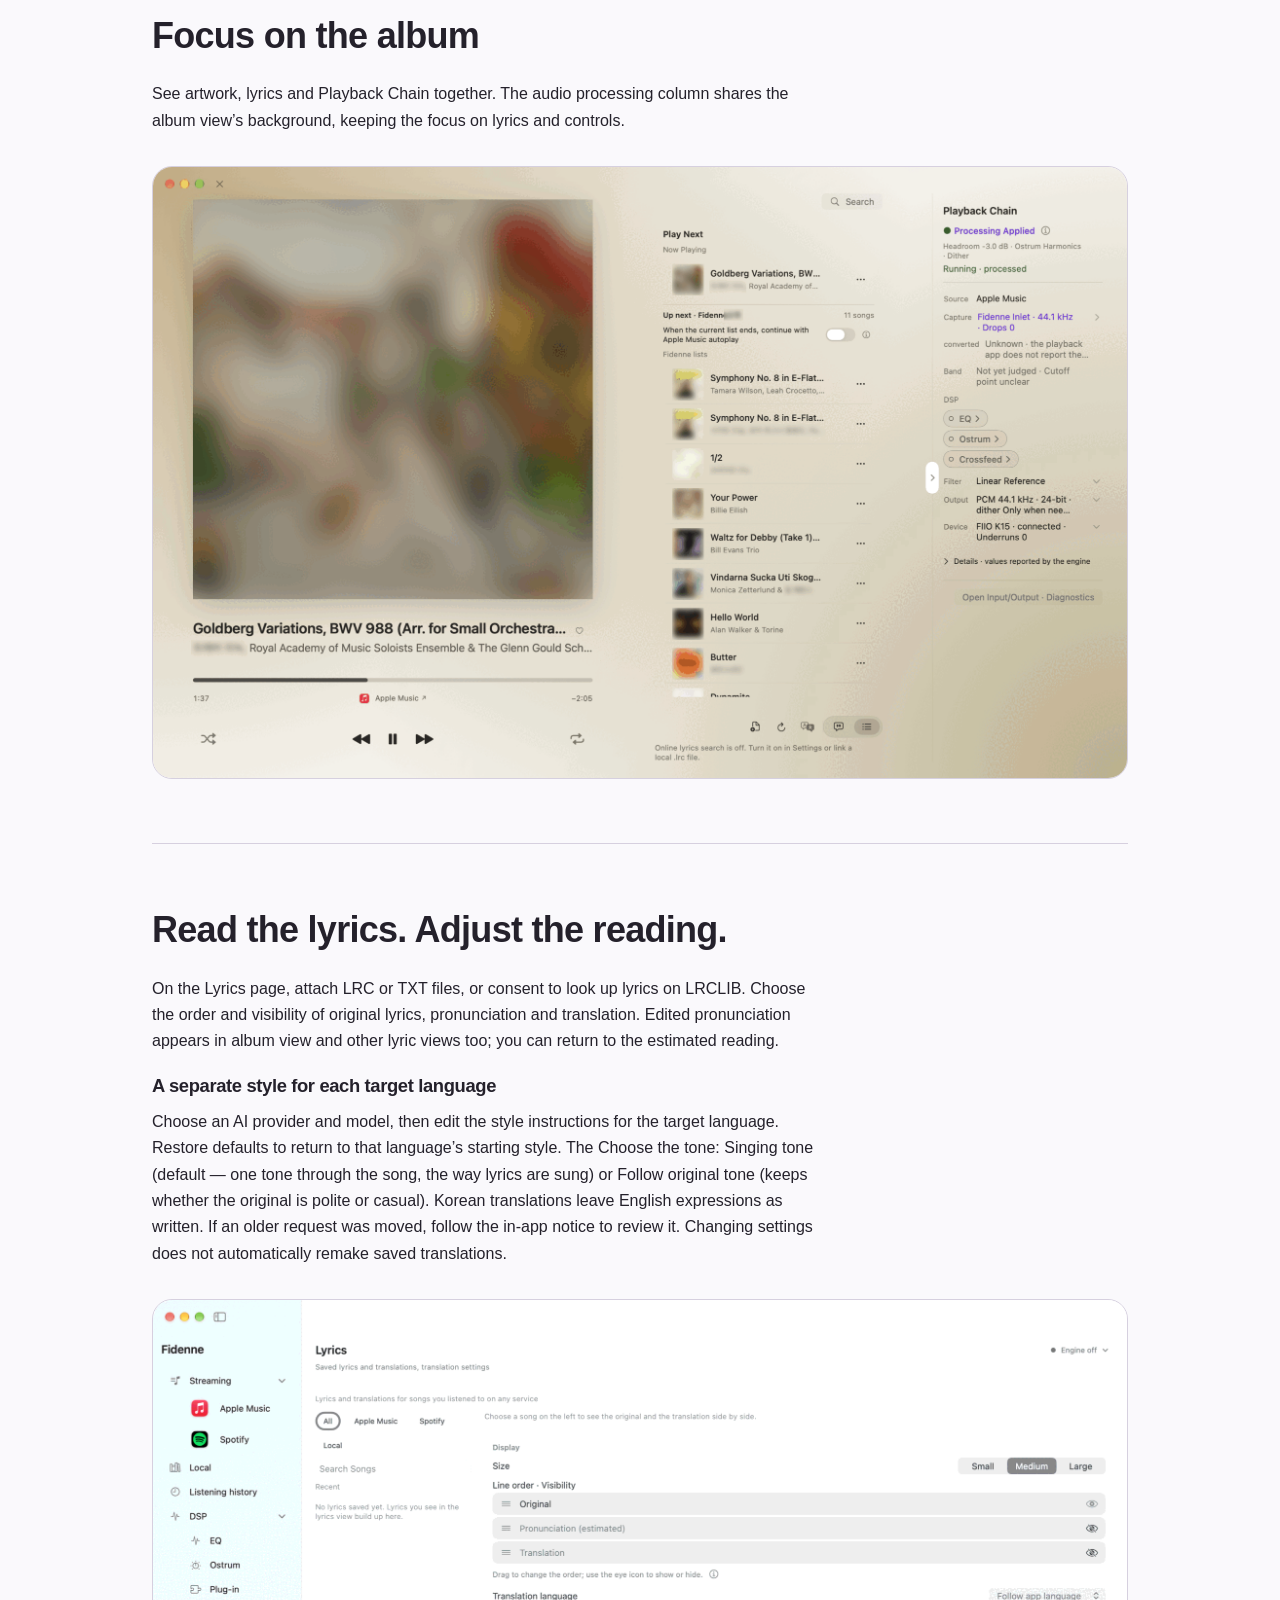
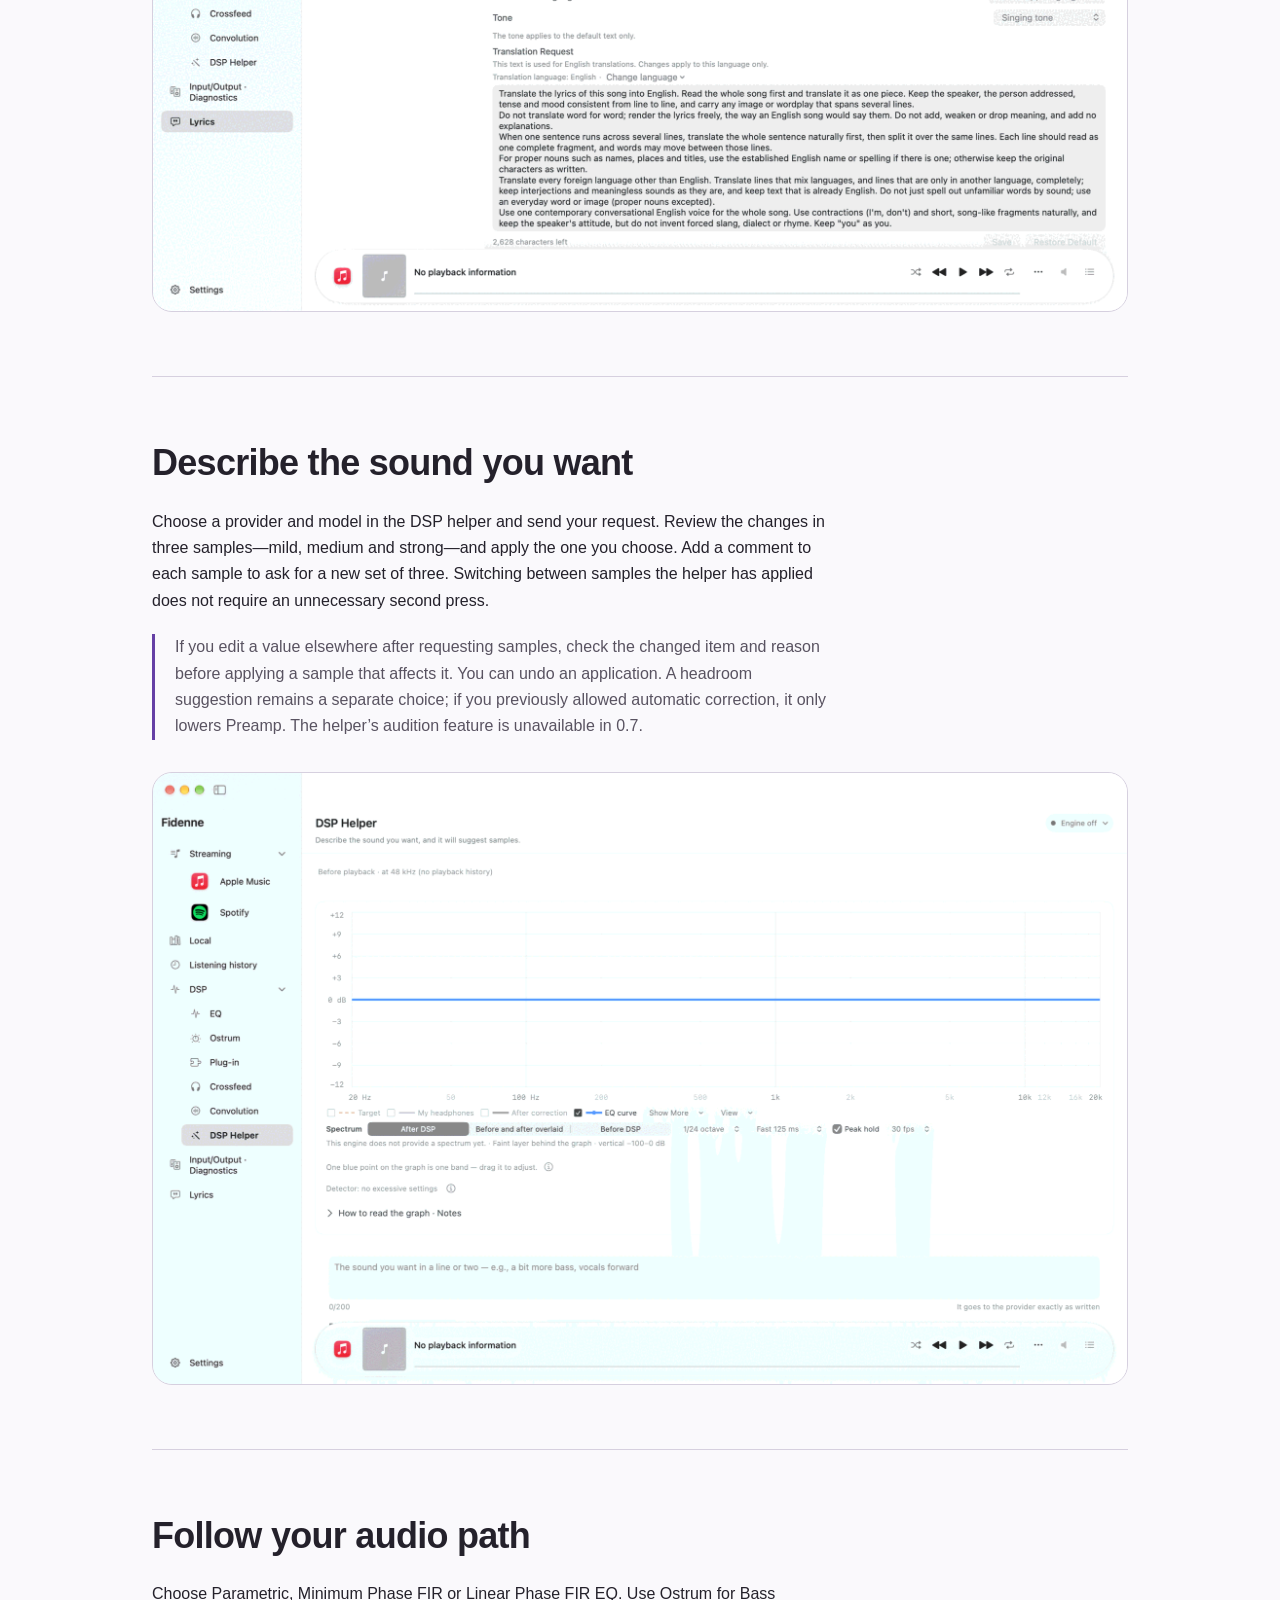
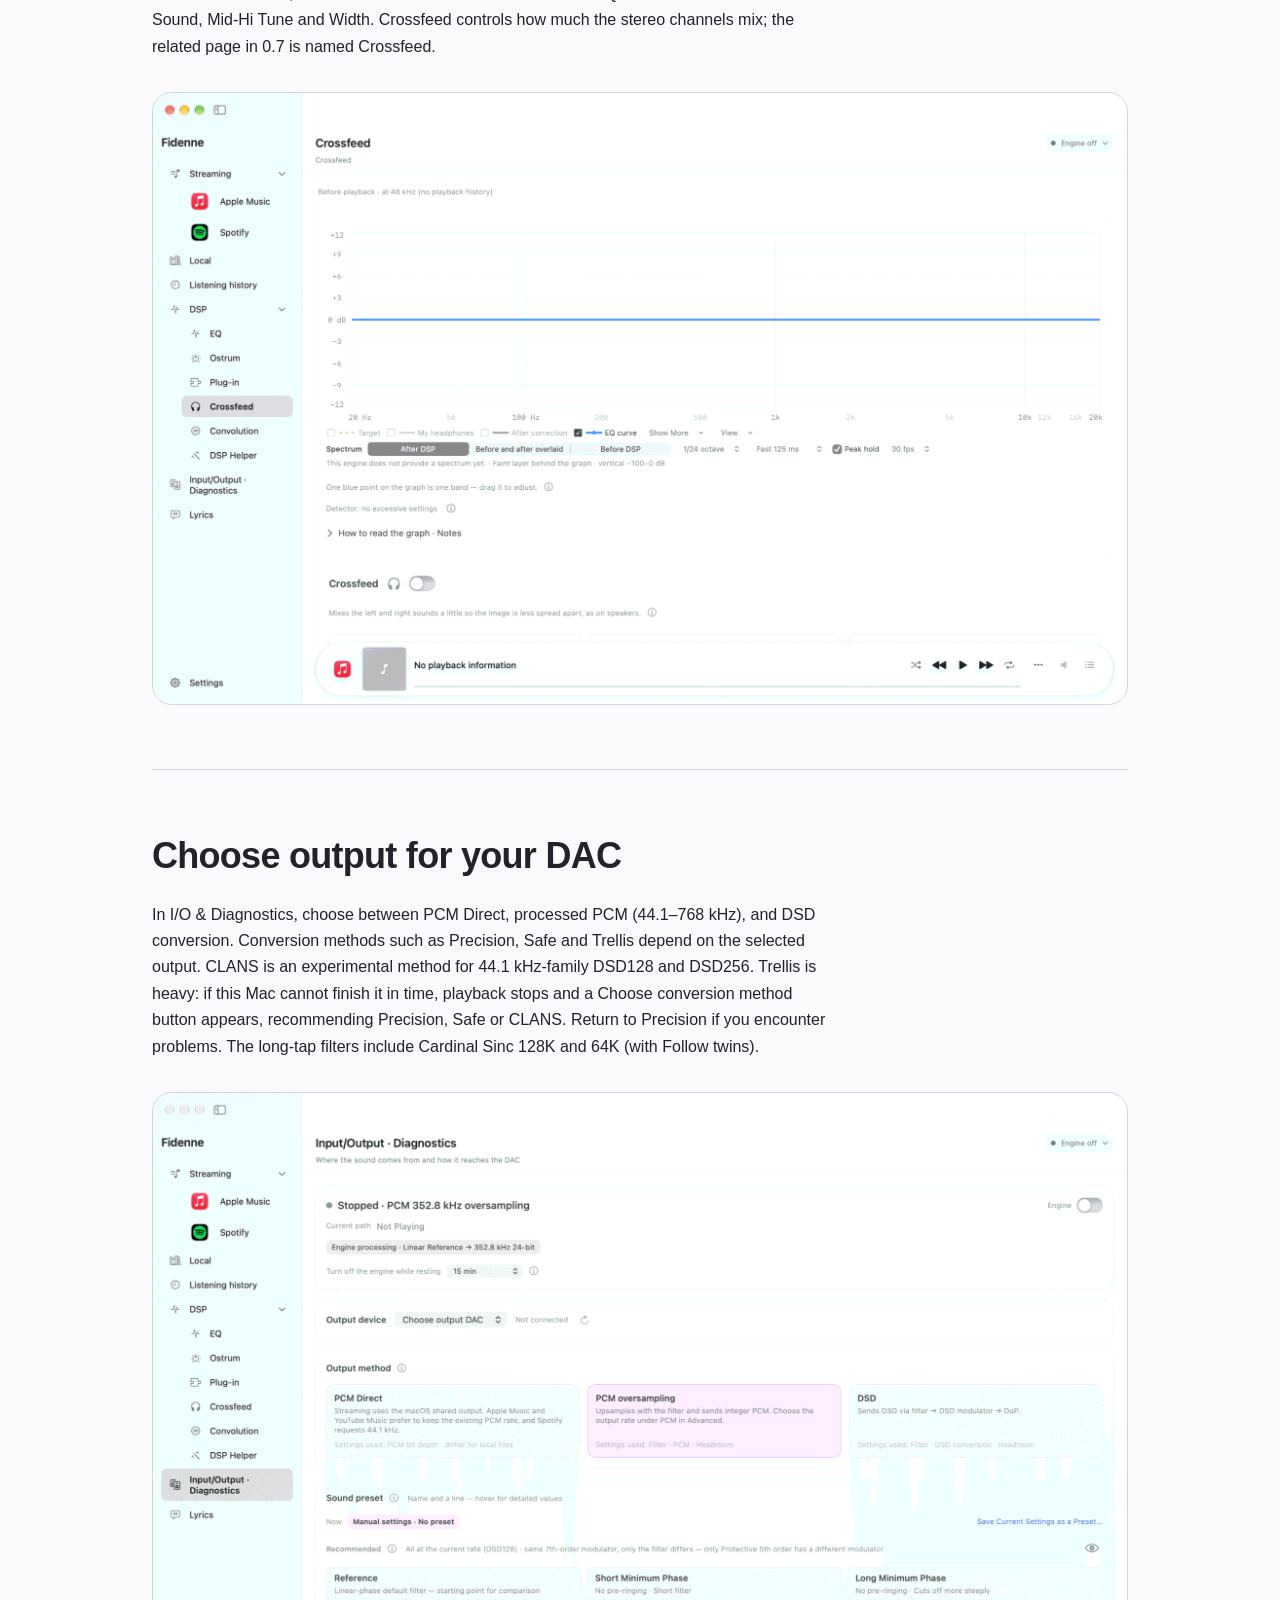
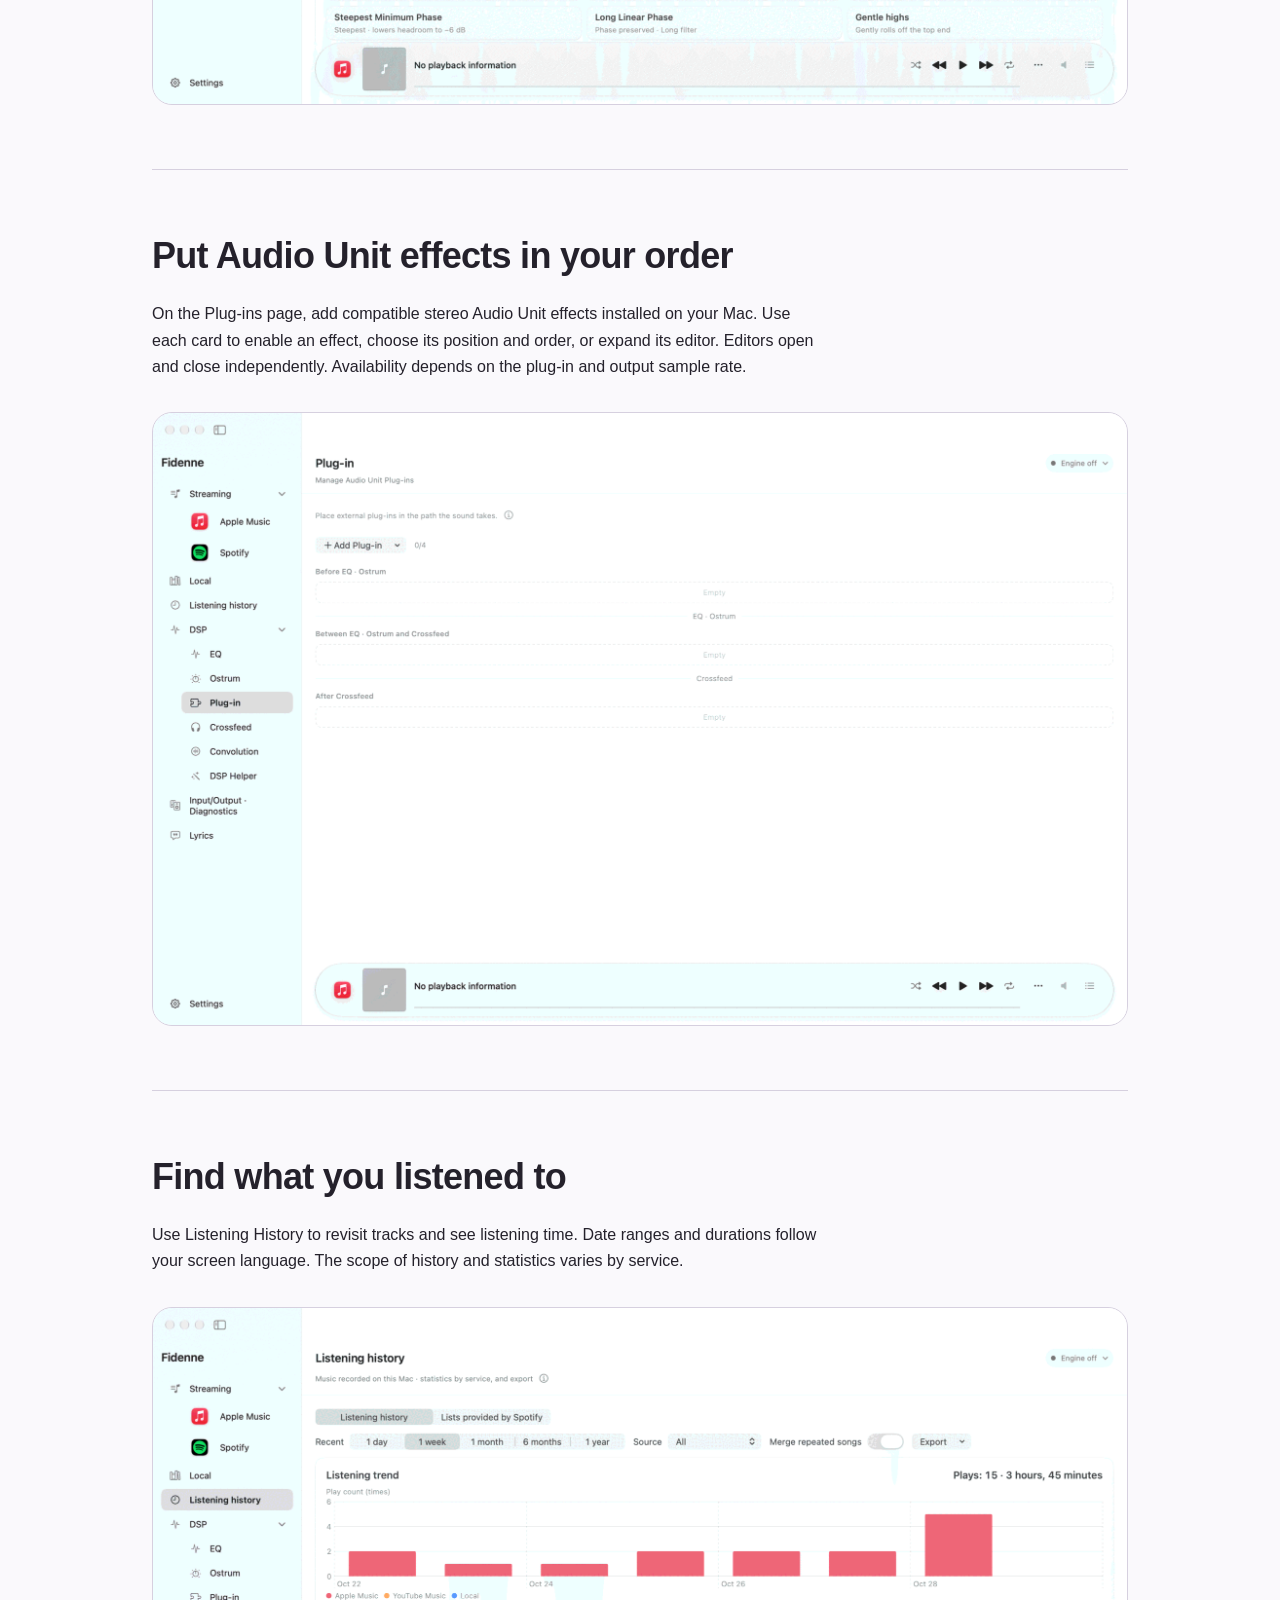
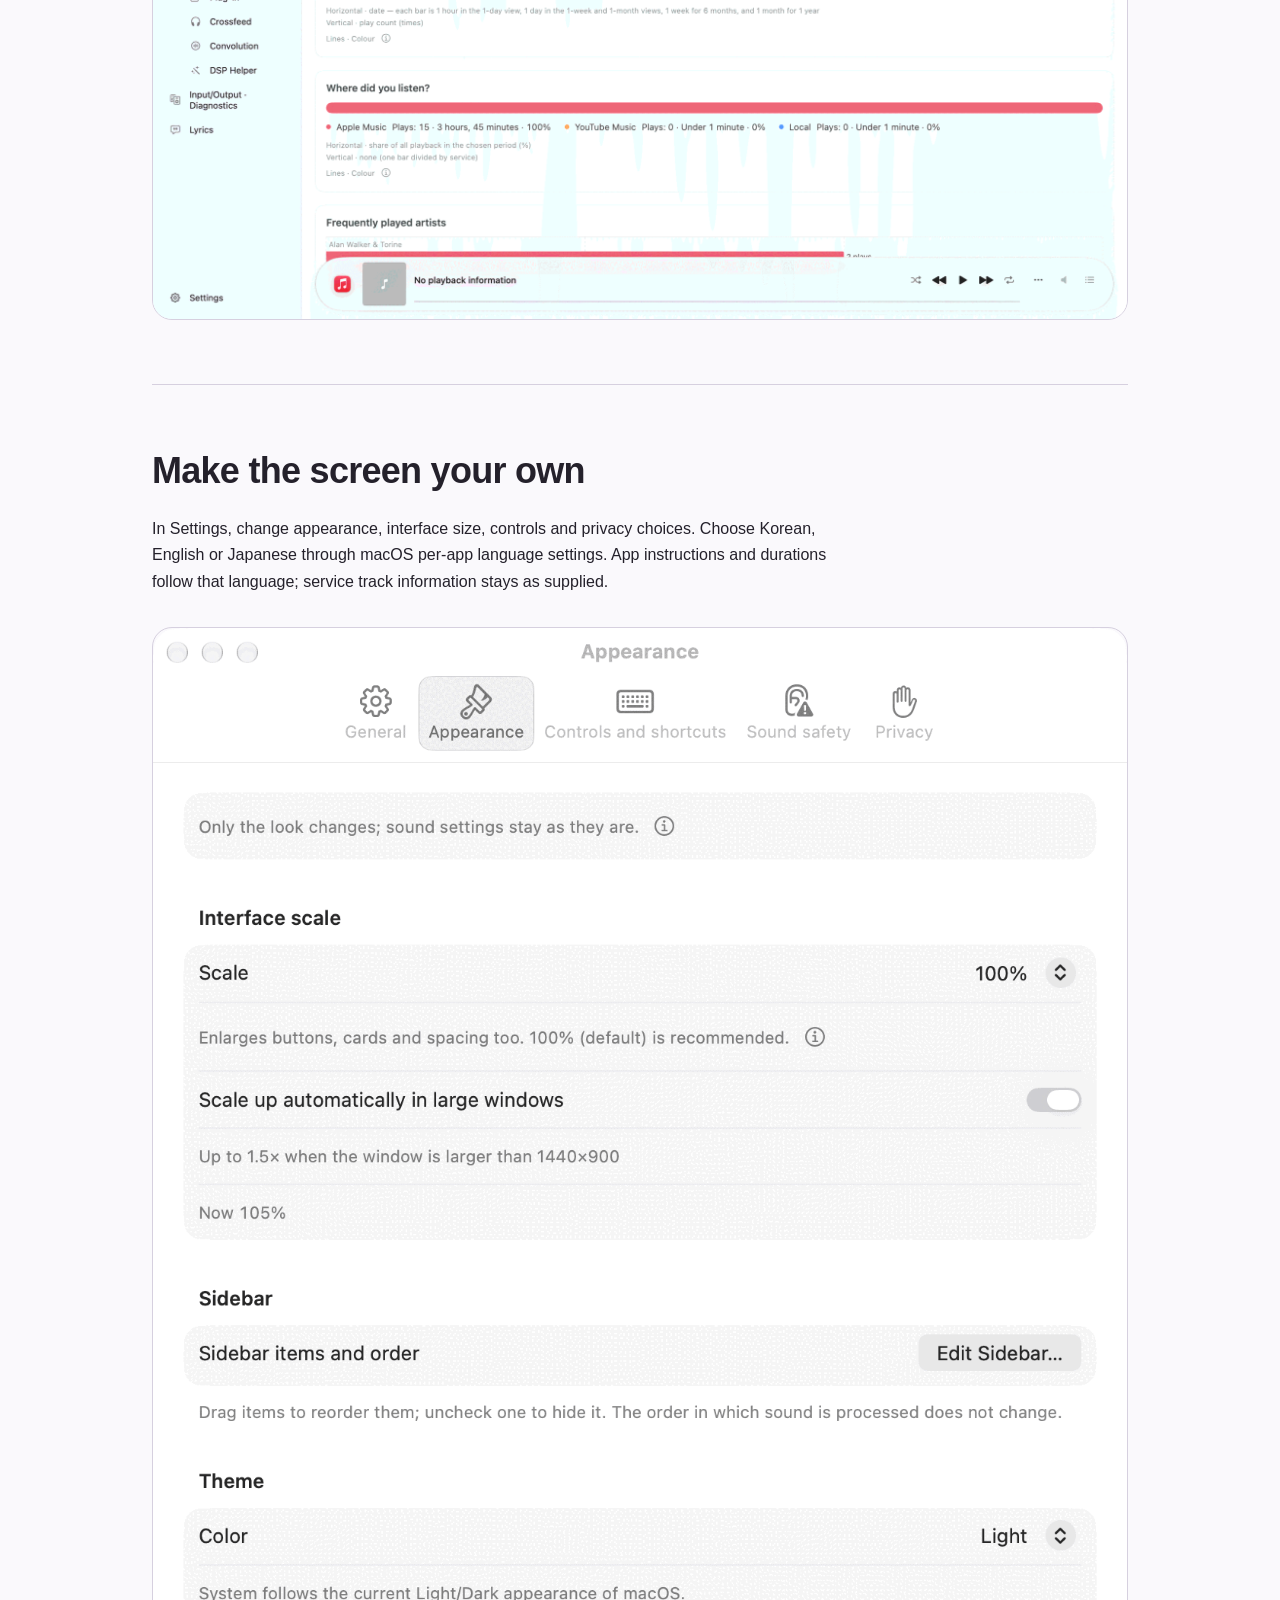
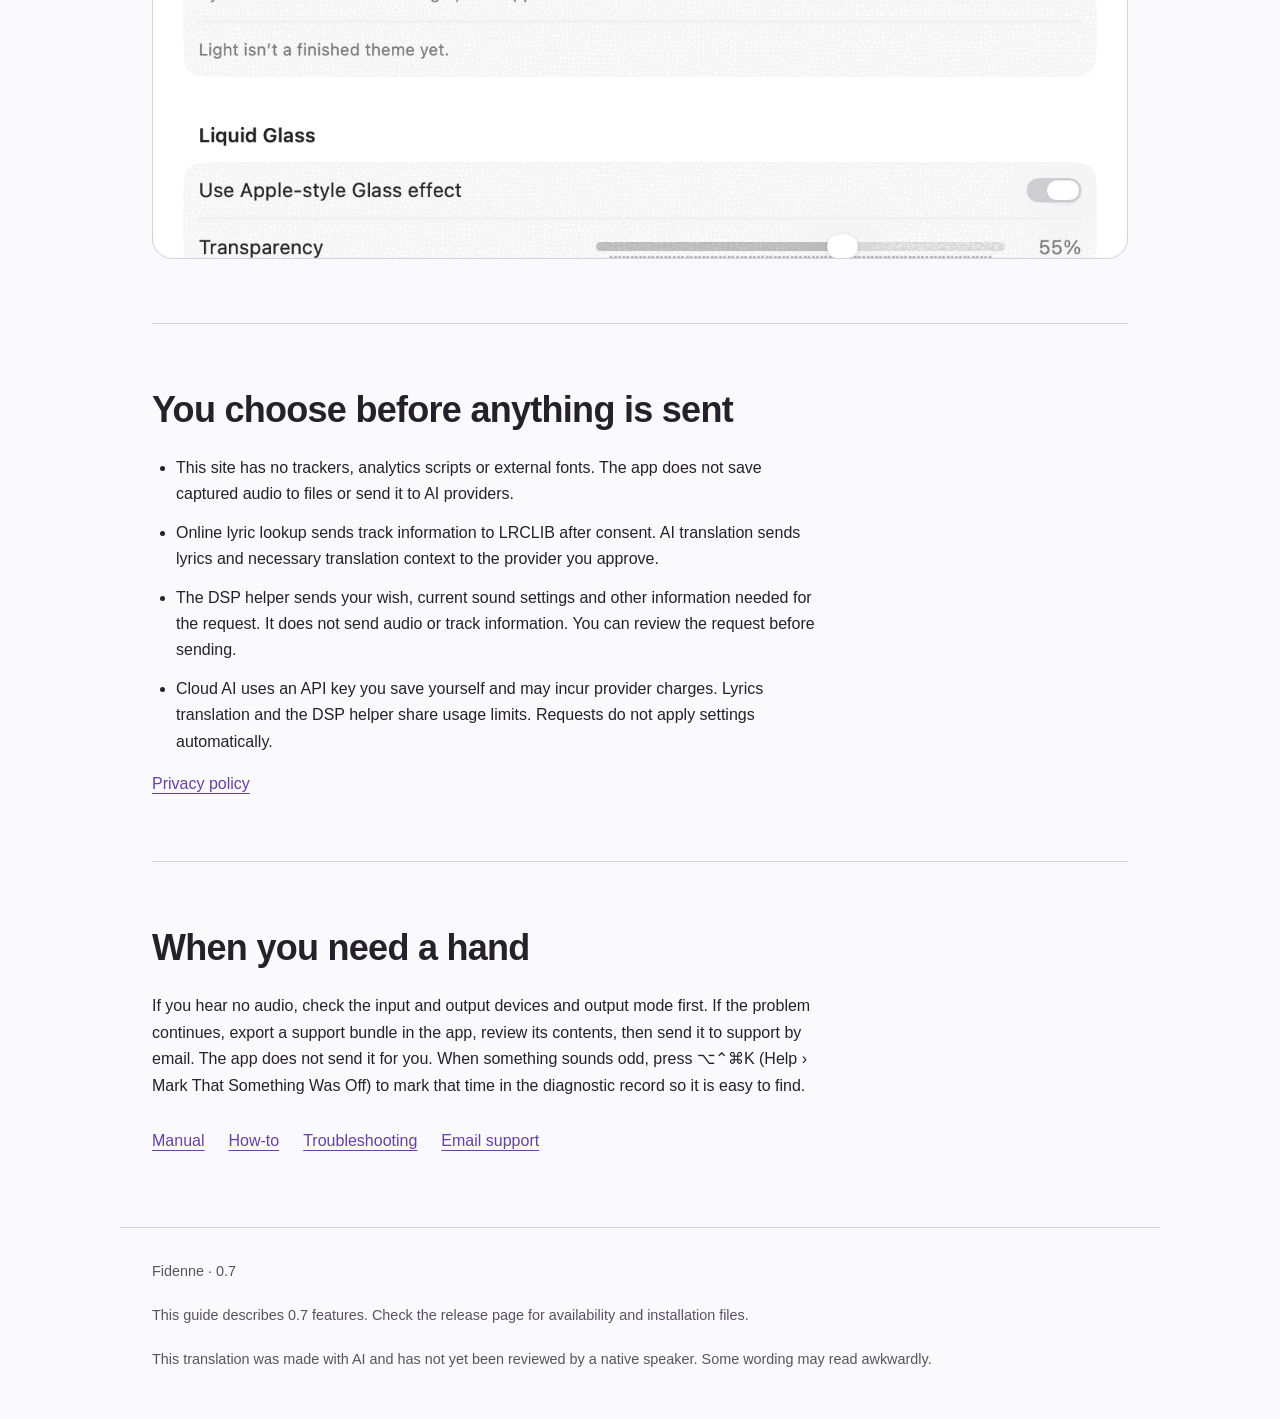
==== commit 109477b1: "Fidenne 0.7.0: public beta label, plug-in editor wording [skip ci]" ====
--- a/docs/en/index.html
+++ b/docs/en/index.html
@@ -23,10 +23,10 @@
 </header>
 <main id="main">
 <div class="hero" aria-labelledby="hero-title">
-<p class="eyebrow">Fidenne · 0.7</p><h1 id="hero-title">The music you play.<br>The sound you choose.</h1>
+<p class="eyebrow">Fidenne · Public beta 1 · 0.7.0</p><h1 id="hero-title">The music you play.<br>The sound you choose.</h1>
 <p class="lead">Keep your player. Shape its audio with EQ, Ostrum and Crossfeed, then send it to your external DAC. See your music, lyrics and audio path in one window.</p>
 <a class="button" href="https://github.com/fidenne/fidenne/releases/latest">View releases<span aria-hidden="true"> ↗</span></a>
-<p class="requirements">Apple silicon Mac · macOS 15 or later · Wired USB DAC</p><p class="small">Check the release page for downloads and release availability.</p>
+<p class="requirements">Apple silicon Mac · macOS 15 or later · Wired USB DAC recommended</p><p class="small">This is still a public beta, so some things will change or be fixed. Check the release page for downloads and release availability.</p>
 <figure class="screenshot-slot" id="shot-home">
 <picture><source media="(prefers-color-scheme: dark)" srcset="../img/0.7/home-dark-en.png"><img src="../img/0.7/home-light-en.png" alt="Pick up where you left off" loading="lazy"></picture>
 </figure>
@@ -34,7 +34,7 @@
 <section id="new" aria-labelledby="new-title"><p class="eyebrow">0.7</p><h2 id="new-title">More control over how you listen in 0.7</h2><p>Clearer screens, translation you can shape, and sound settings you choose.</p><div class="feature-grid"><article><h3>Three languages. Light and dark.</h3><p>Use Korean, English or Japanese, in light or dark appearance. The app follows the per-app language in macOS. Track and album names keep the wording supplied by each service.</p></article>
 <article><h3>Lyrics and readings your way</h3><p>Choose the order and visibility of original lyrics, pronunciation and translation, and edit pronunciation lines. Edit the translation style for each target language or restore its defaults.</p></article>
 <article><h3>Describe the sound you want</h3><p>Ask the DSP helper for three setting samples. Leave a comment on each sample to request another set, and apply only the settings you choose.</p></article>
-<article><h3>Plug-ins in the same window</h3><p>Add Audio Unit effects to your audio path and expand each editor in its card. Check enabled effects and processing order in Playback Chain.</p></article></div></section>
+<article><h3>Plug-ins in your audio path</h3><p>Add Audio Unit effects to your audio path and reorder them. Open a plug-in's own screen with Open Editor on its card. Check enabled effects and processing order in Playback Chain.</p></article></div></section>
 <section id="install" aria-labelledby="install-title"><h2 id="install-title">From installation to your first track</h2><p>Turn down your DAC or amplifier before the first playback.</p><ol class="setup-steps"><li><h3>Check your Mac and DAC</h3><p>Use an Apple silicon Mac (M1 or later) with macOS 15 or later. An external USB DAC is recommended; DSD output needs a DAC that accepts the selected DSD rate. Fidenne also processes sound for built-in speakers, AirPods and HDMI and sends it as PCM, which macOS mixes on the way out.</p></li>
 <li><h3>Install the app</h3><p>Download the .dmg from the release page, open it, and drag Fidenne to Applications. Open the app from Applications.</p></li>
 <li><h3>Choose output and input</h3><p>In first-run setup, choose your output DAC. For input, choose Fidenne Inlet or System Tap. Inlet needs a separate installation; System Tap needs no installation and captures at 48 kHz. macOS asks for permission when you first use the relevant feature.</p></li>
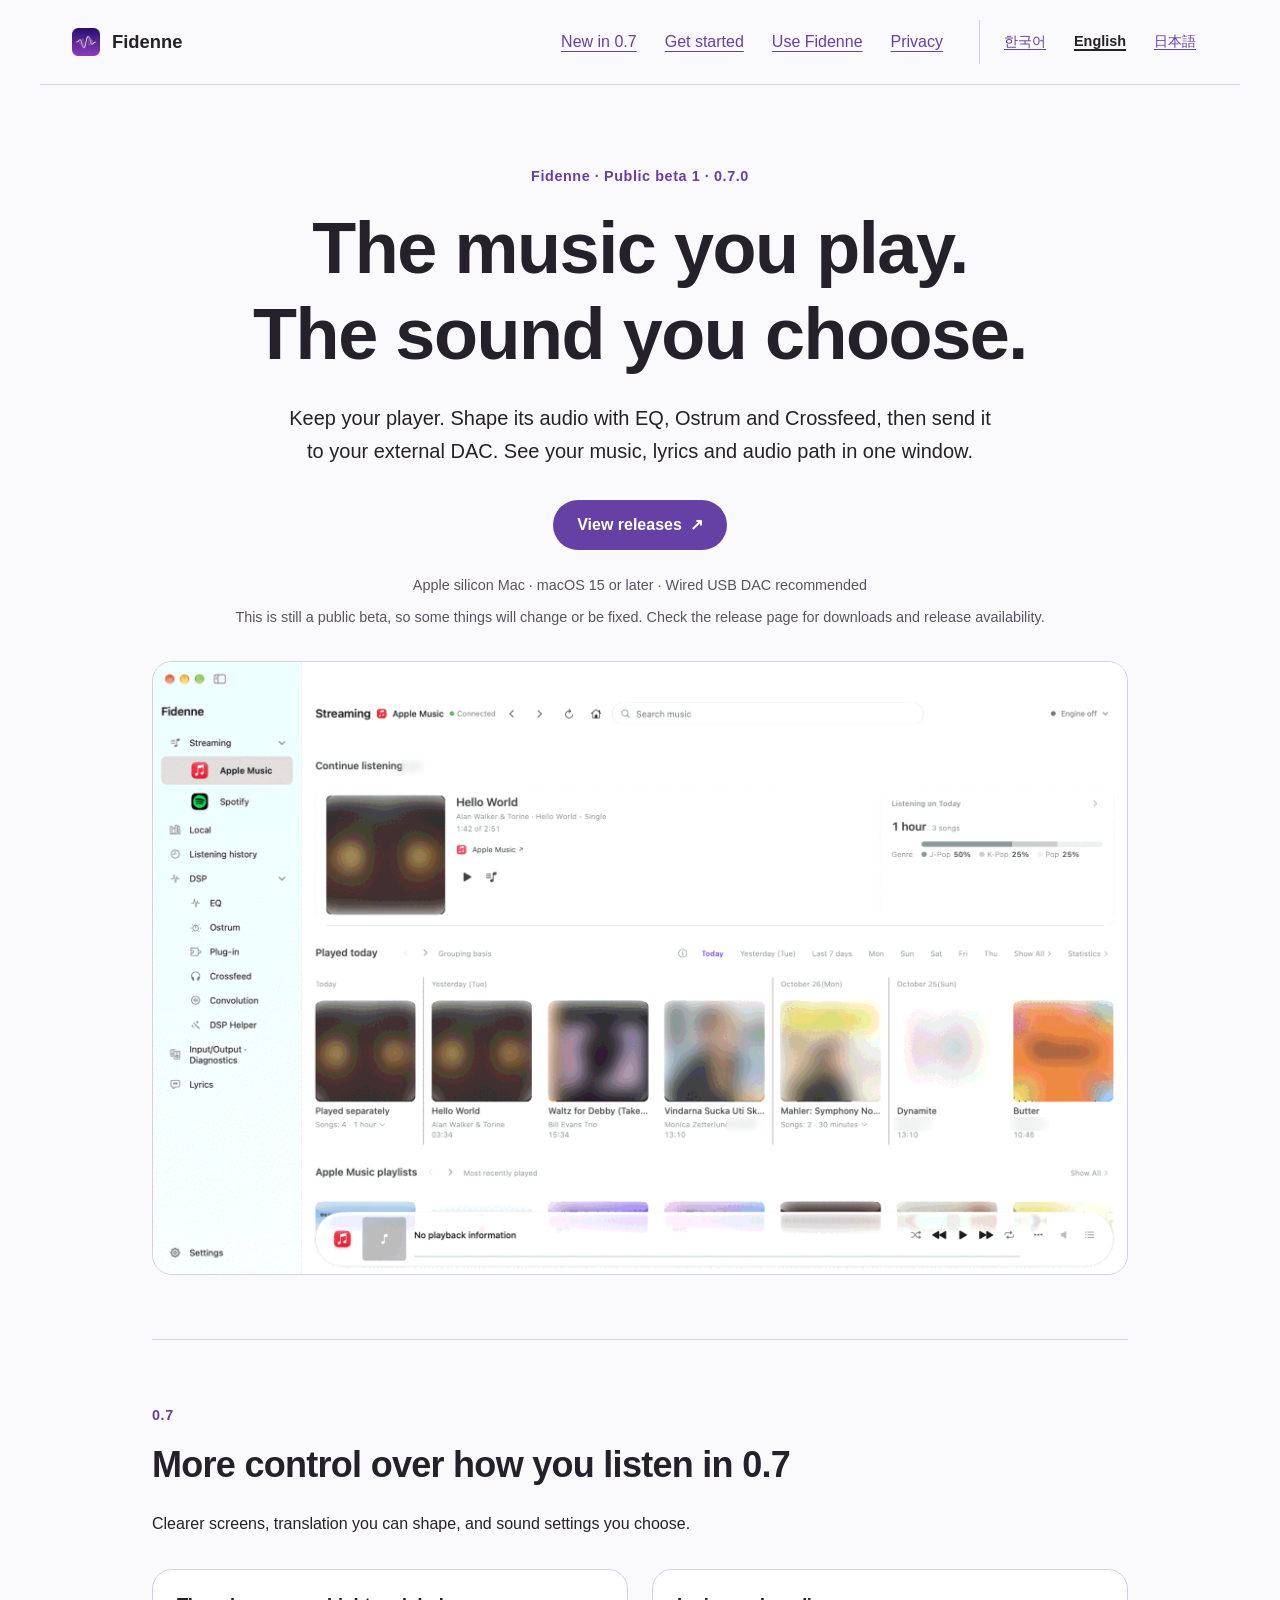
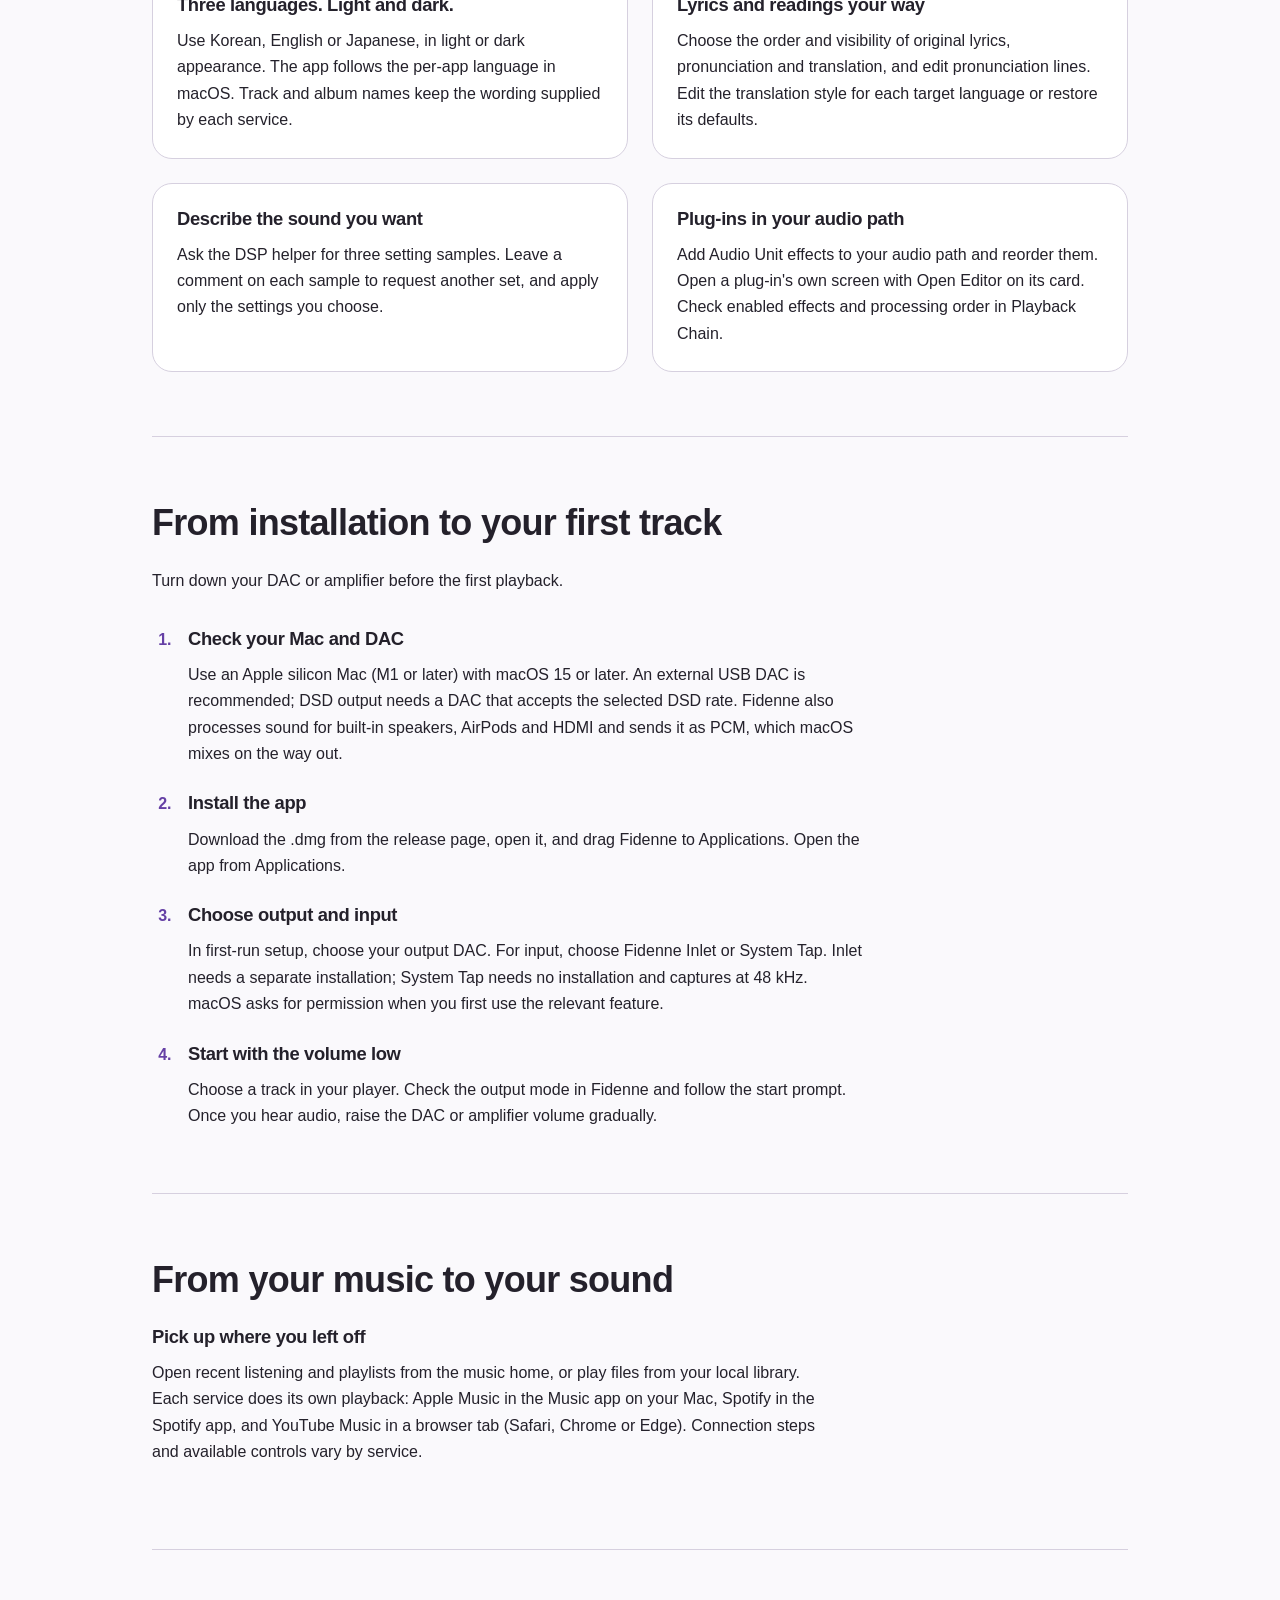
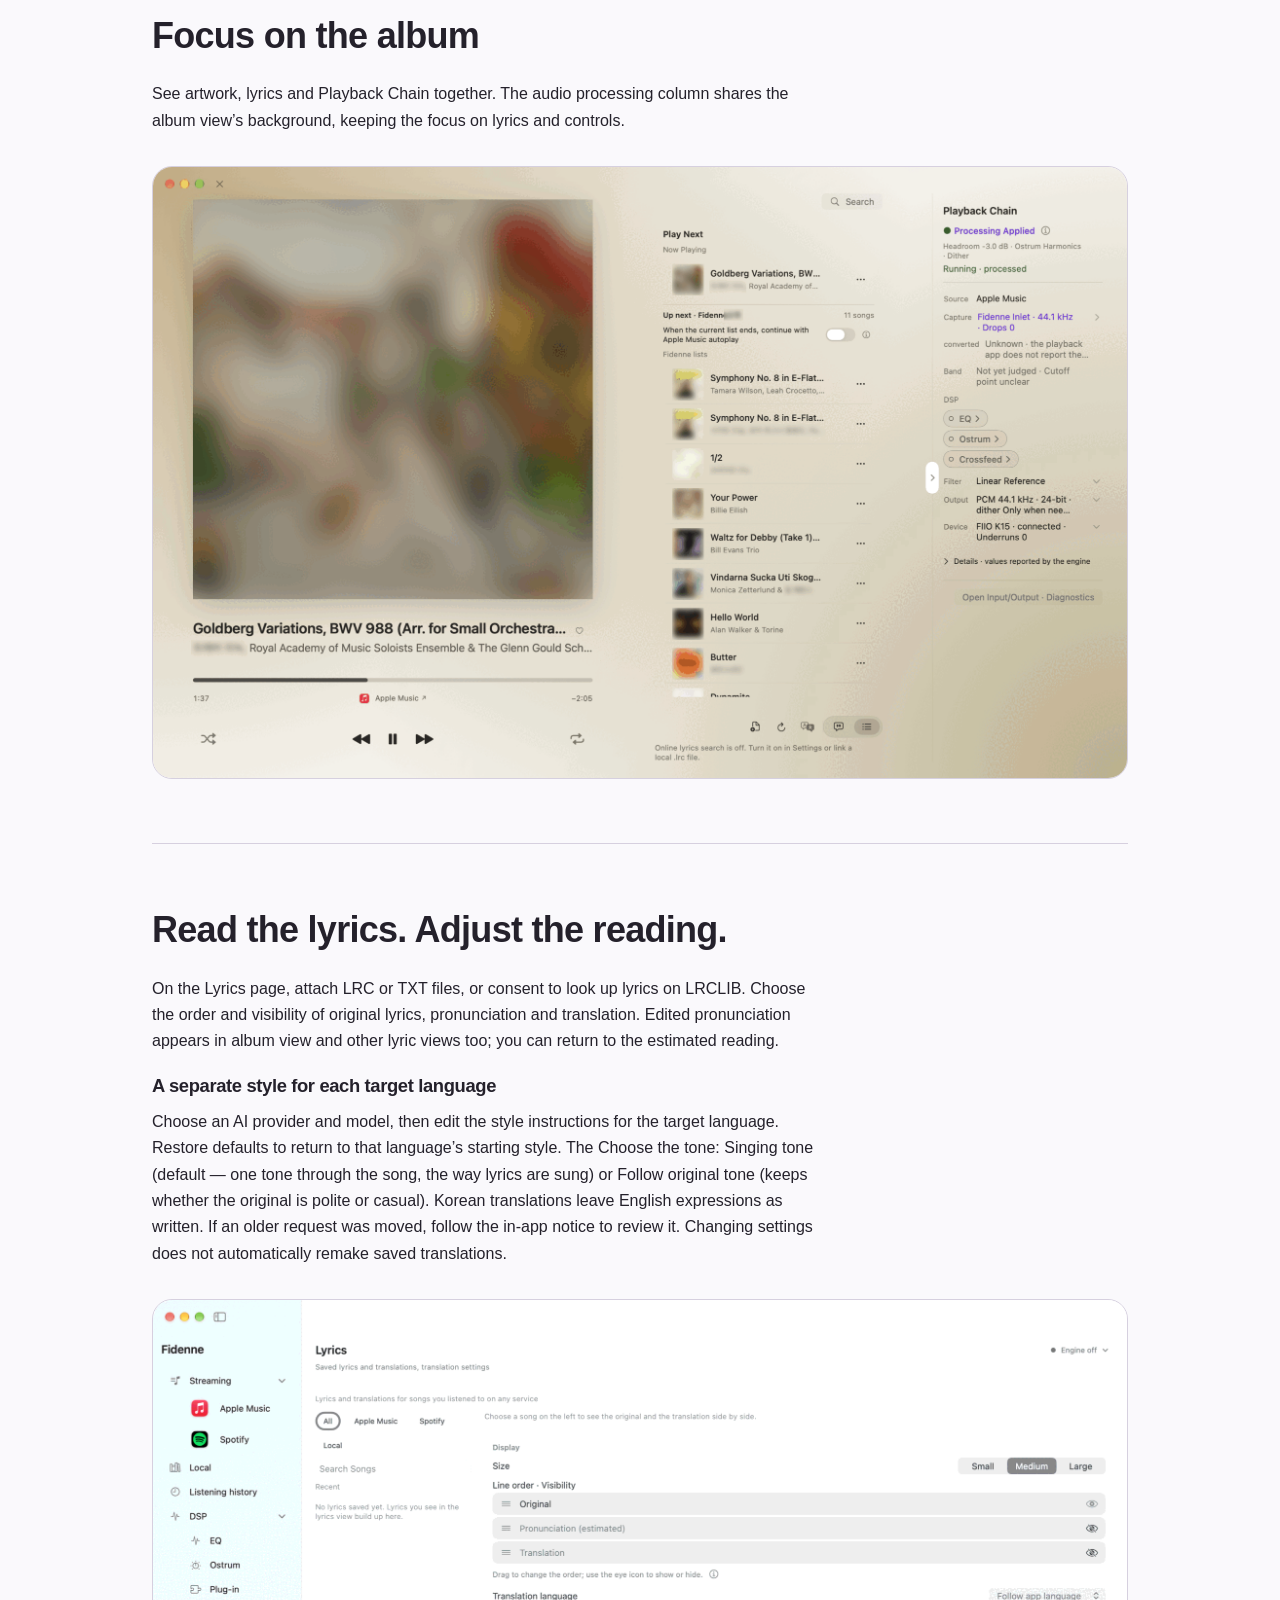
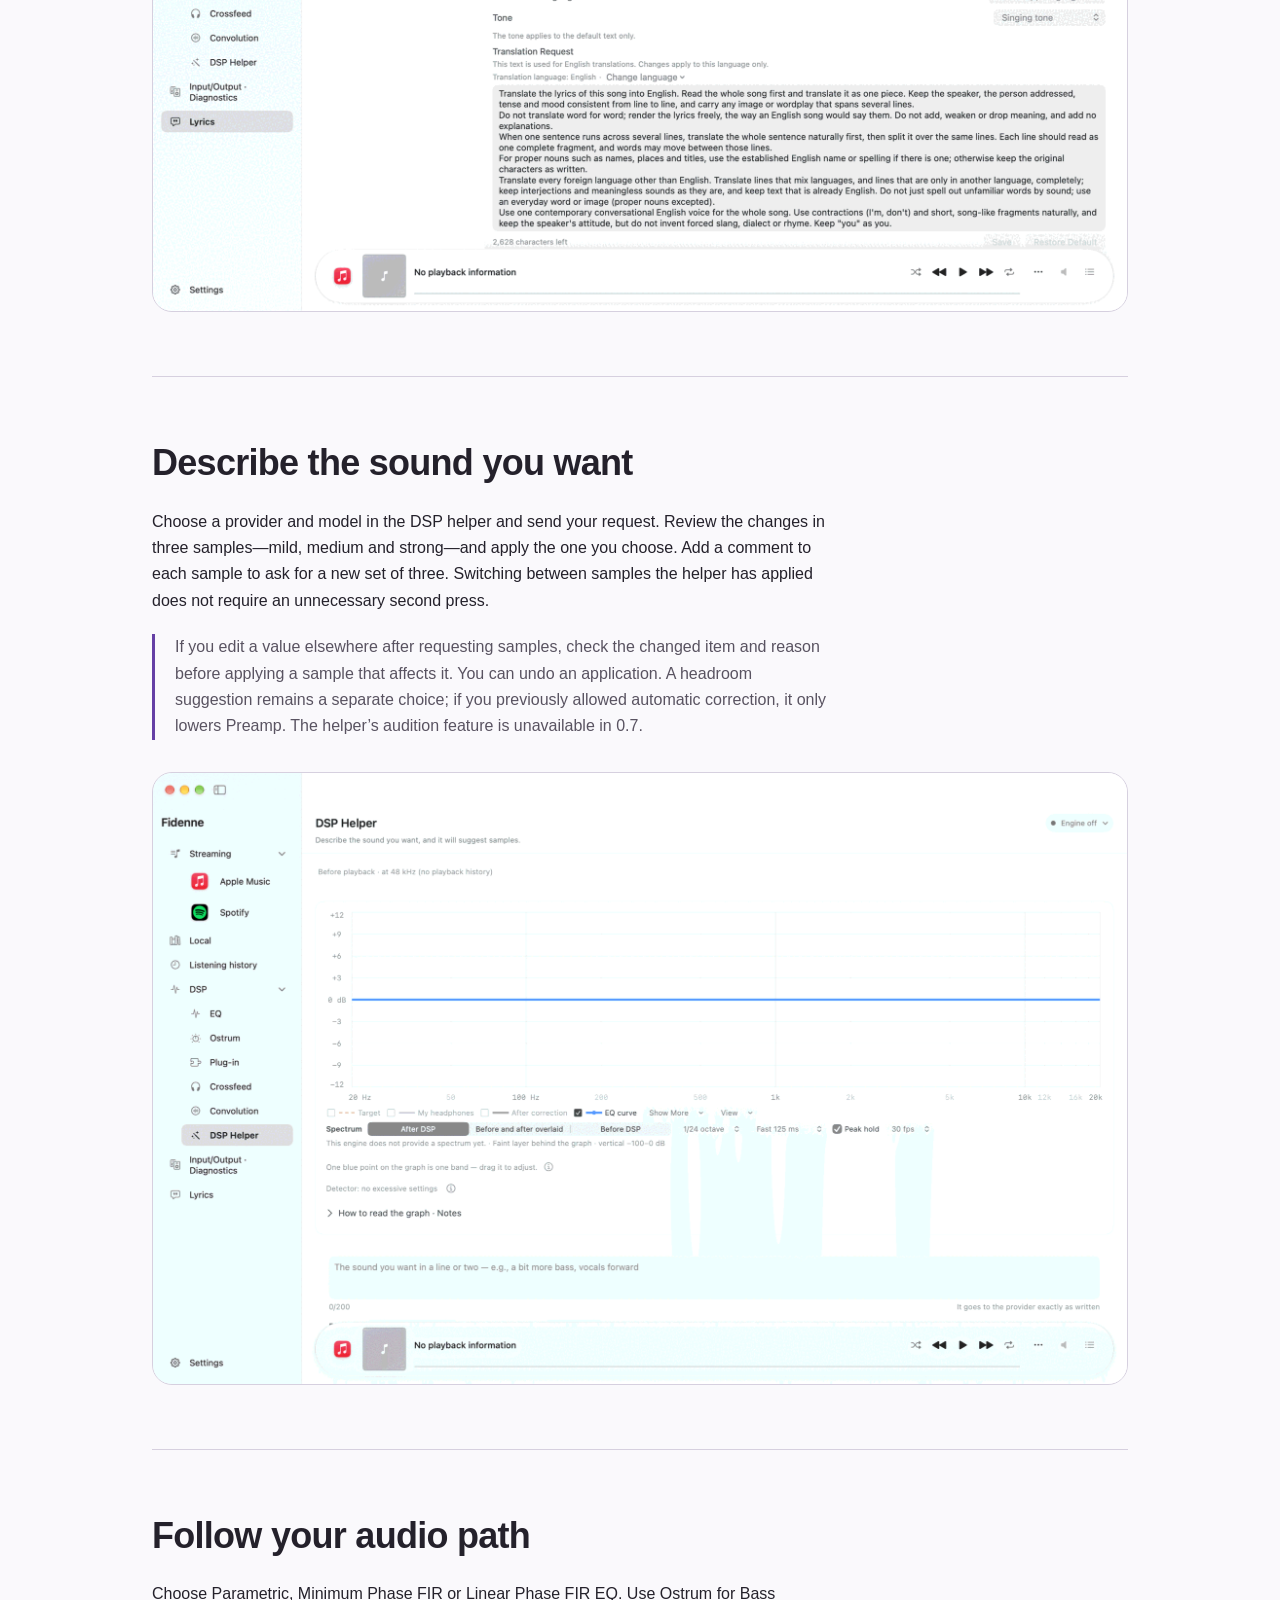
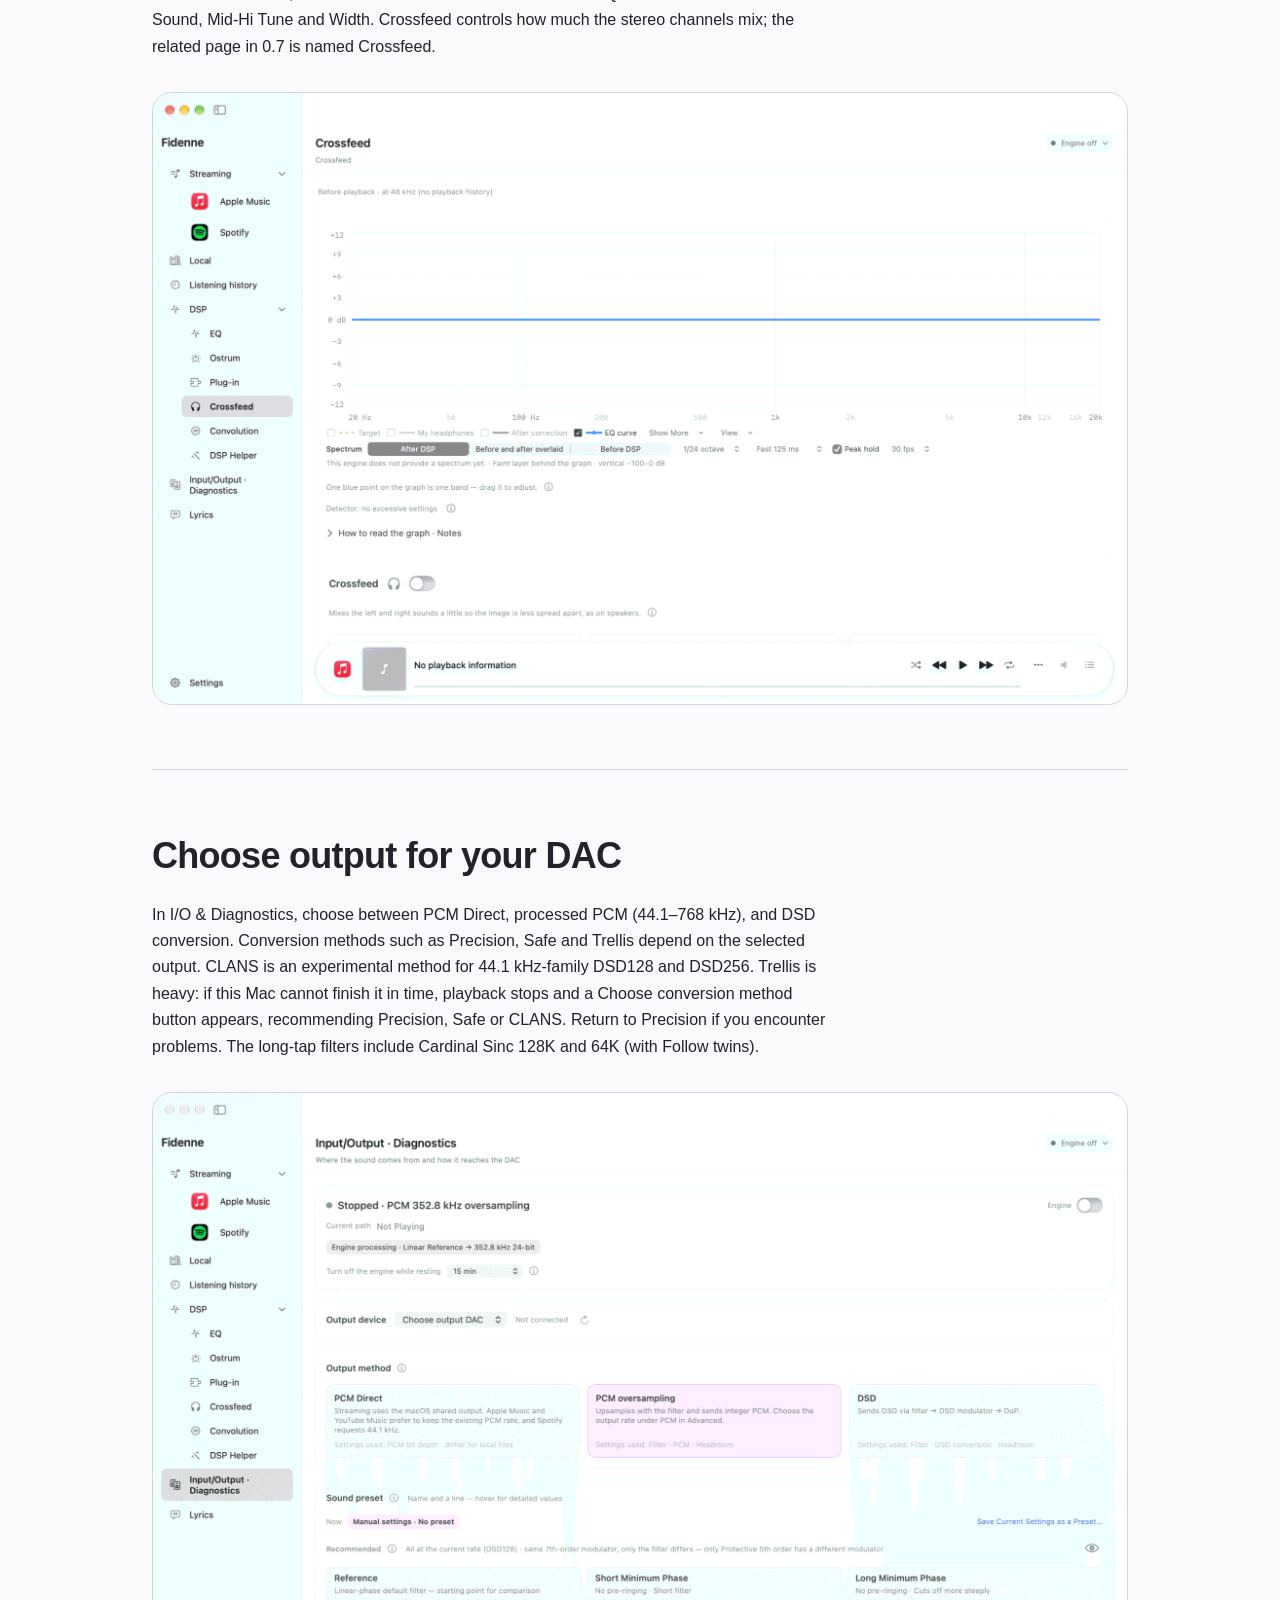
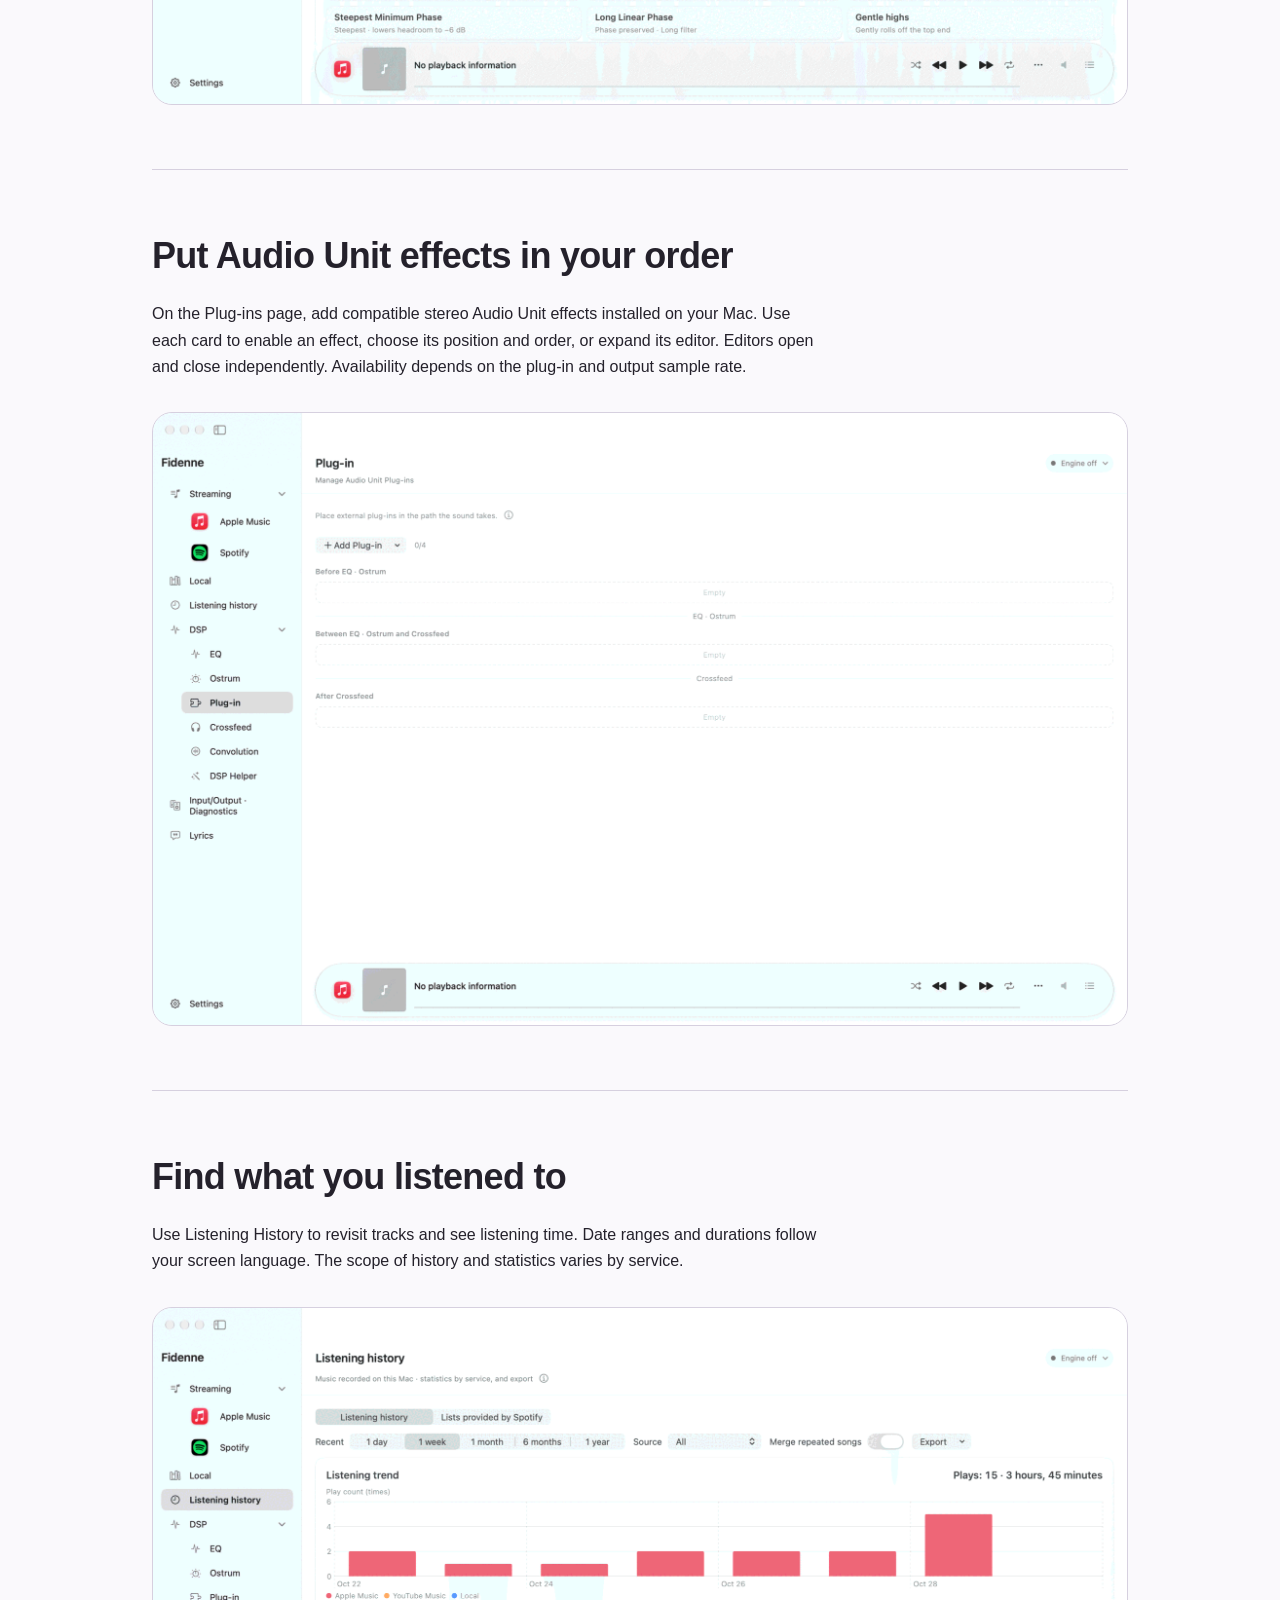
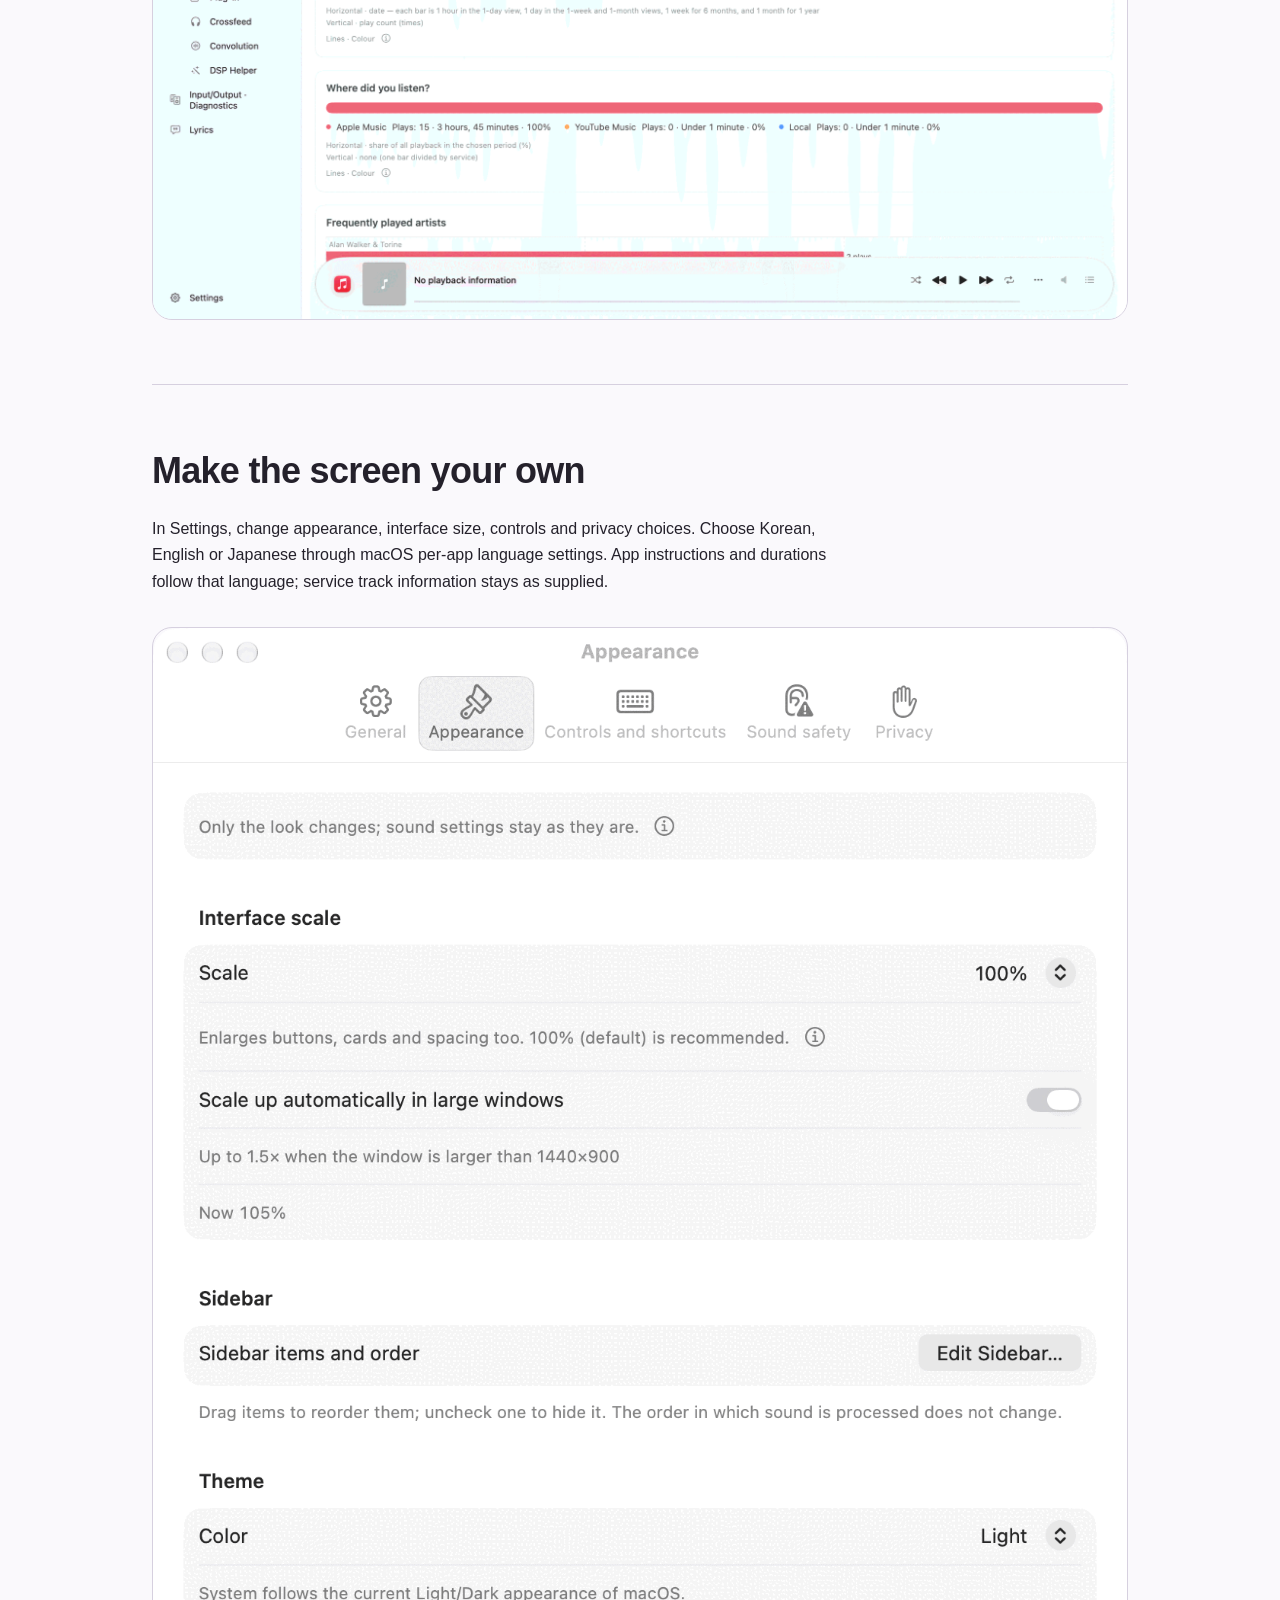
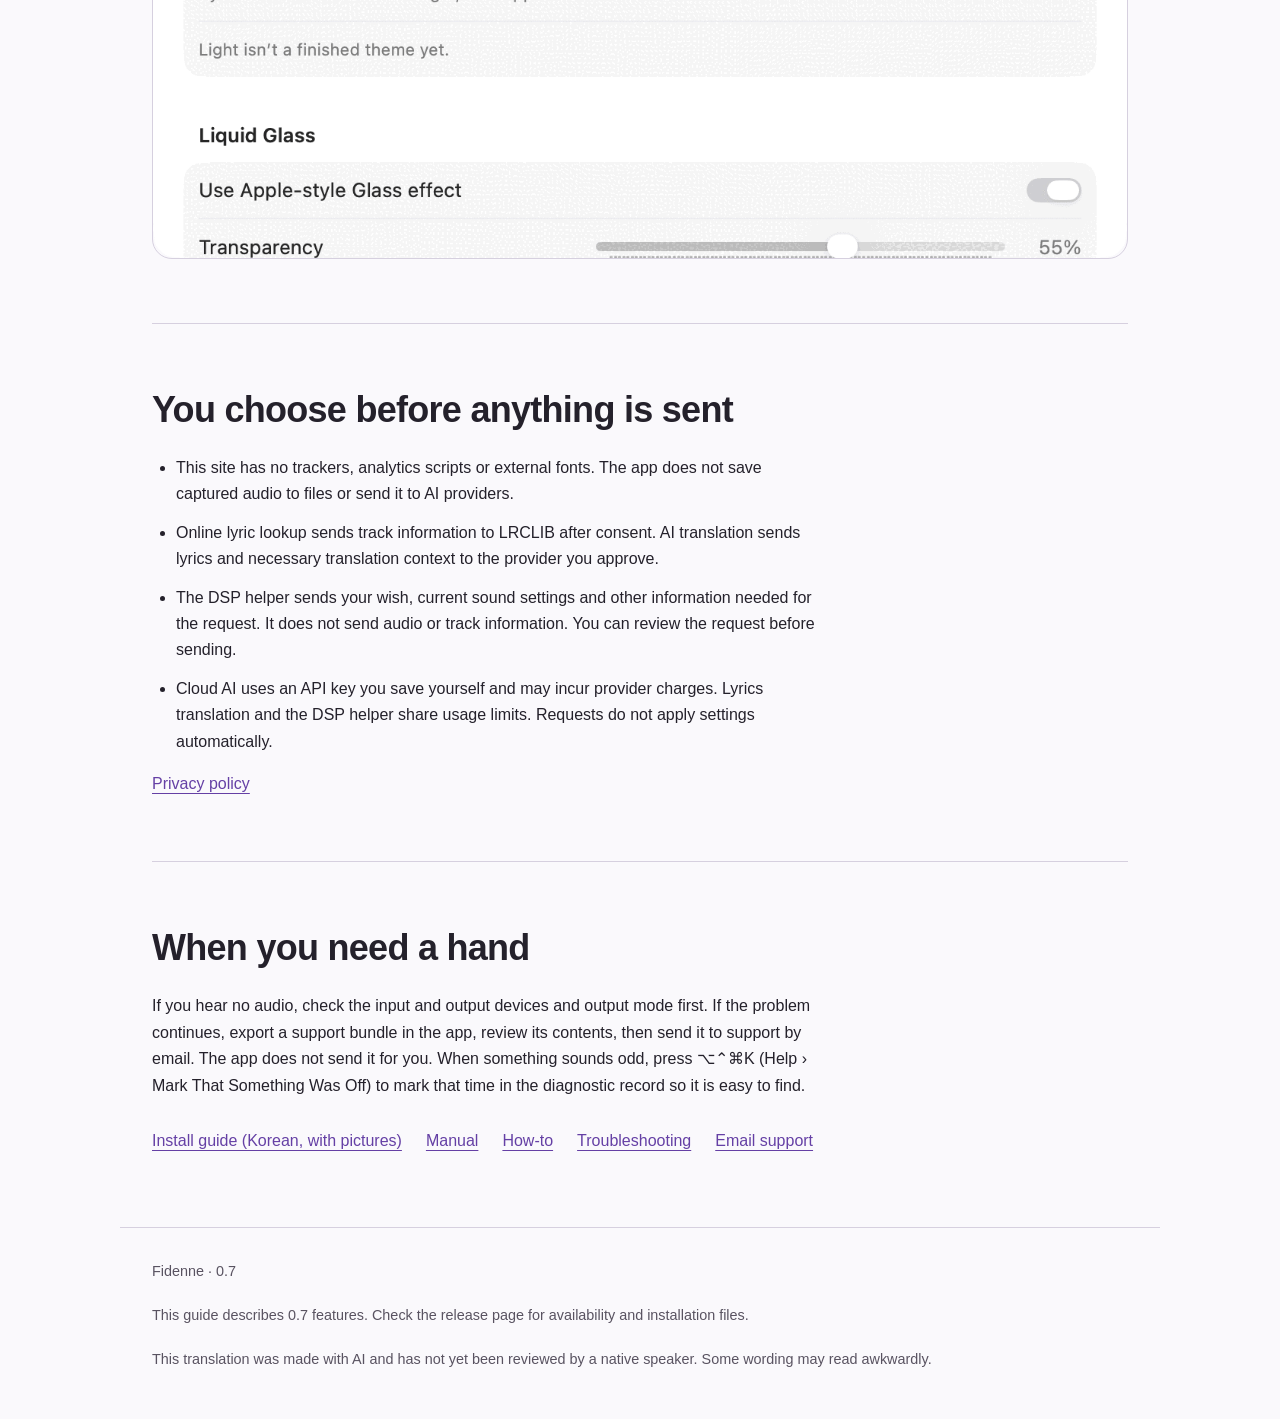
==== commit ec61d3f1: "Fidenne 0.7.0: picture install and use guide [skip ci]" ====
--- a/docs/en/index.html
+++ b/docs/en/index.html
@@ -57,7 +57,7 @@
 <section id="settings" aria-labelledby="settings-title"><h2 id="settings-title">Make the screen your own</h2><p>In Settings, change appearance, interface size, controls and privacy choices. Choose Korean, English or Japanese through macOS per-app language settings. App instructions and durations follow that language; service track information stays as supplied.</p><figure class="screenshot-slot" id="shot-settings">
 <picture><source media="(prefers-color-scheme: dark)" srcset="../img/0.7/settings-dark-en.png"><img src="../img/0.7/settings-light-en.png" alt="Make the screen your own" loading="lazy"></picture></figure></section>
 <section id="privacy" aria-labelledby="privacy-title"><h2 id="privacy-title">You choose before anything is sent</h2><ul><li>This site has no trackers, analytics scripts or external fonts. The app does not save captured audio to files or send it to AI providers.</li><li>Online lyric lookup sends track information to LRCLIB after consent. AI translation sends lyrics and necessary translation context to the provider you approve.</li><li>The DSP helper sends your wish, current sound settings and other information needed for the request. It does not send audio or track information. You can review the request before sending.</li><li>Cloud AI uses an API key you save yourself and may incur provider charges. Lyrics translation and the DSP helper share usage limits. Requests do not apply settings automatically.</li></ul><a href="https://github.com/fidenne/fidenne/blob/main/PRIVACY.en.md">Privacy policy</a></section>
-<section id="help" aria-labelledby="help-title"><h2 id="help-title">When you need a hand</h2><p>If you hear no audio, check the input and output devices and output mode first. If the problem continues, export a support bundle in the app, review its contents, then send it to support by email. The app does not send it for you. When something sounds odd, press ⌥⌃⌘K (Help › Mark That Something Was Off) to mark that time in the diagnostic record so it is easy to find.</p><div class="resource-links"><a href="https://github.com/fidenne/fidenne/blob/main/docs/user/en/MANUAL.md">Manual</a><a href="https://github.com/fidenne/fidenne/blob/main/docs/user/en/HOW-TO.md">How-to</a><a href="https://github.com/fidenne/fidenne/blob/main/docs/user/en/TROUBLESHOOTING.md">Troubleshooting</a><a href="mailto:fidenne.support@gmail.com">Email support</a></div></section>
+<section id="help" aria-labelledby="help-title"><h2 id="help-title">When you need a hand</h2><p>If you hear no audio, check the input and output devices and output mode first. If the problem continues, export a support bundle in the app, review its contents, then send it to support by email. The app does not send it for you. When something sounds odd, press ⌥⌃⌘K (Help › Mark That Something Was Off) to mark that time in the diagnostic record so it is easy to find.</p><div class="resource-links"><a href="../install.html" lang="ko" hreflang="ko">Install guide (Korean, with pictures)</a><a href="https://github.com/fidenne/fidenne/blob/main/docs/user/en/MANUAL.md">Manual</a><a href="https://github.com/fidenne/fidenne/blob/main/docs/user/en/HOW-TO.md">How-to</a><a href="https://github.com/fidenne/fidenne/blob/main/docs/user/en/TROUBLESHOOTING.md">Troubleshooting</a><a href="mailto:fidenne.support@gmail.com">Email support</a></div></section>
 </main>
 <footer><p>Fidenne · 0.7</p><p>This guide describes 0.7 features. Check the release page for availability and installation files.</p><p>This translation was made with AI and has not yet been reviewed by a native speaker. Some wording may read awkwardly.</p></footer>
 </body>
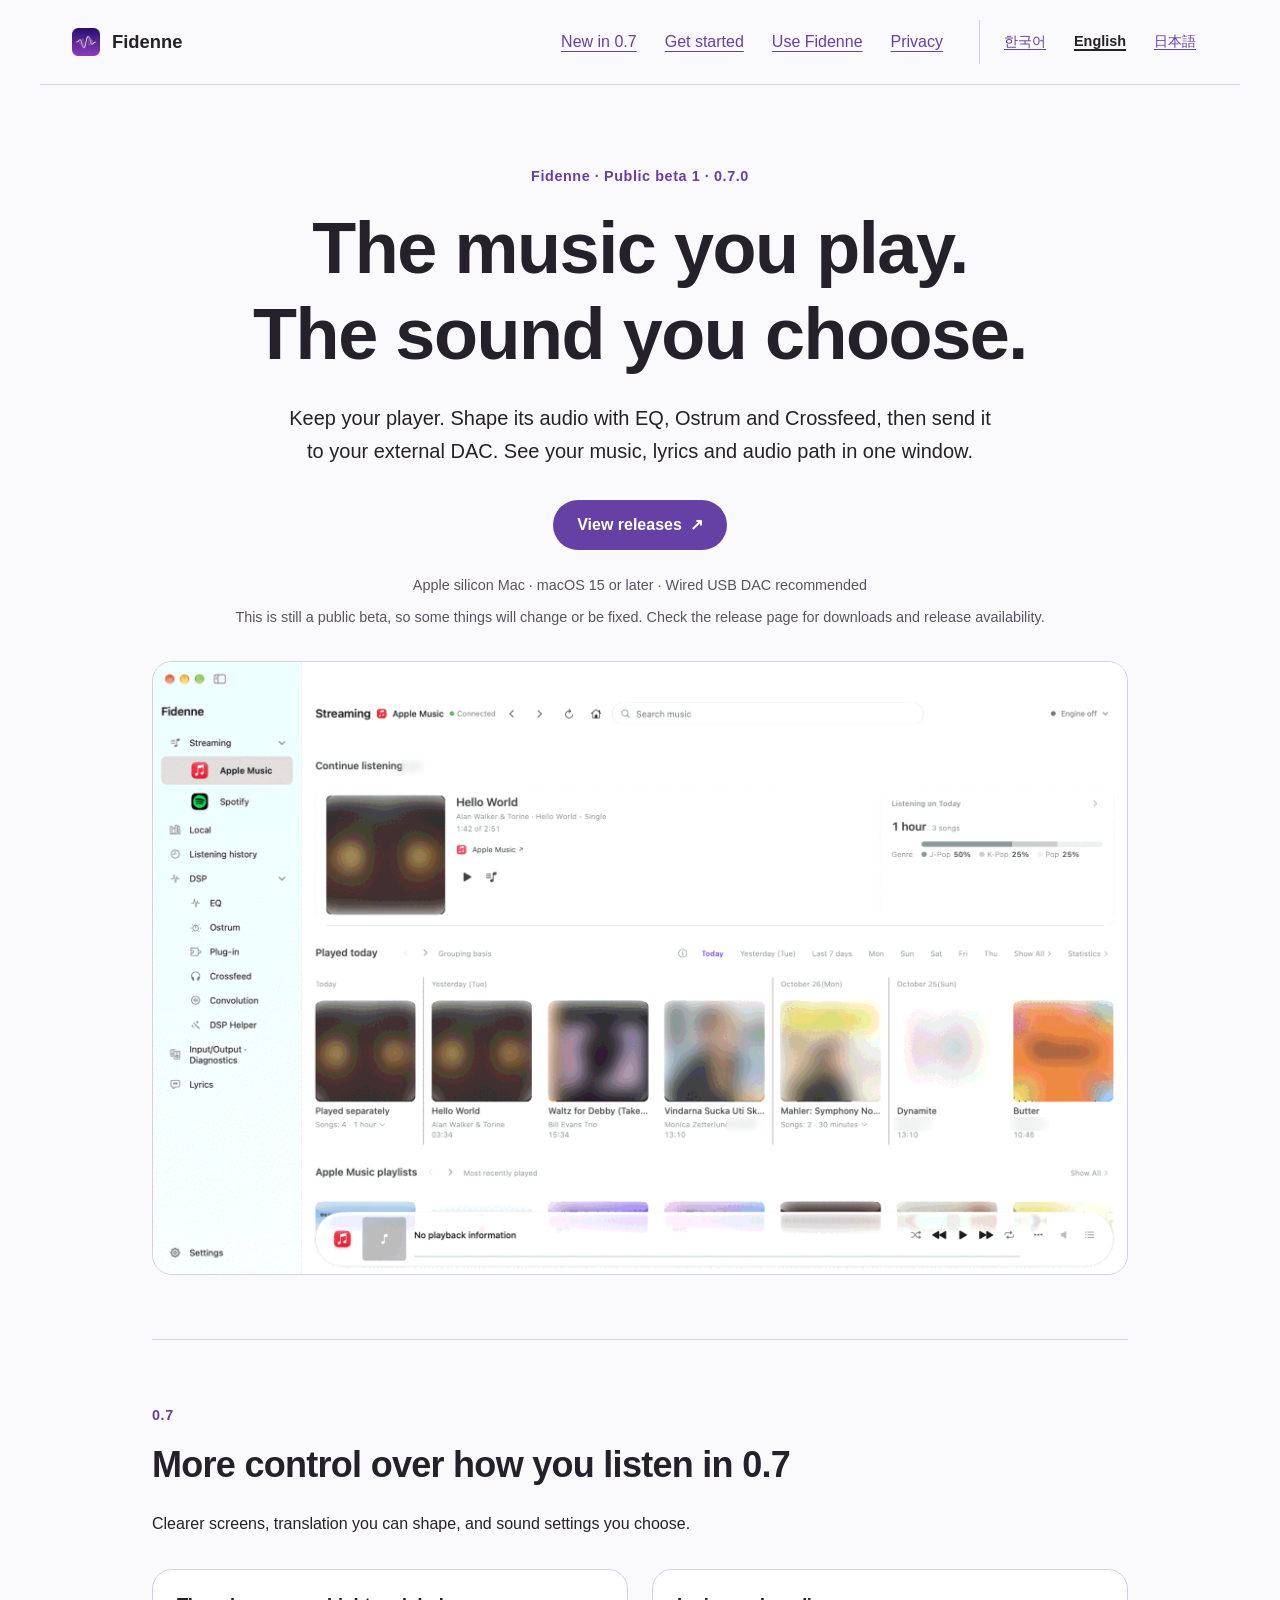
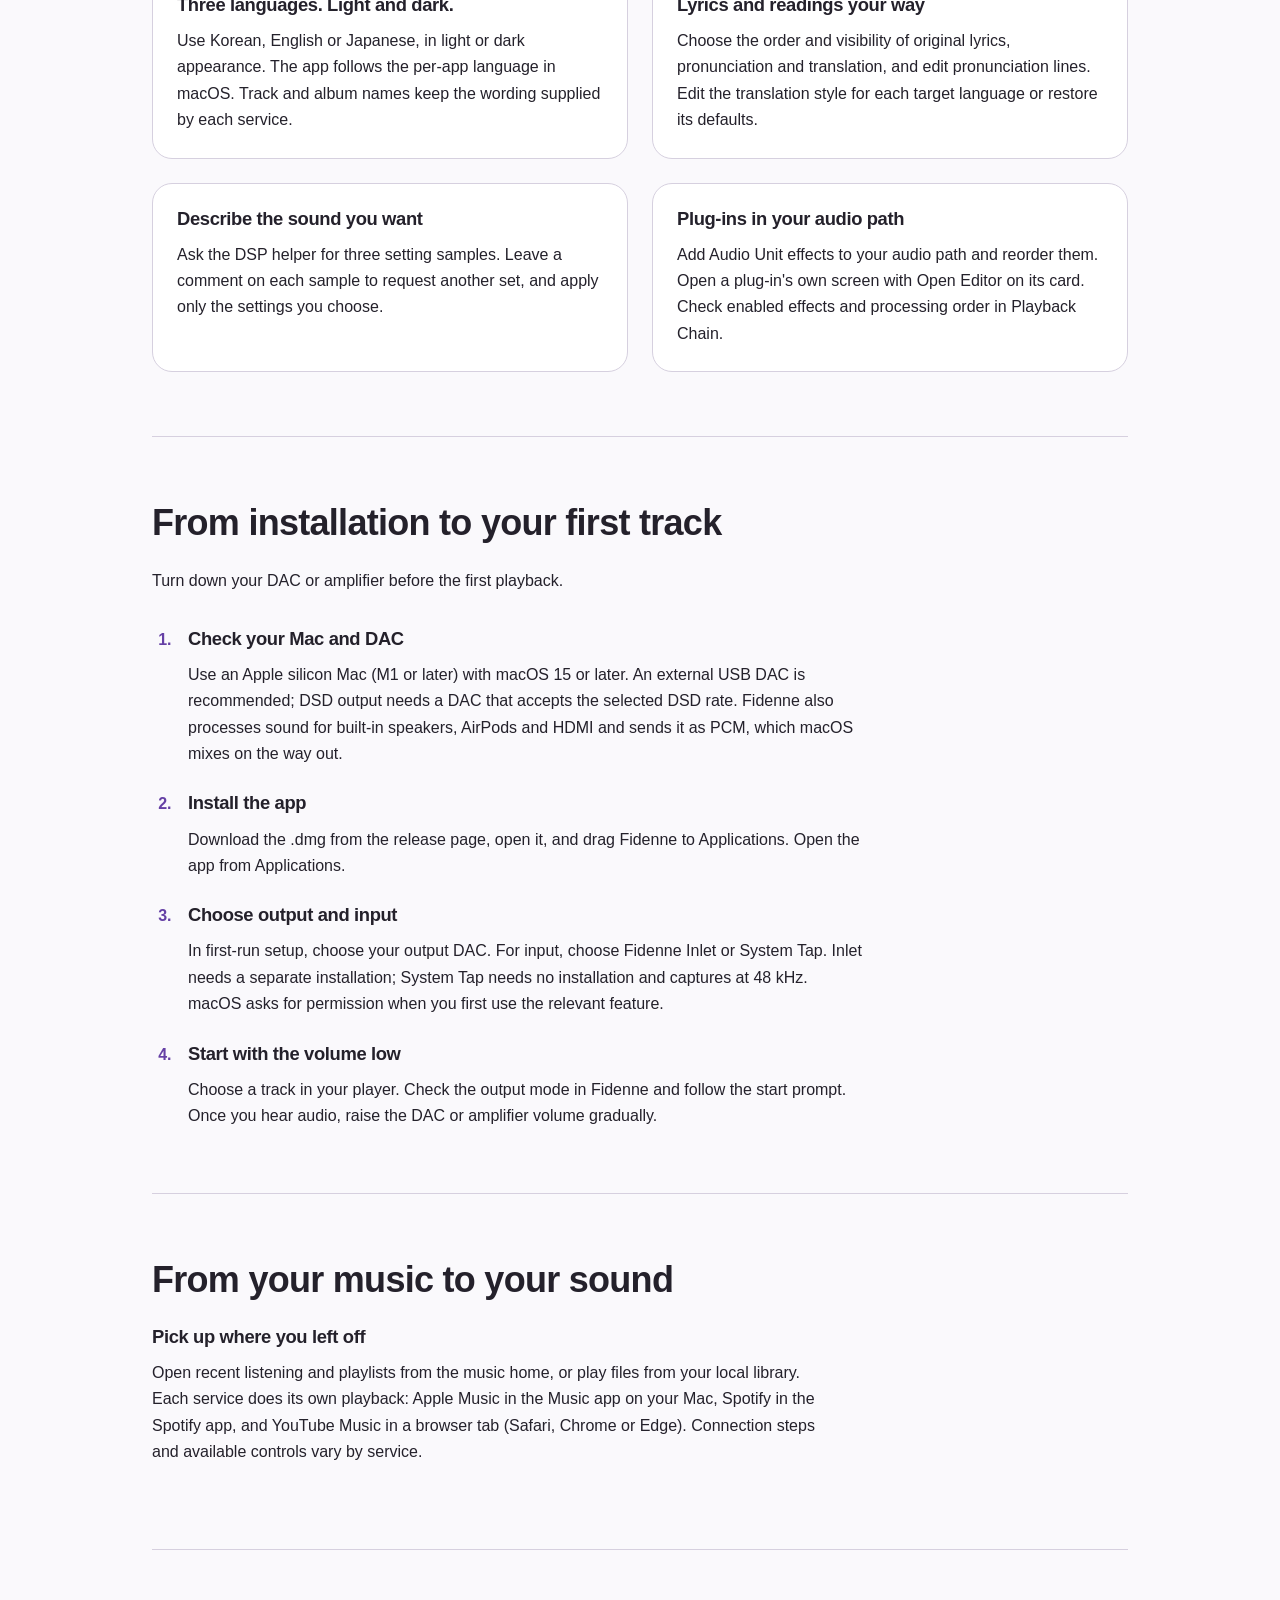
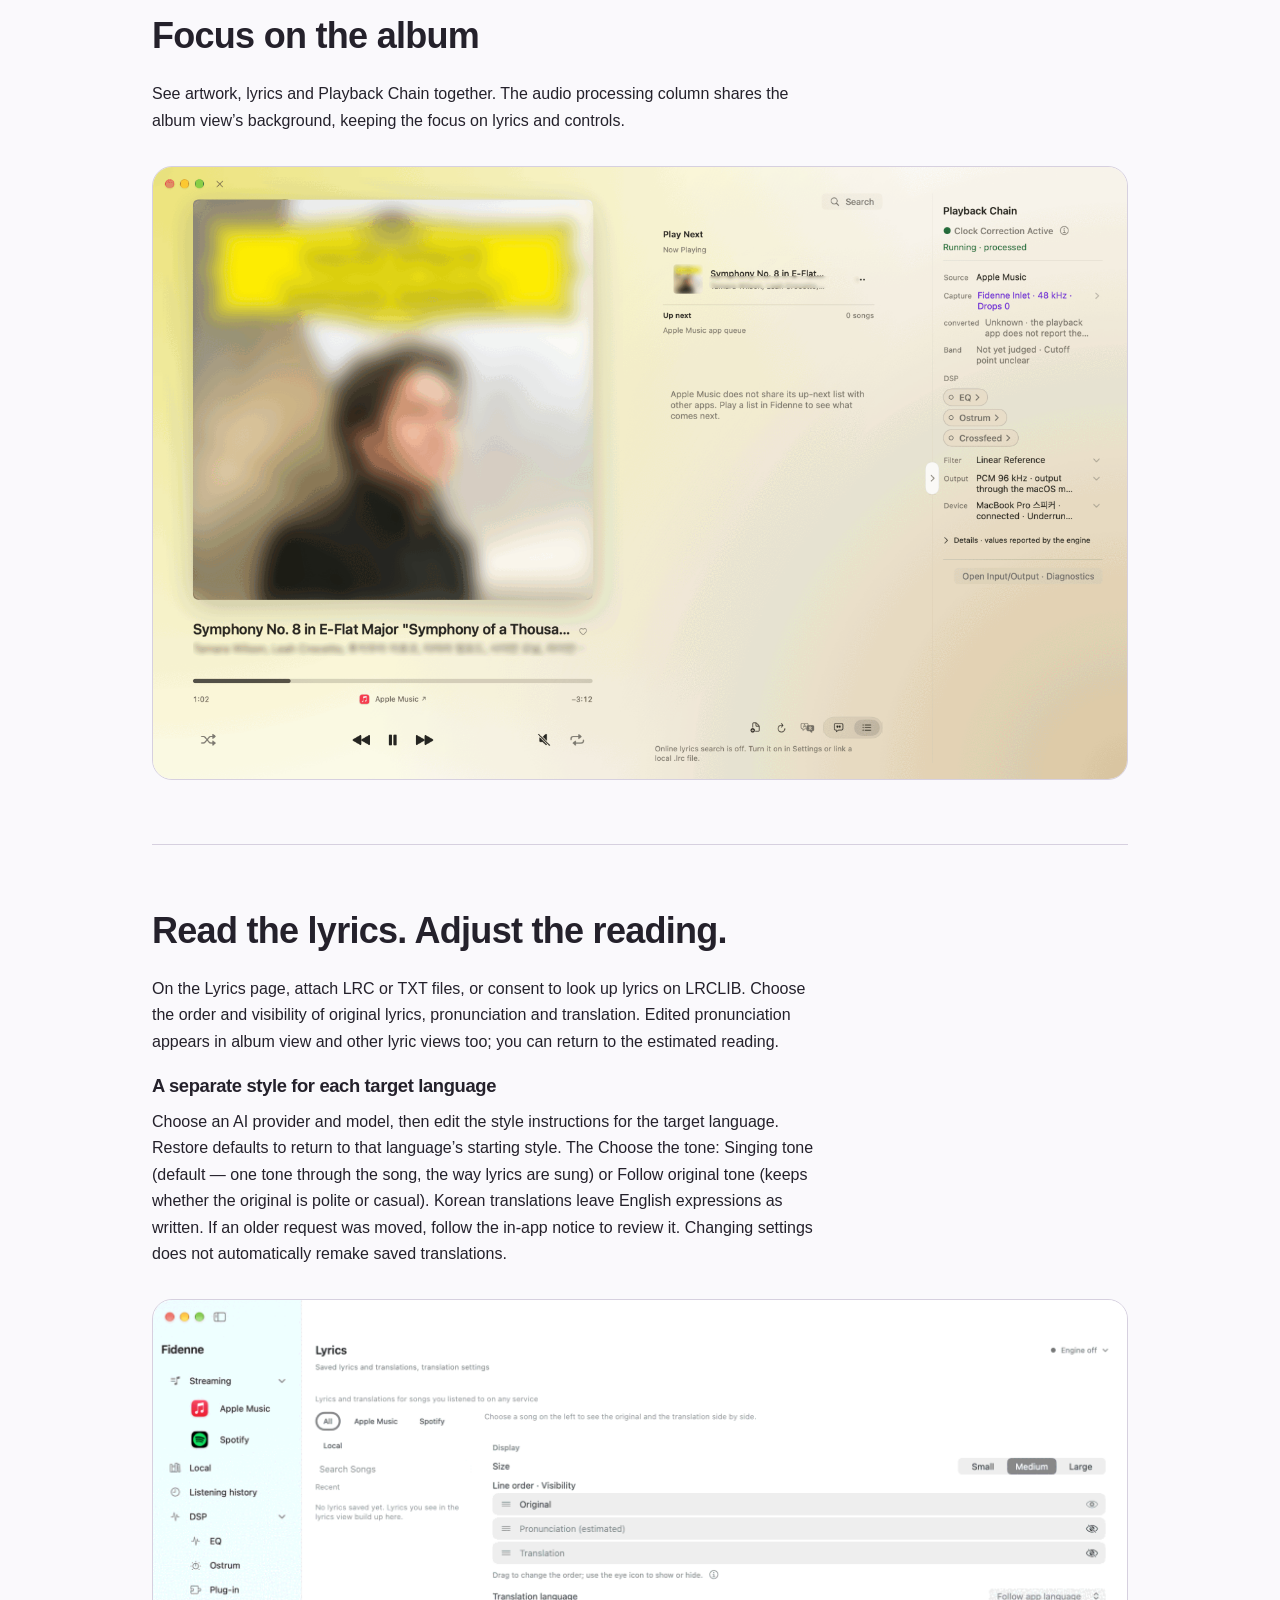
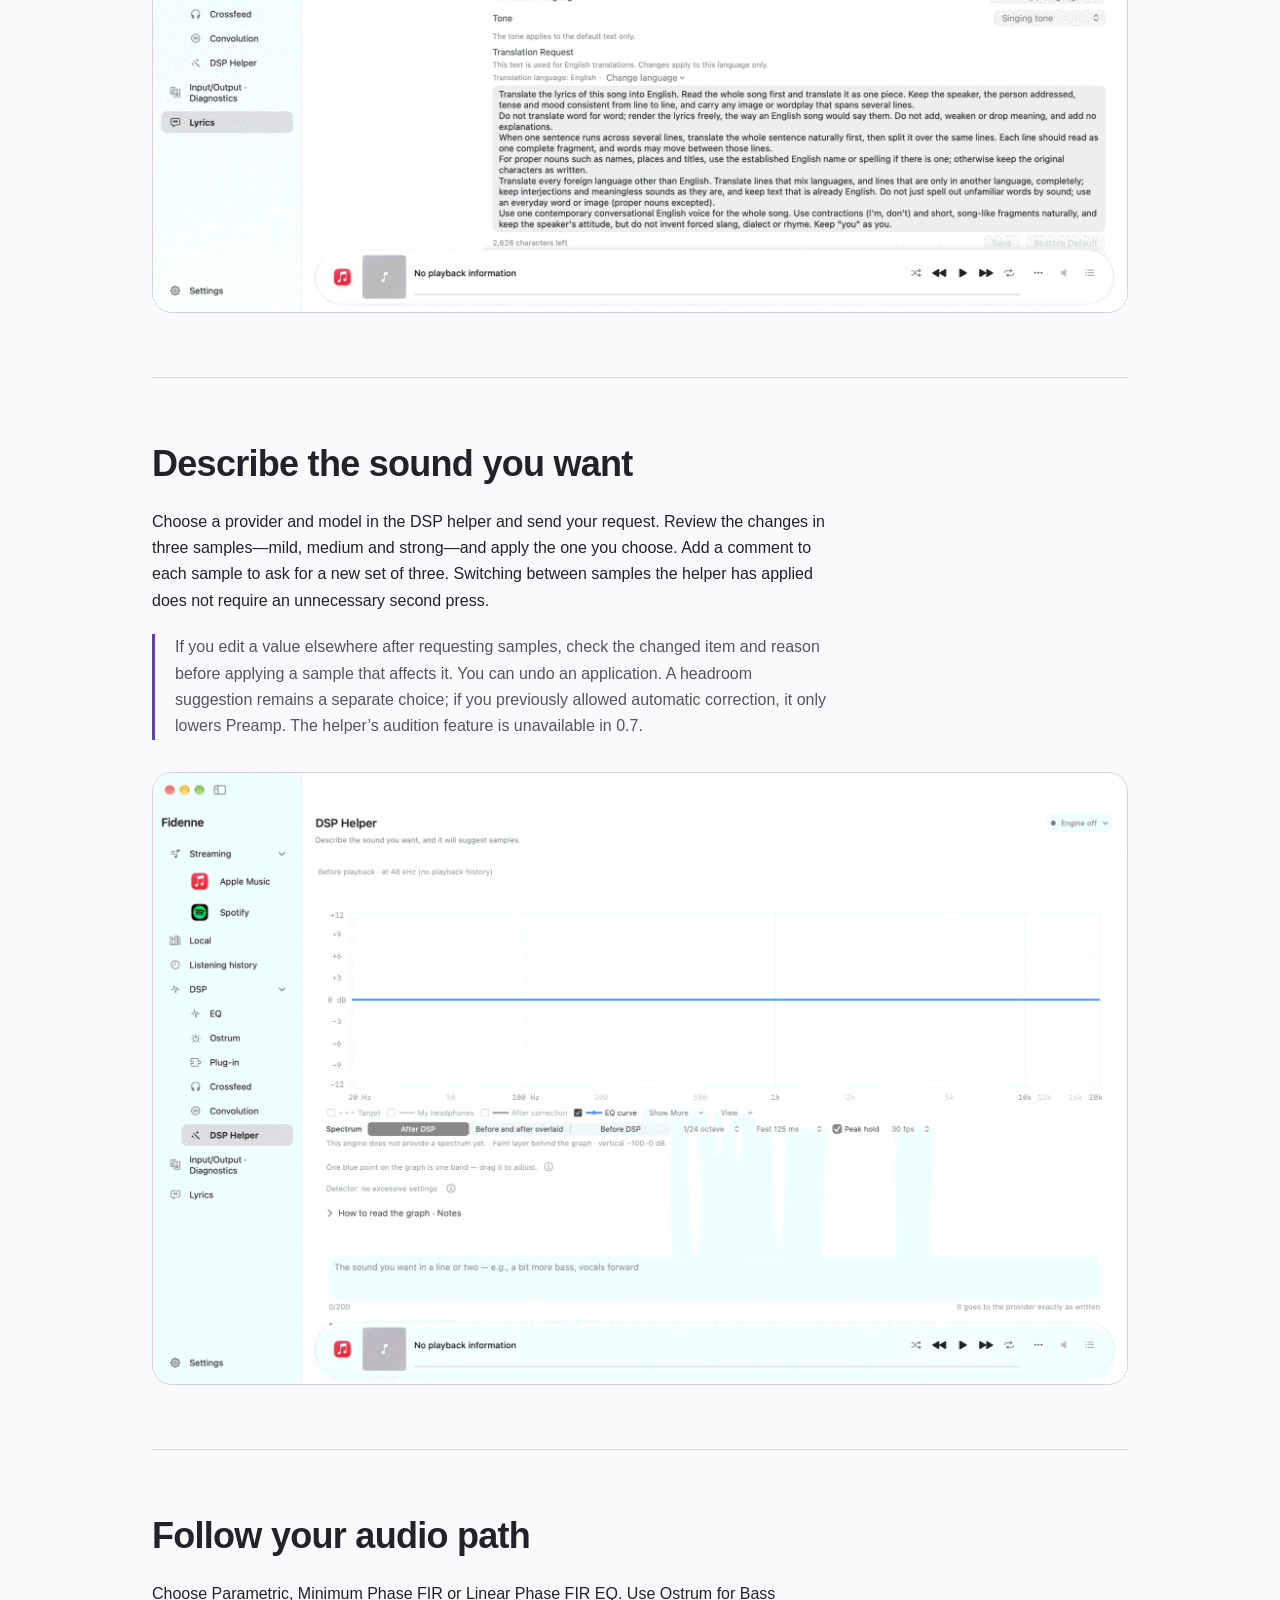
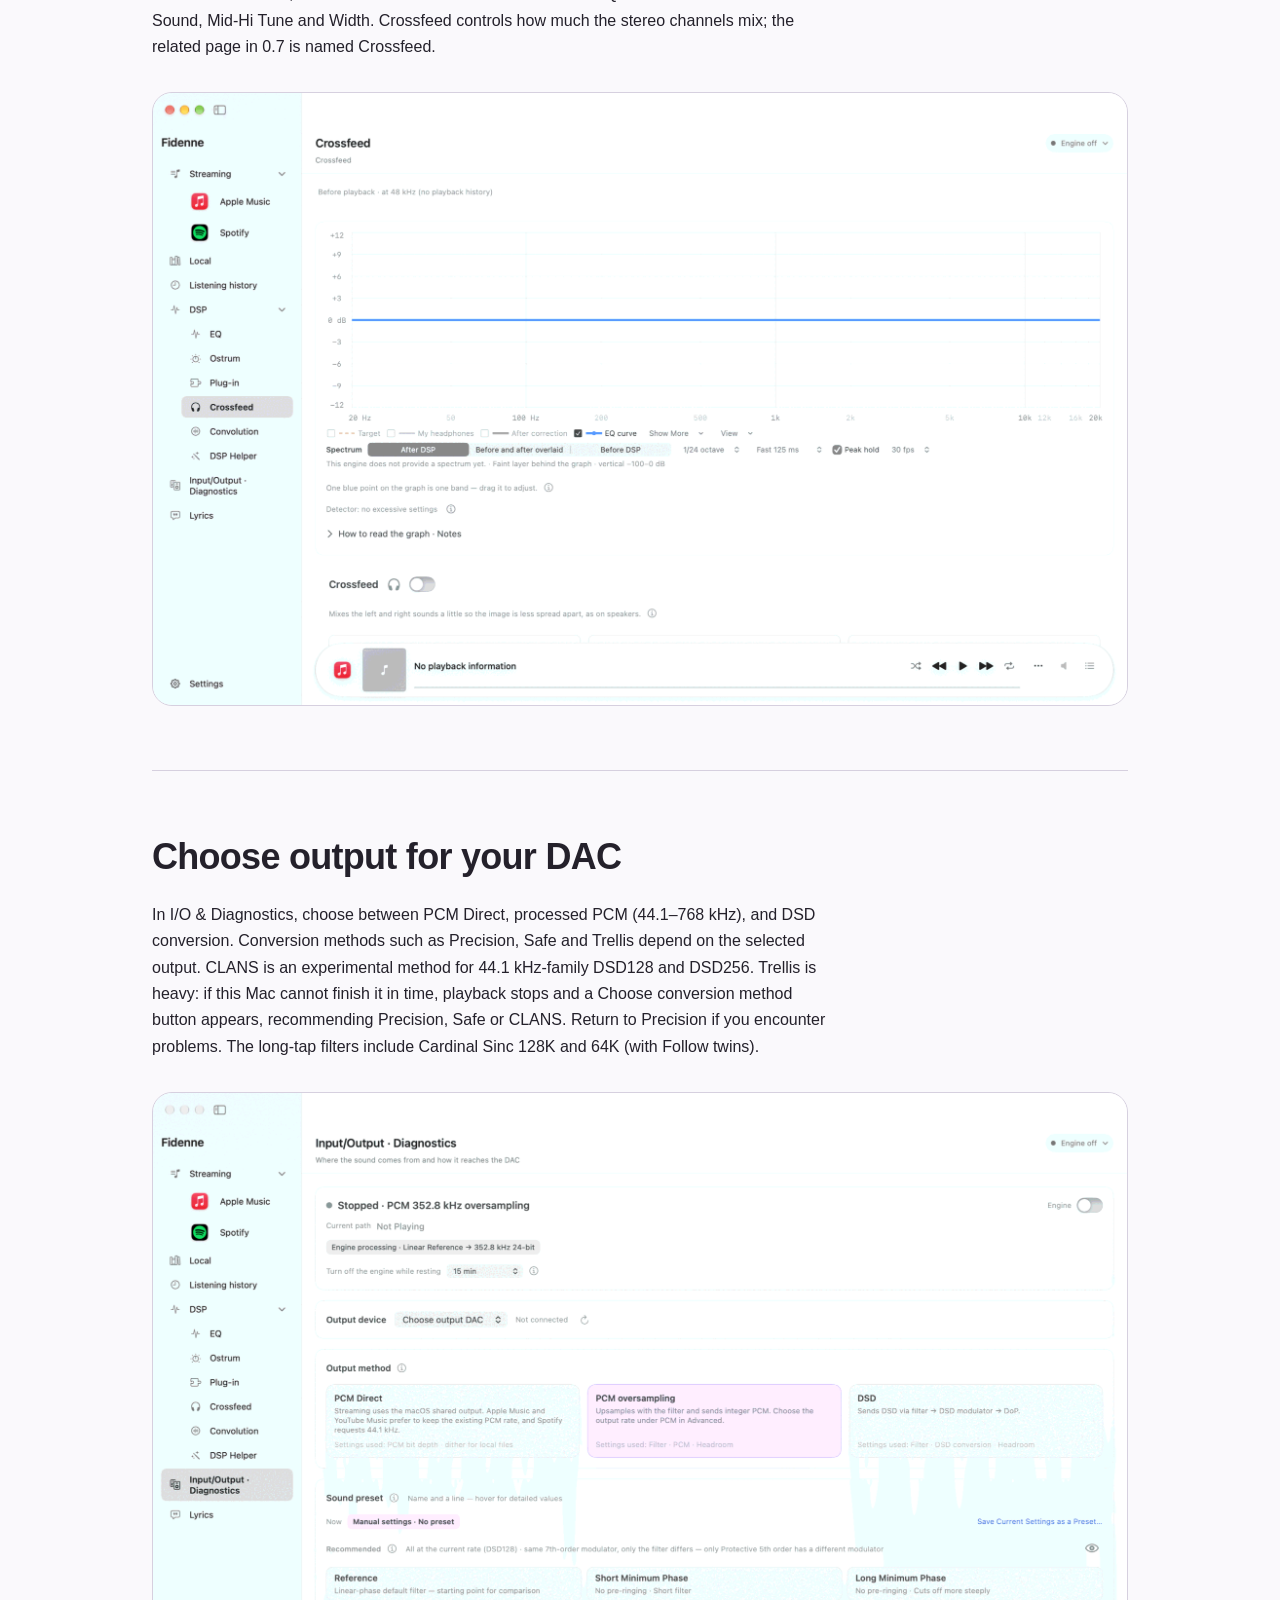
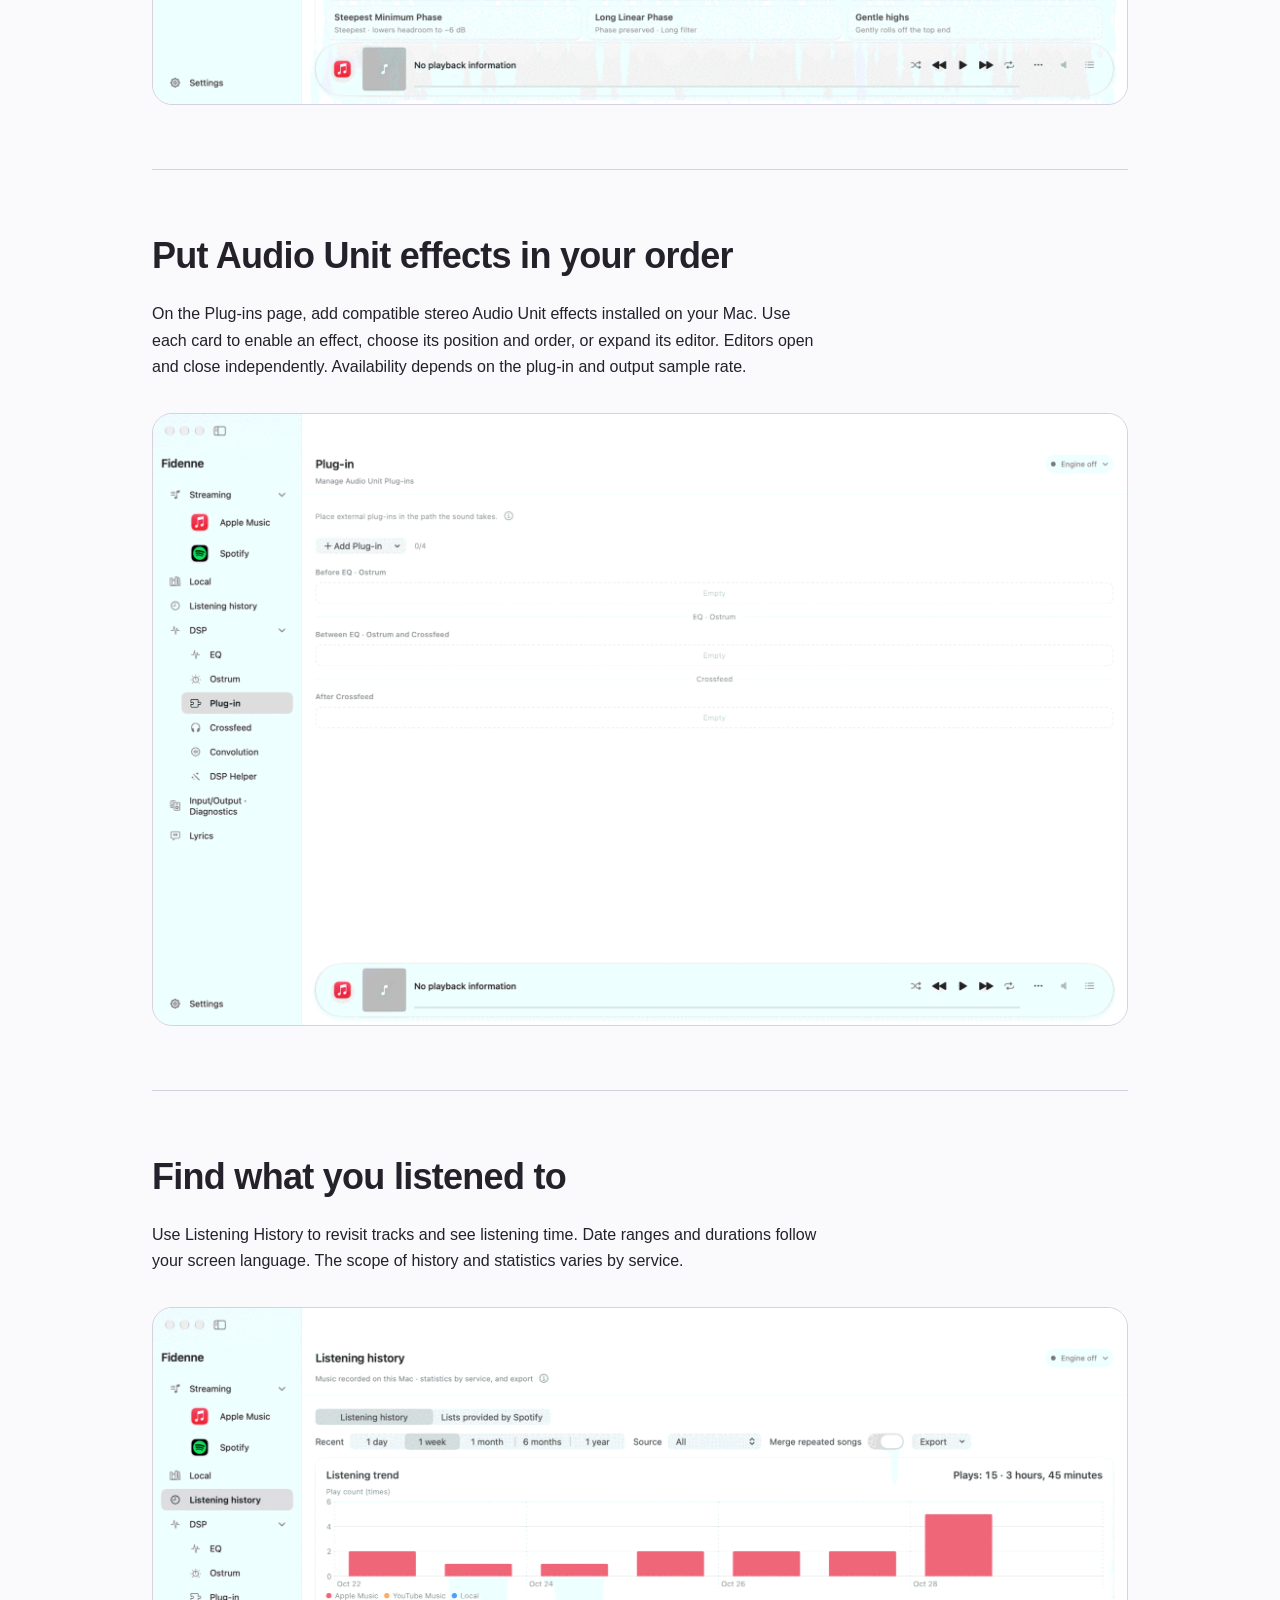
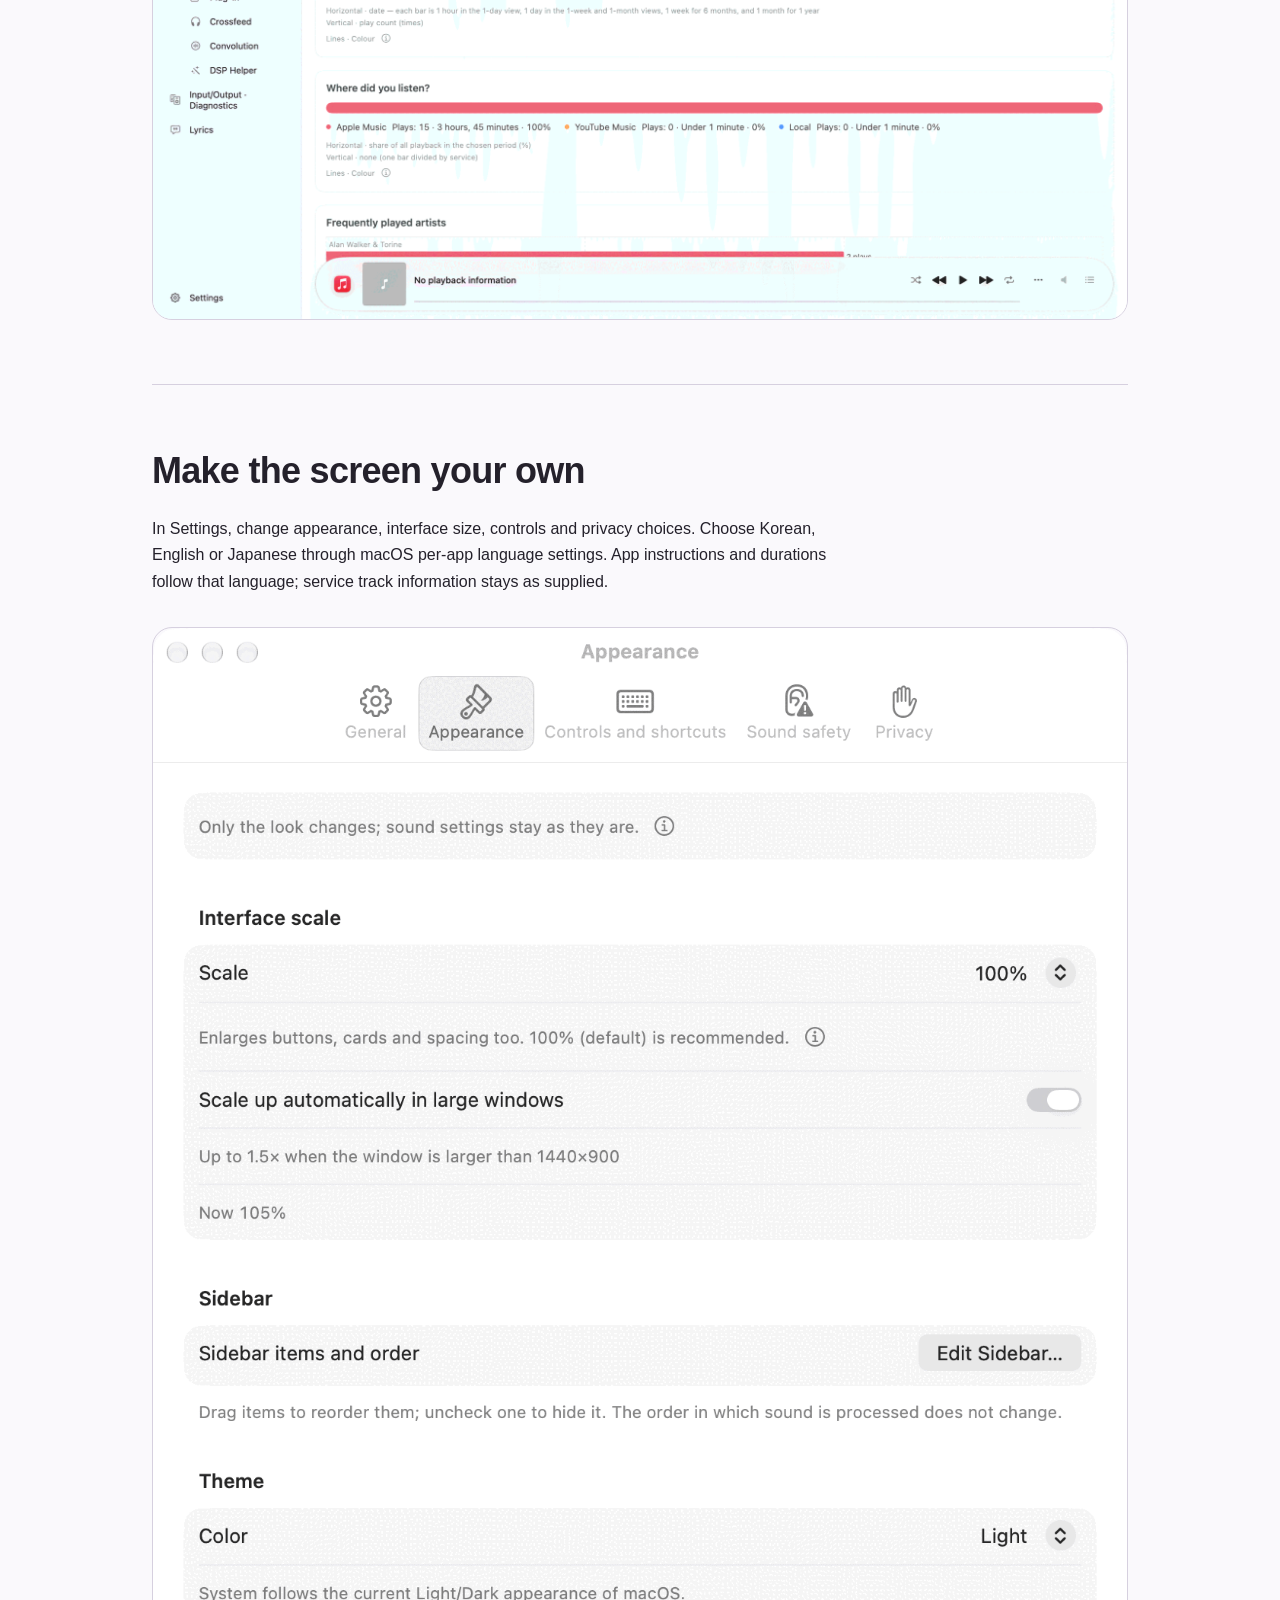
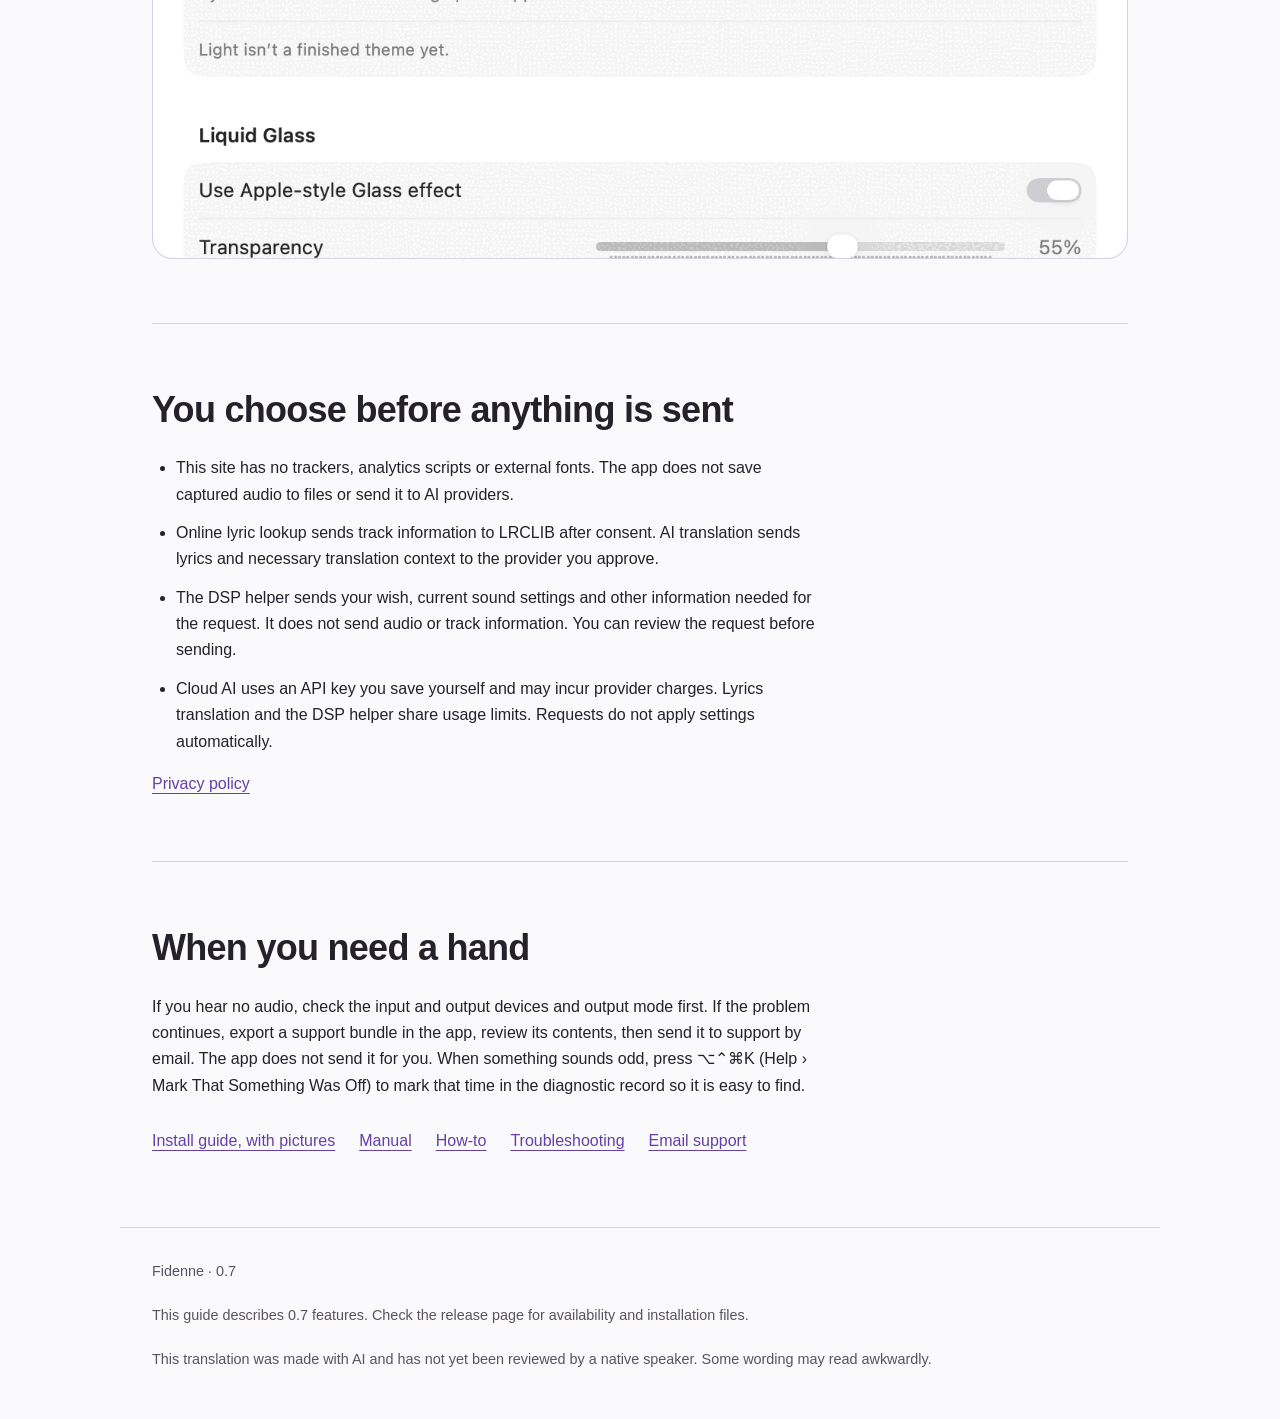
==== commit 6eeb46be: "Fidenne 0.7.0: install guide with 0.7 pictures; English and Japanese install guides [skip ci]" ====
--- a/docs/en/index.html
+++ b/docs/en/index.html
@@ -57,7 +57,7 @@
 <section id="settings" aria-labelledby="settings-title"><h2 id="settings-title">Make the screen your own</h2><p>In Settings, change appearance, interface size, controls and privacy choices. Choose Korean, English or Japanese through macOS per-app language settings. App instructions and durations follow that language; service track information stays as supplied.</p><figure class="screenshot-slot" id="shot-settings">
 <picture><source media="(prefers-color-scheme: dark)" srcset="../img/0.7/settings-dark-en.png"><img src="../img/0.7/settings-light-en.png" alt="Make the screen your own" loading="lazy"></picture></figure></section>
 <section id="privacy" aria-labelledby="privacy-title"><h2 id="privacy-title">You choose before anything is sent</h2><ul><li>This site has no trackers, analytics scripts or external fonts. The app does not save captured audio to files or send it to AI providers.</li><li>Online lyric lookup sends track information to LRCLIB after consent. AI translation sends lyrics and necessary translation context to the provider you approve.</li><li>The DSP helper sends your wish, current sound settings and other information needed for the request. It does not send audio or track information. You can review the request before sending.</li><li>Cloud AI uses an API key you save yourself and may incur provider charges. Lyrics translation and the DSP helper share usage limits. Requests do not apply settings automatically.</li></ul><a href="https://github.com/fidenne/fidenne/blob/main/PRIVACY.en.md">Privacy policy</a></section>
-<section id="help" aria-labelledby="help-title"><h2 id="help-title">When you need a hand</h2><p>If you hear no audio, check the input and output devices and output mode first. If the problem continues, export a support bundle in the app, review its contents, then send it to support by email. The app does not send it for you. When something sounds odd, press ⌥⌃⌘K (Help › Mark That Something Was Off) to mark that time in the diagnostic record so it is easy to find.</p><div class="resource-links"><a href="../install.html" lang="ko" hreflang="ko">Install guide (Korean, with pictures)</a><a href="https://github.com/fidenne/fidenne/blob/main/docs/user/en/MANUAL.md">Manual</a><a href="https://github.com/fidenne/fidenne/blob/main/docs/user/en/HOW-TO.md">How-to</a><a href="https://github.com/fidenne/fidenne/blob/main/docs/user/en/TROUBLESHOOTING.md">Troubleshooting</a><a href="mailto:fidenne.support@gmail.com">Email support</a></div></section>
+<section id="help" aria-labelledby="help-title"><h2 id="help-title">When you need a hand</h2><p>If you hear no audio, check the input and output devices and output mode first. If the problem continues, export a support bundle in the app, review its contents, then send it to support by email. The app does not send it for you. When something sounds odd, press ⌥⌃⌘K (Help › Mark That Something Was Off) to mark that time in the diagnostic record so it is easy to find.</p><div class="resource-links"><a href="install.html">Install guide, with pictures</a><a href="https://github.com/fidenne/fidenne/blob/main/docs/user/en/MANUAL.md">Manual</a><a href="https://github.com/fidenne/fidenne/blob/main/docs/user/en/HOW-TO.md">How-to</a><a href="https://github.com/fidenne/fidenne/blob/main/docs/user/en/TROUBLESHOOTING.md">Troubleshooting</a><a href="mailto:fidenne.support@gmail.com">Email support</a></div></section>
 </main>
 <footer><p>Fidenne · 0.7</p><p>This guide describes 0.7 features. Check the release page for availability and installation files.</p><p>This translation was made with AI and has not yet been reviewed by a native speaker. Some wording may read awkwardly.</p></footer>
 </body>
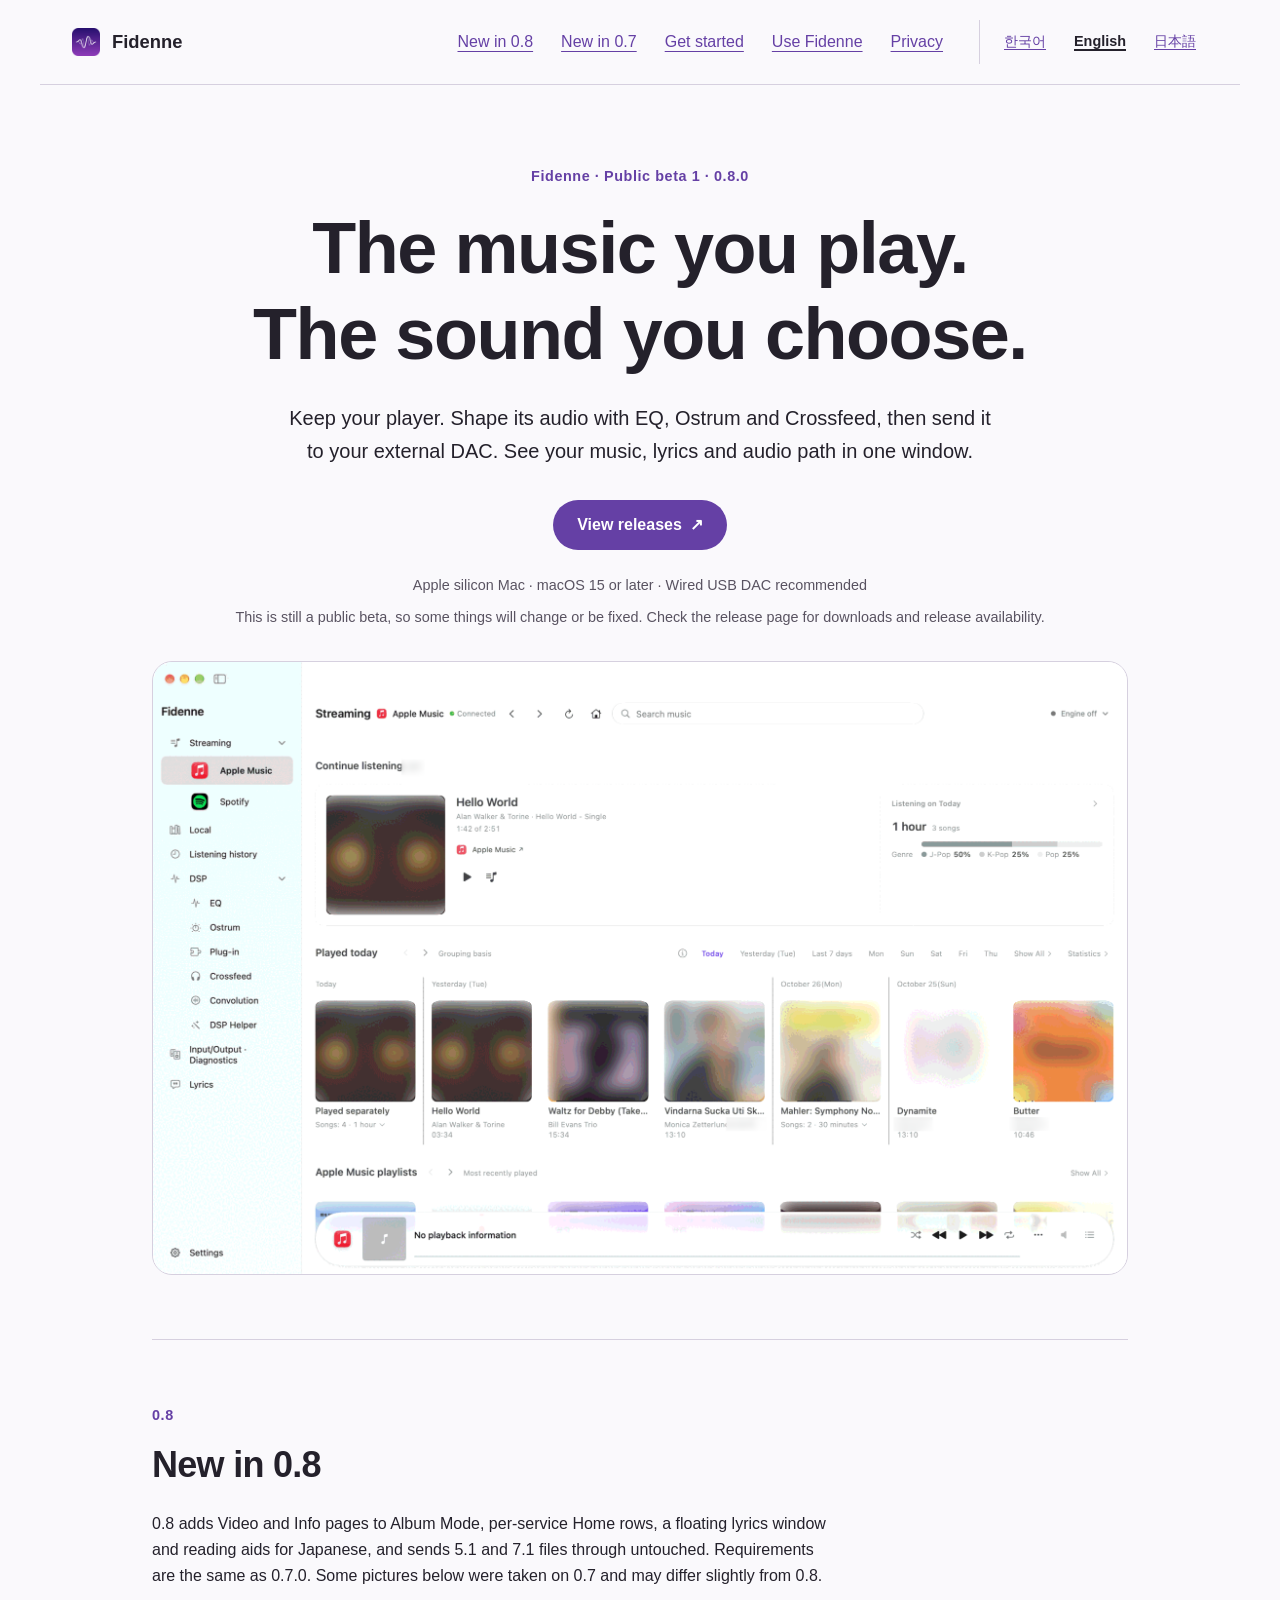
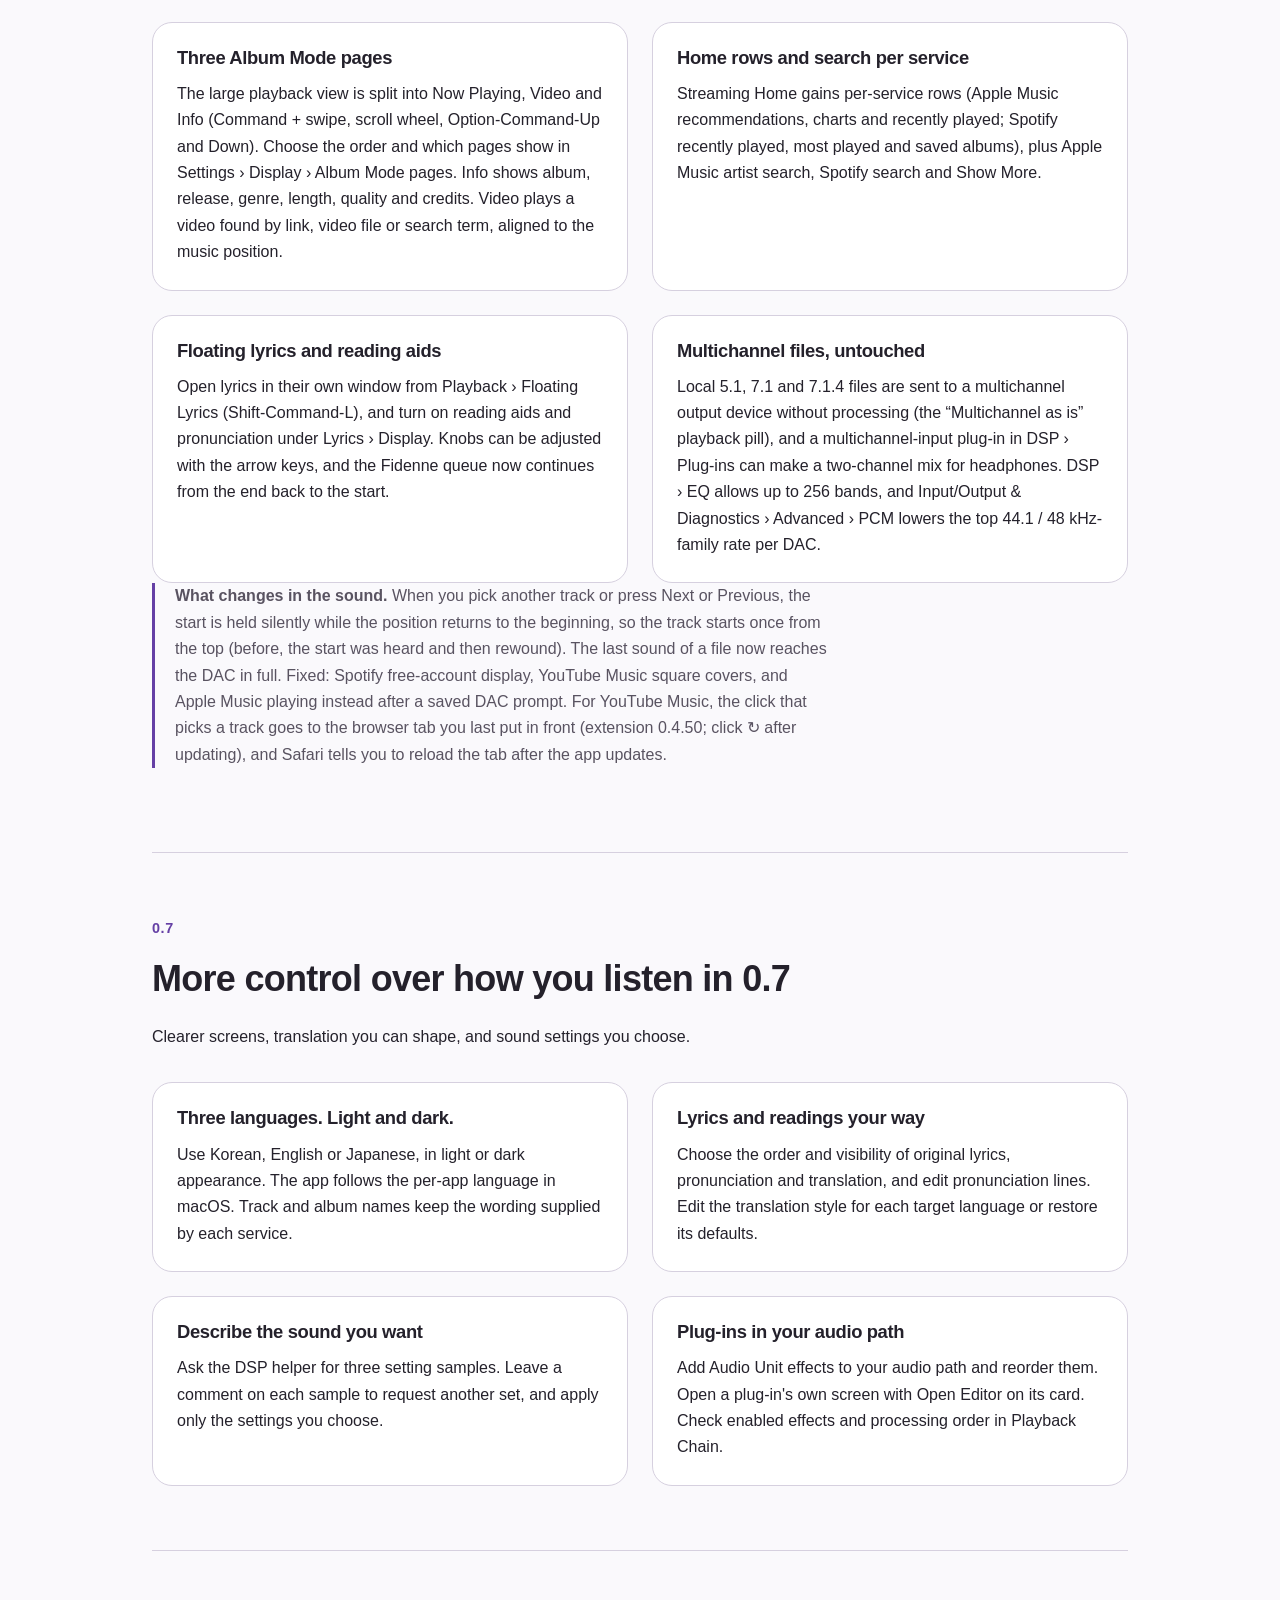
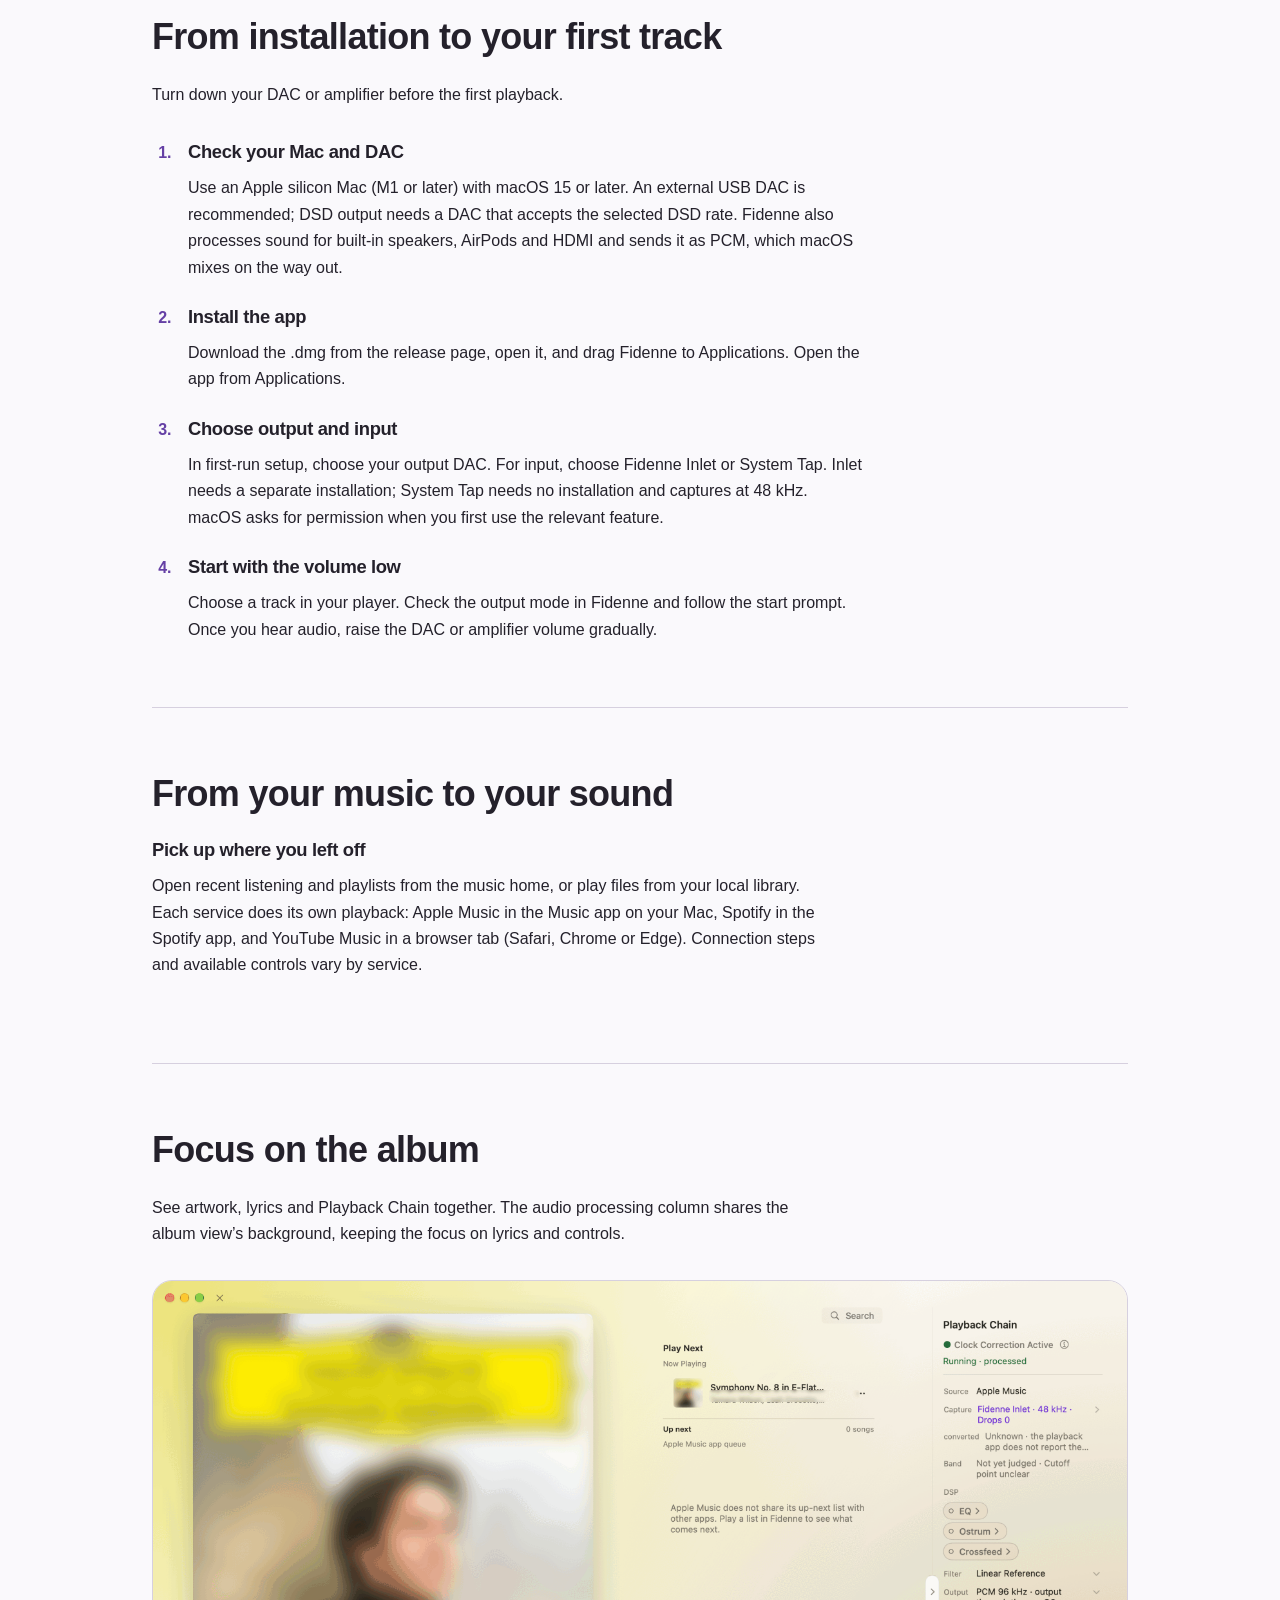
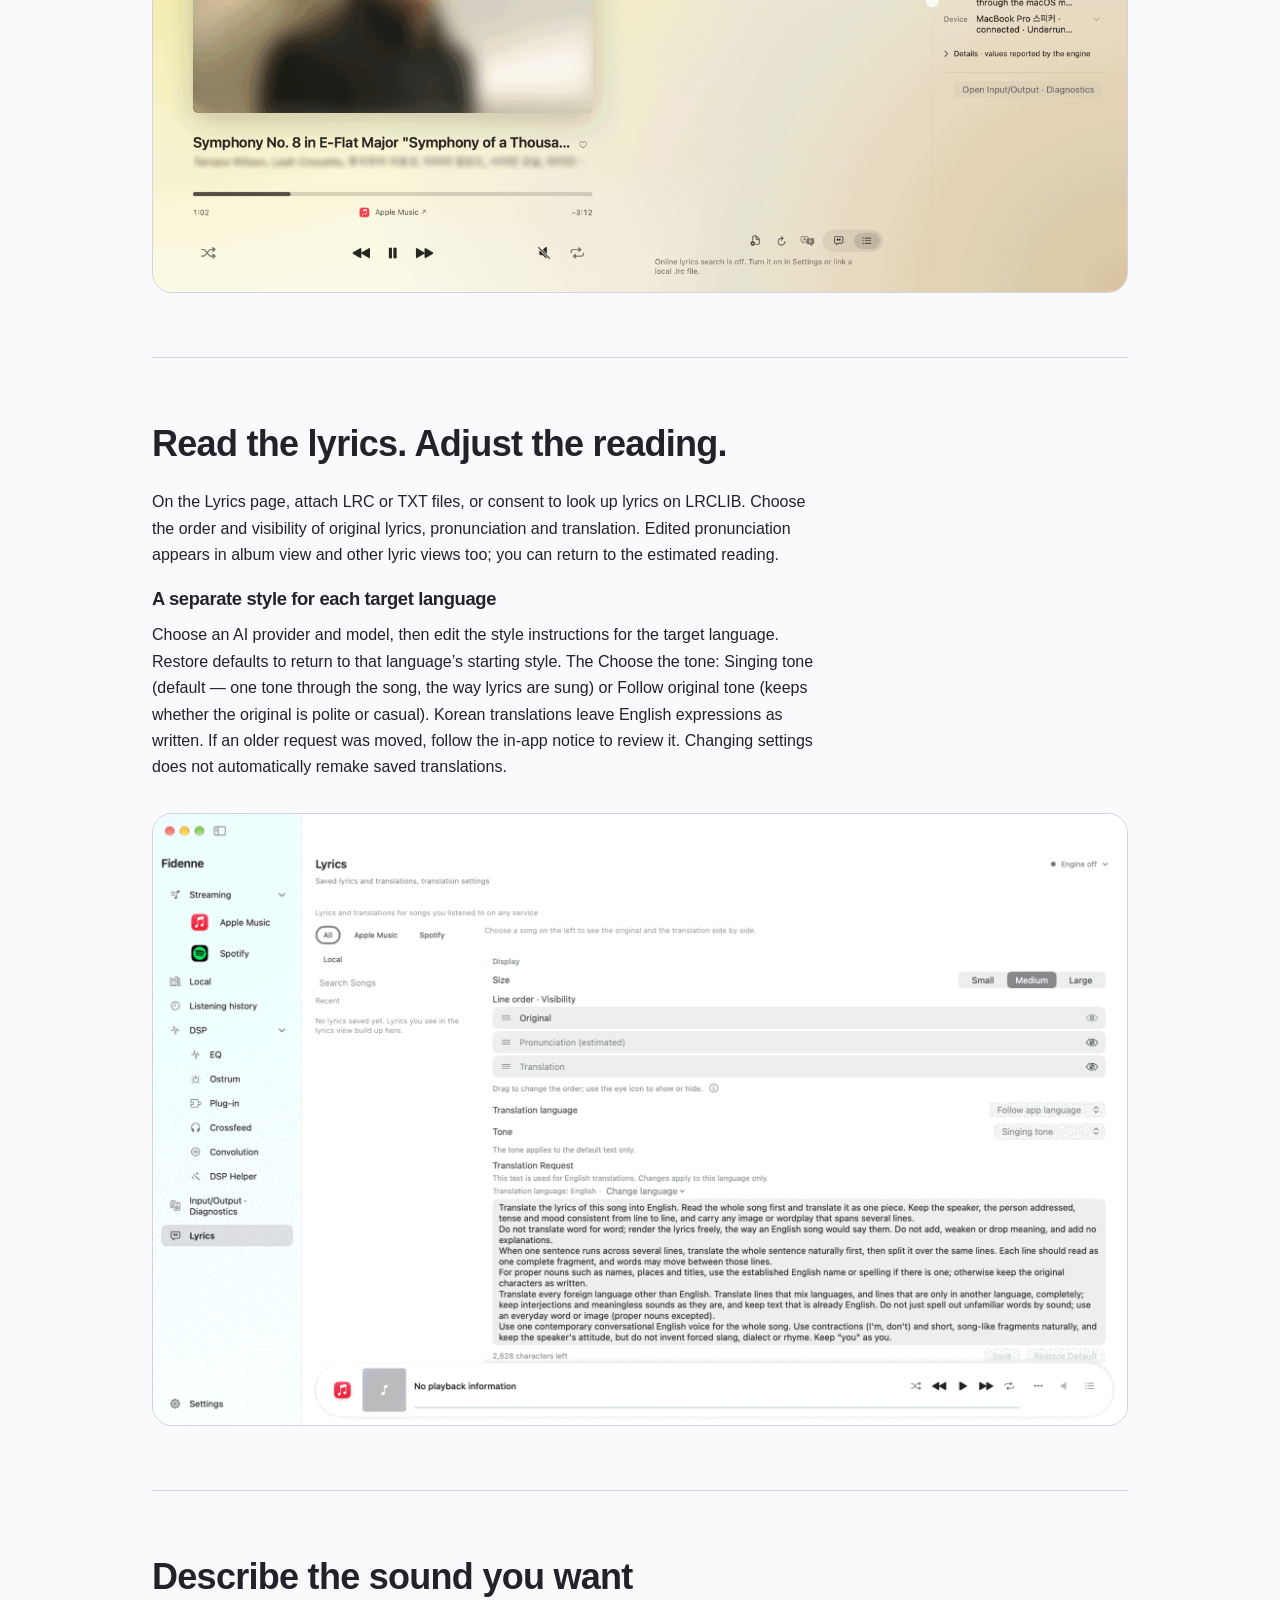
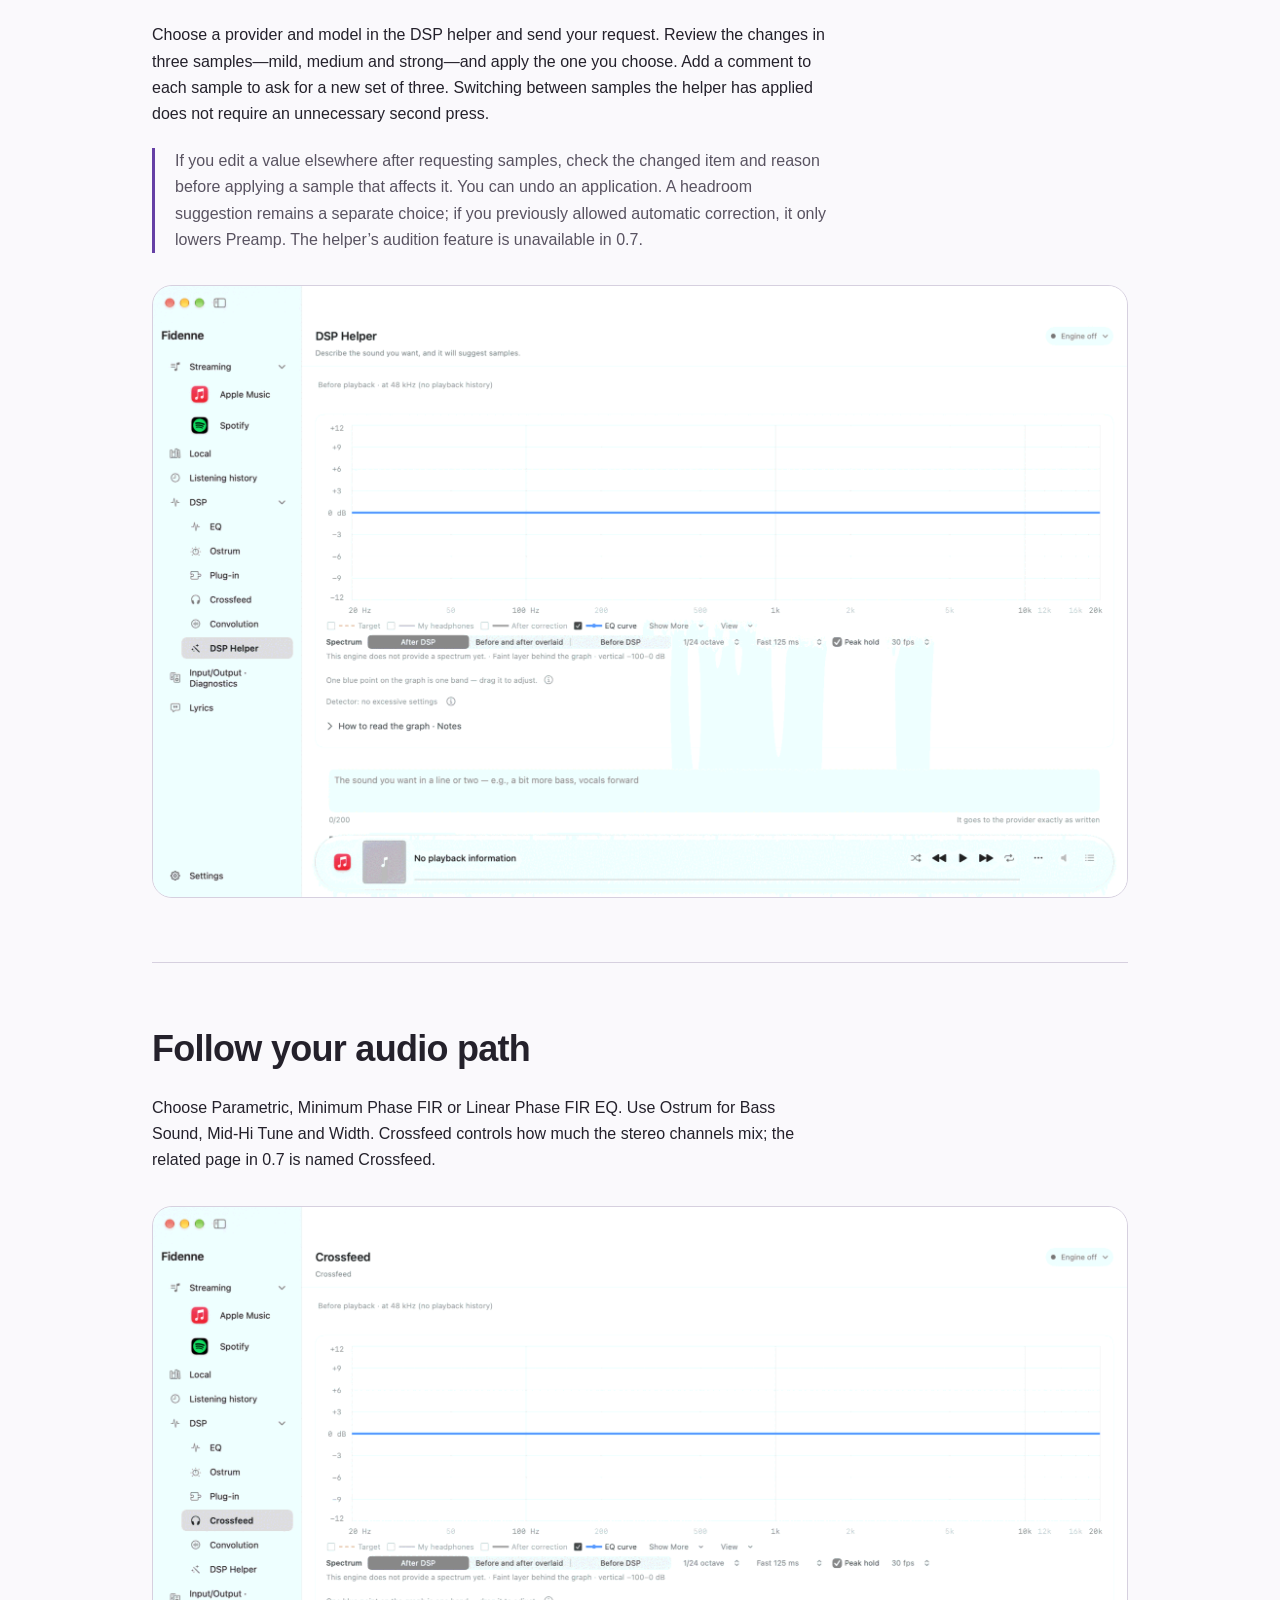
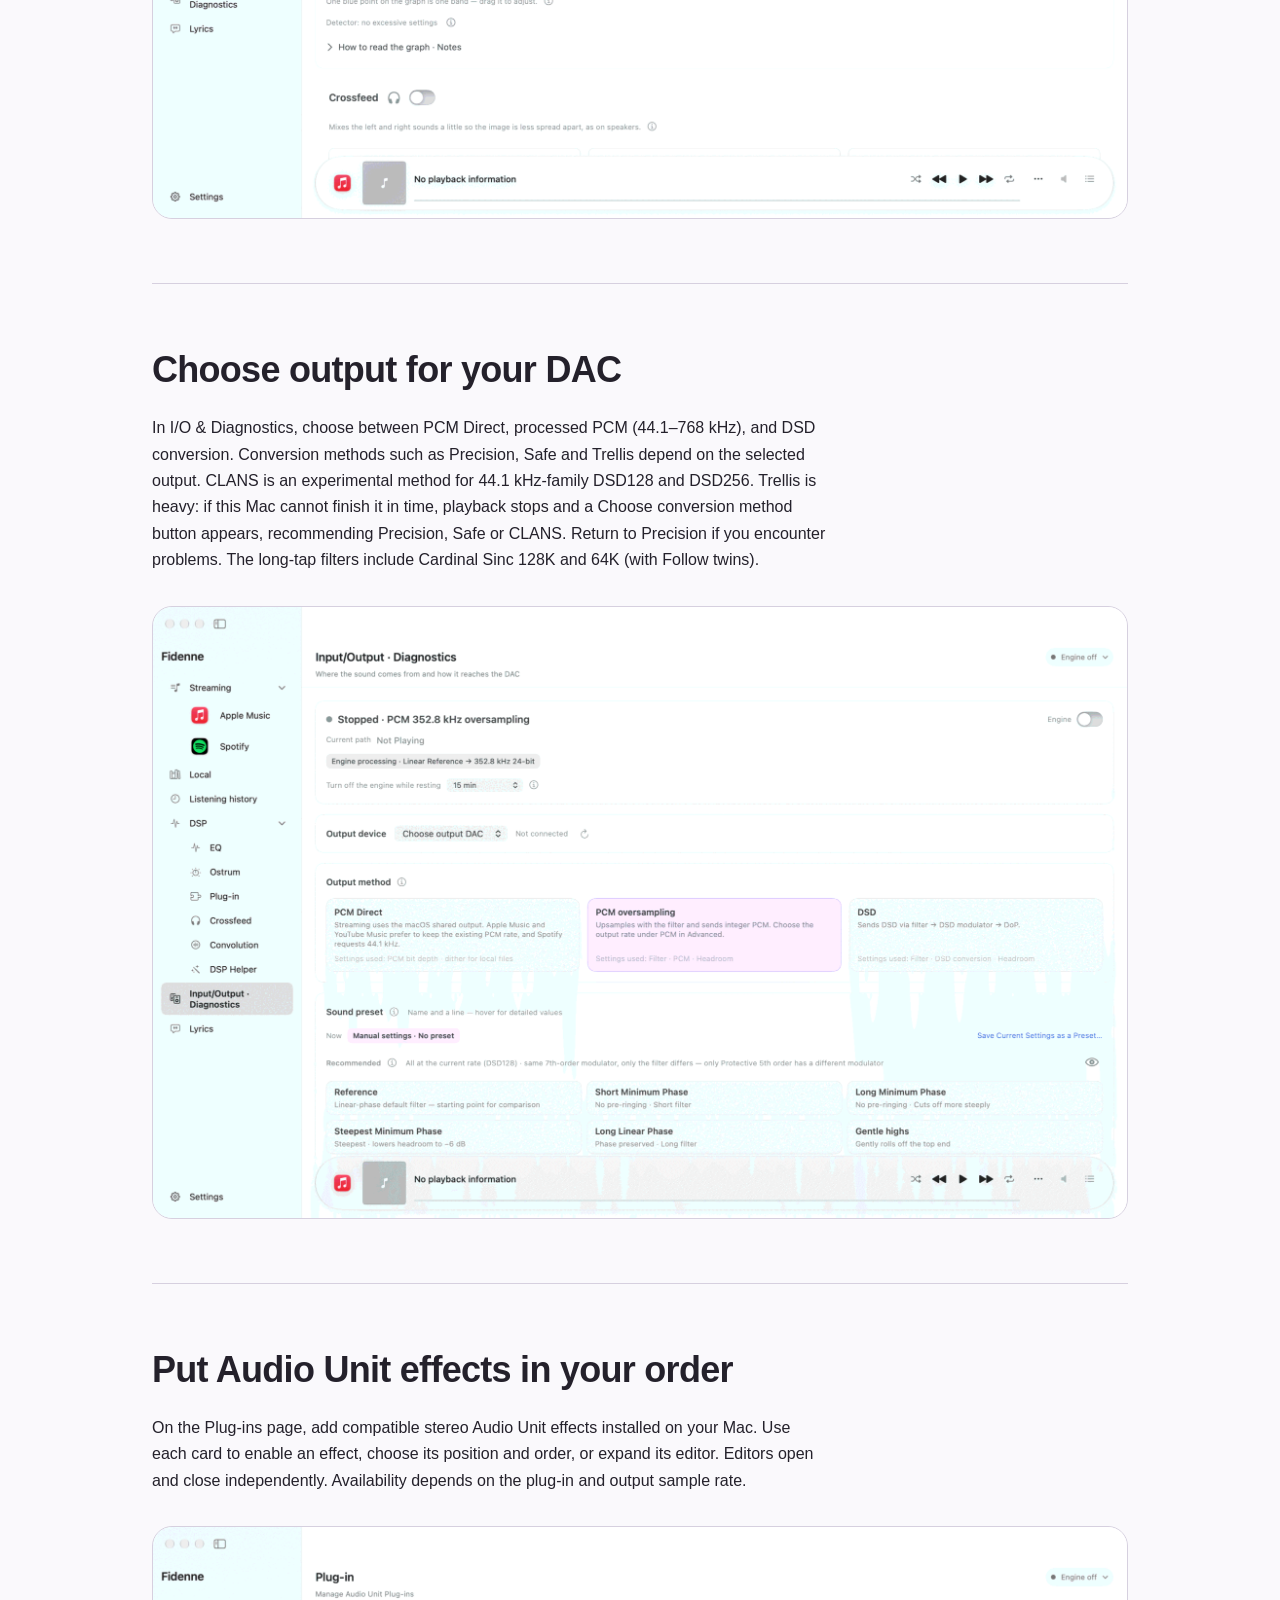
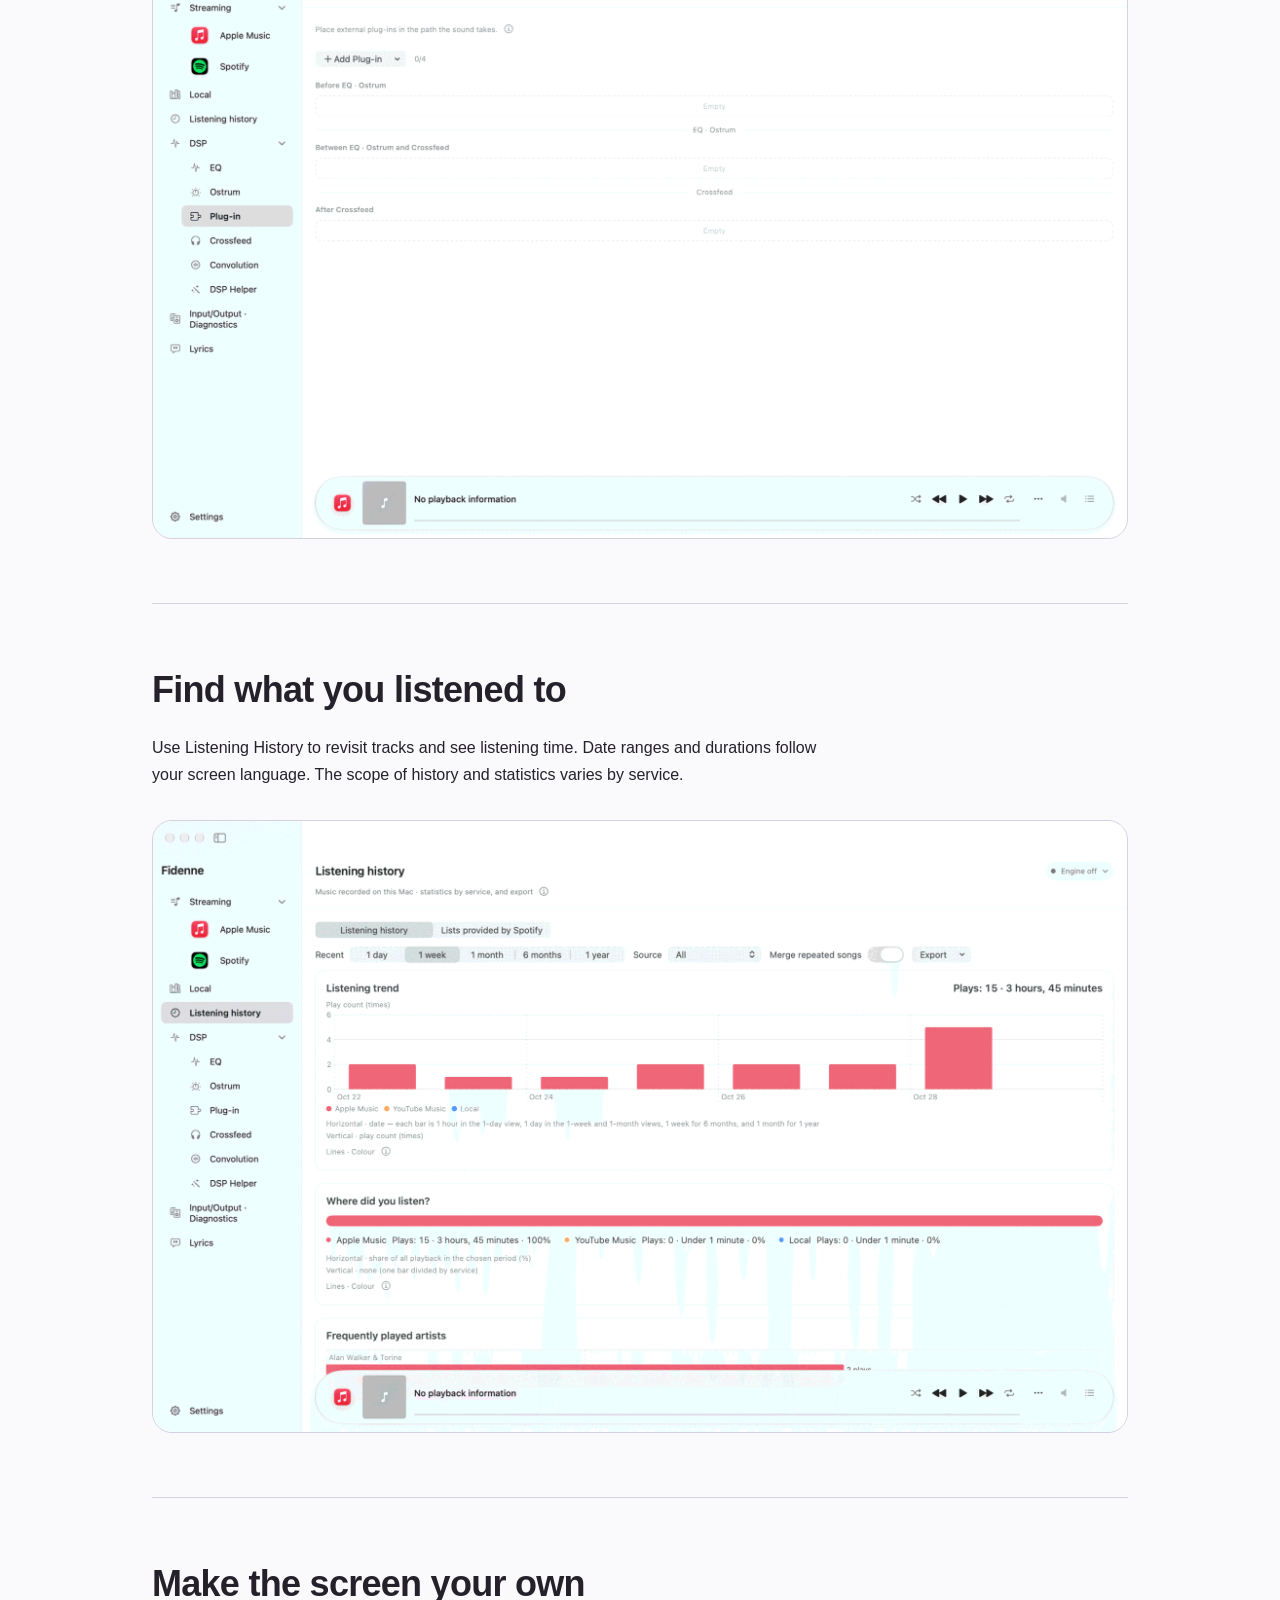
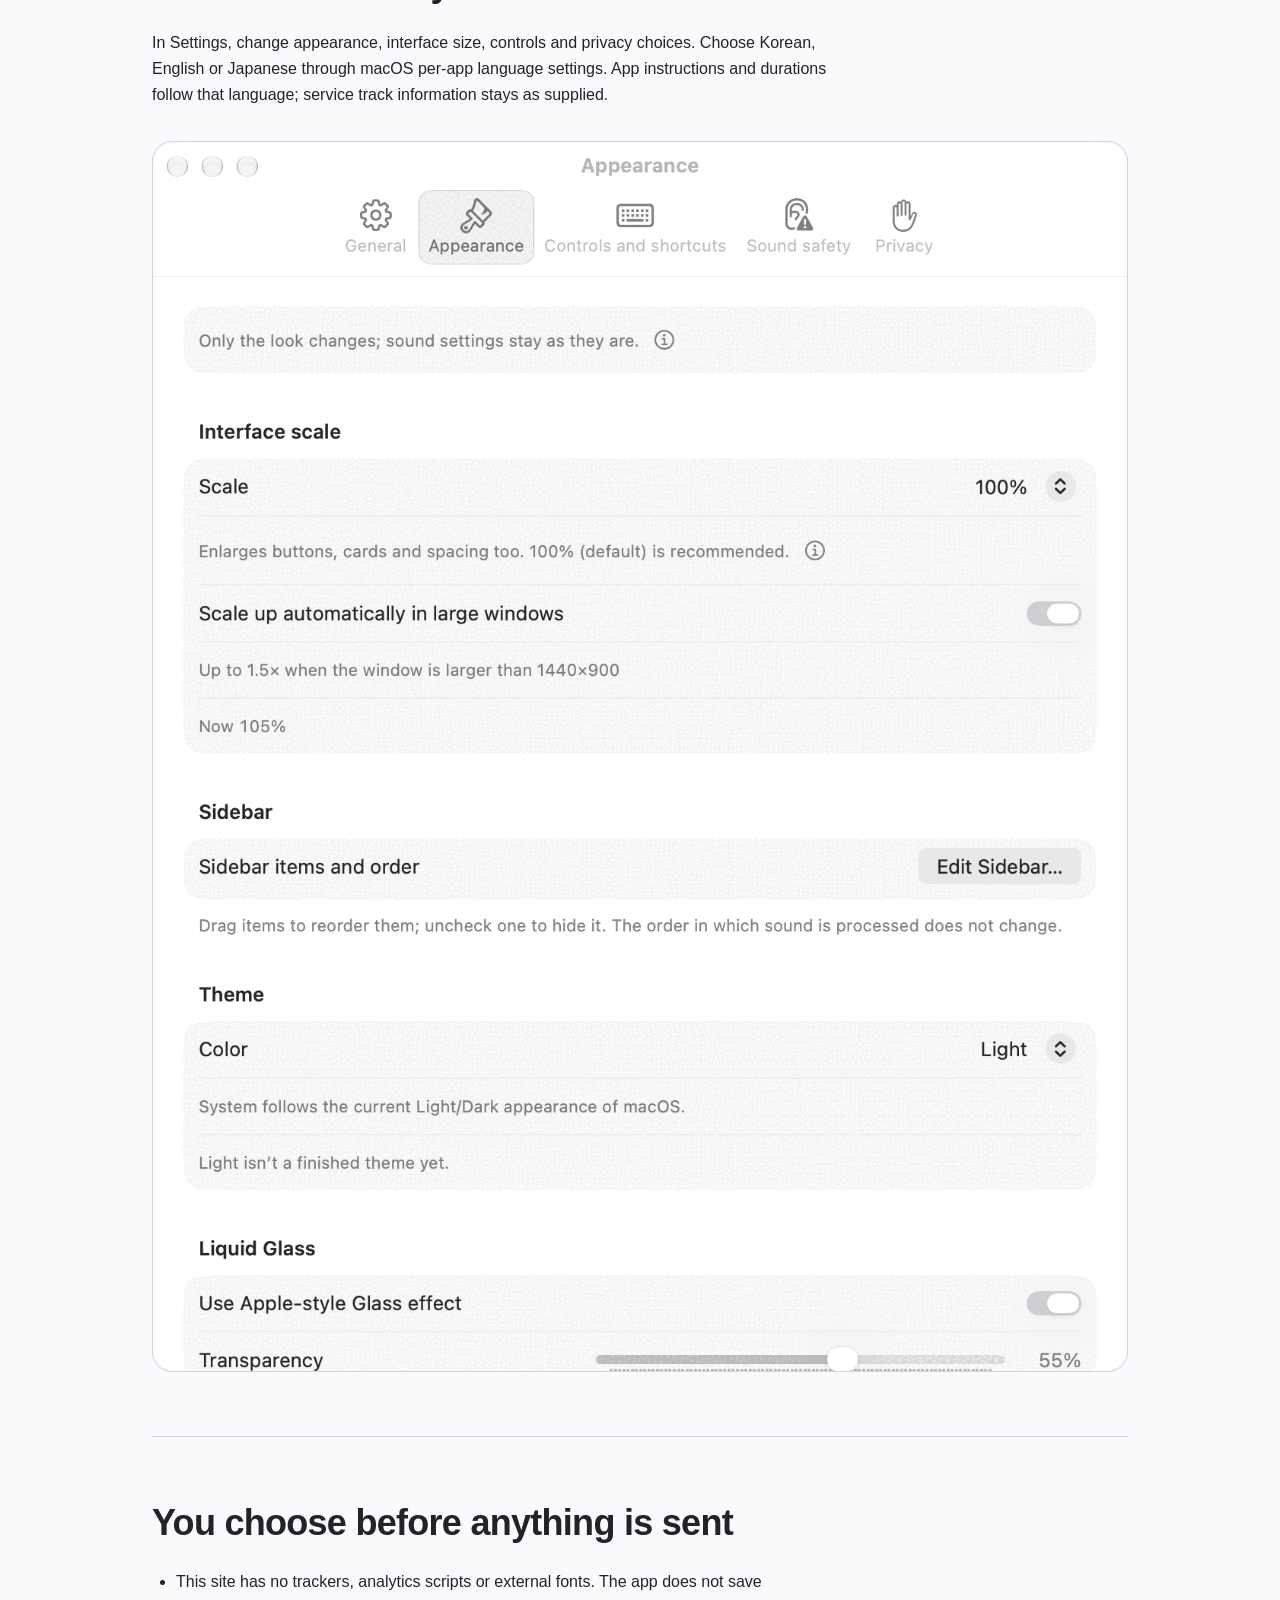
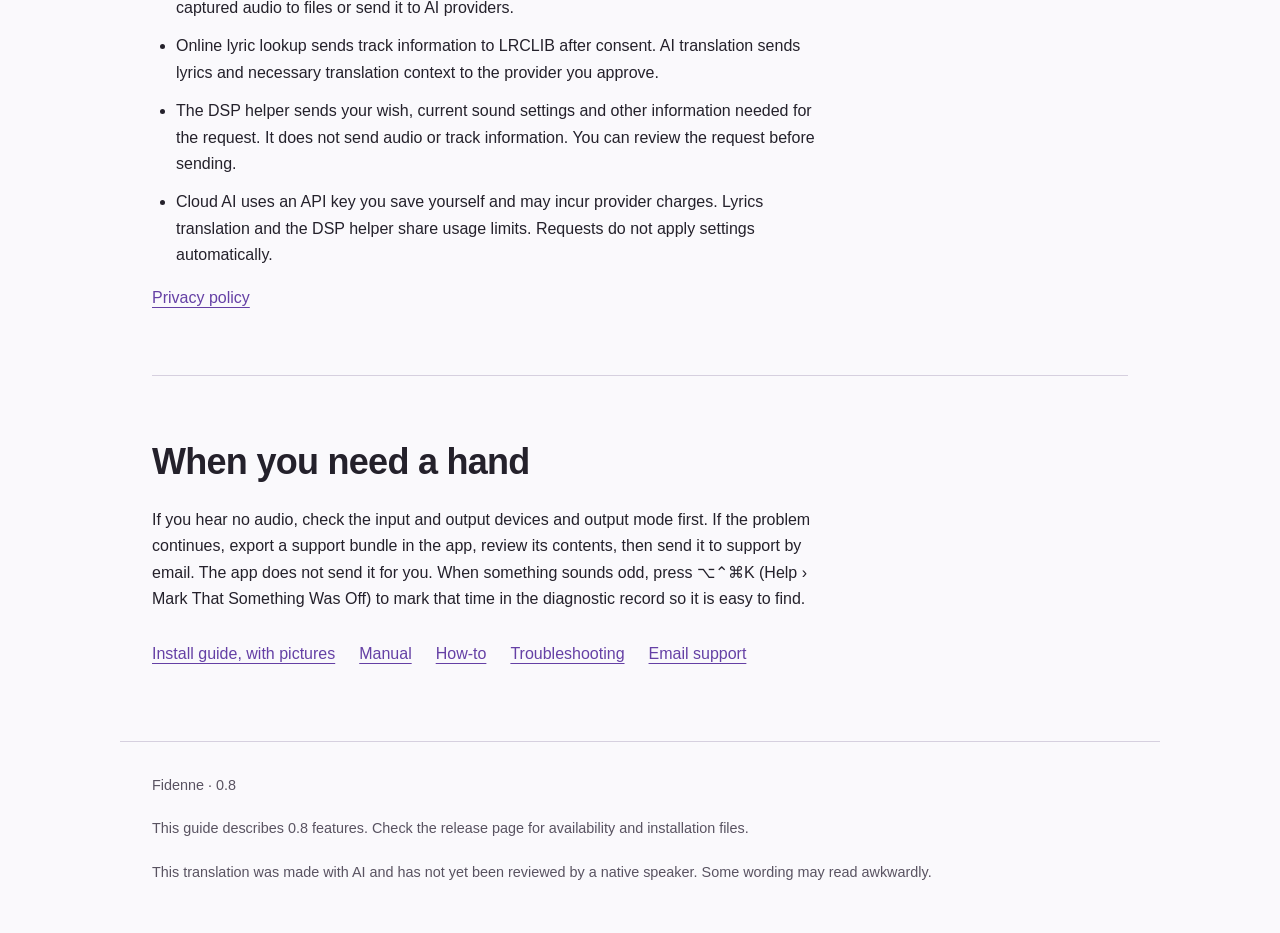
==== commit 5d69b63b: "Fidenne 0.8.0: site pages in Korean, English and Japanese [skip ci]" ====
--- a/docs/en/index.html
+++ b/docs/en/index.html
@@ -6,8 +6,8 @@
 <meta charset="utf-8">
 <meta name="viewport" content="width=device-width, initial-scale=1">
 <meta name="color-scheme" content="light dark">
-<meta name="description" content="Shape audio on your Mac with EQ, Ostrum, Crossfeed and Audio Unit effects, then send it to your external DAC. Install and use Fidenne 0.7.">
-<title>Fidenne 0.7 · Install and use</title>
+<meta name="description" content="Shape audio on your Mac with EQ, Ostrum, Crossfeed and Audio Unit effects, then send it to your external DAC. Install and use Fidenne 0.8.">
+<title>Fidenne 0.8 · Install and use</title>
 <link rel="icon" href="../img/icon.png">
 <link rel="stylesheet" href="../style.css">
 <link rel="alternate" hreflang="ko" href="../index.html">
@@ -18,12 +18,12 @@
 <a class="skip-link" href="#main">Skip to content</a>
 <header class="site-header" id="top">
 <a class="brand" href="#top"><img src="../img/icon.png" alt="" width="28" height="28">Fidenne</a>
-<nav aria-label="On this page"><a href="#new">New in 0.7</a><a href="#install">Get started</a><a href="#usage">Use Fidenne</a><a href="#privacy">Privacy</a></nav>
+<nav aria-label="On this page"><a href="#new">New in 0.8</a><a href="#new07">New in 0.7</a><a href="#install">Get started</a><a href="#usage">Use Fidenne</a><a href="#privacy">Privacy</a></nav>
 <nav class="languages" aria-label="Language"><a href="../index.html" lang="ko" hreflang="ko">한국어</a><a href="../en/index.html" lang="en" hreflang="en" aria-current="page">English</a><a href="../ja/index.html" lang="ja" hreflang="ja">日本語</a></nav>
 </header>
 <main id="main">
 <div class="hero" aria-labelledby="hero-title">
-<p class="eyebrow">Fidenne · Public beta 1 · 0.7.0</p><h1 id="hero-title">The music you play.<br>The sound you choose.</h1>
+<p class="eyebrow">Fidenne · Public beta 1 · 0.8.0</p><h1 id="hero-title">The music you play.<br>The sound you choose.</h1>
 <p class="lead">Keep your player. Shape its audio with EQ, Ostrum and Crossfeed, then send it to your external DAC. See your music, lyrics and audio path in one window.</p>
 <a class="button" href="https://github.com/fidenne/fidenne/releases/latest">View releases<span aria-hidden="true"> ↗</span></a>
 <p class="requirements">Apple silicon Mac · macOS 15 or later · Wired USB DAC recommended</p><p class="small">This is still a public beta, so some things will change or be fixed. Check the release page for downloads and release availability.</p>
@@ -31,7 +31,11 @@
 <picture><source media="(prefers-color-scheme: dark)" srcset="../img/0.7/home-dark-en.png"><img src="../img/0.7/home-light-en.png" alt="Pick up where you left off" loading="lazy"></picture>
 </figure>
 </div>
-<section id="new" aria-labelledby="new-title"><p class="eyebrow">0.7</p><h2 id="new-title">More control over how you listen in 0.7</h2><p>Clearer screens, translation you can shape, and sound settings you choose.</p><div class="feature-grid"><article><h3>Three languages. Light and dark.</h3><p>Use Korean, English or Japanese, in light or dark appearance. The app follows the per-app language in macOS. Track and album names keep the wording supplied by each service.</p></article>
+<section id="new" aria-labelledby="new-title"><p class="eyebrow">0.8</p><h2 id="new-title">New in 0.8</h2><p>0.8 adds Video and Info pages to Album Mode, per-service Home rows, a floating lyrics window and reading aids for Japanese, and sends 5.1 and 7.1 files through untouched. Requirements are the same as 0.7.0. Some pictures below were taken on 0.7 and may differ slightly from 0.8.</p><div class="feature-grid"><article><h3>Three Album Mode pages</h3><p>The large playback view is split into Now Playing, Video and Info (Command + swipe, scroll wheel, Option-Command-Up and Down). Choose the order and which pages show in Settings › Display › Album Mode pages. Info shows album, release, genre, length, quality and credits. Video plays a video found by link, video file or search term, aligned to the music position.</p></article>
+<article><h3>Home rows and search per service</h3><p>Streaming Home gains per-service rows (Apple Music recommendations, charts and recently played; Spotify recently played, most played and saved albums), plus Apple Music artist search, Spotify search and Show More.</p></article>
+<article><h3>Floating lyrics and reading aids</h3><p>Open lyrics in their own window from Playback › Floating Lyrics (Shift-Command-L), and turn on reading aids and pronunciation under Lyrics › Display. Knobs can be adjusted with the arrow keys, and the Fidenne queue now continues from the end back to the start.</p></article>
+<article><h3>Multichannel files, untouched</h3><p>Local 5.1, 7.1 and 7.1.4 files are sent to a multichannel output device without processing (the “Multichannel as is” playback pill), and a multichannel-input plug-in in DSP › Plug-ins can make a two-channel mix for headphones. DSP › EQ allows up to 256 bands, and Input/Output &amp; Diagnostics › Advanced › PCM lowers the top 44.1 / 48 kHz-family rate per DAC.</p></article></div><p class="note"><b>What changes in the sound.</b> When you pick another track or press Next or Previous, the start is held silently while the position returns to the beginning, so the track starts once from the top (before, the start was heard and then rewound). The last sound of a file now reaches the DAC in full. Fixed: Spotify free-account display, YouTube Music square covers, and Apple Music playing instead after a saved DAC prompt. For YouTube Music, the click that picks a track goes to the browser tab you last put in front (extension 0.4.50; click ↻ after updating), and Safari tells you to reload the tab after the app updates.</p></section>
+<section id="new07" aria-labelledby="new07-title"><p class="eyebrow">0.7</p><h2 id="new07-title">More control over how you listen in 0.7</h2><p>Clearer screens, translation you can shape, and sound settings you choose.</p><div class="feature-grid"><article><h3>Three languages. Light and dark.</h3><p>Use Korean, English or Japanese, in light or dark appearance. The app follows the per-app language in macOS. Track and album names keep the wording supplied by each service.</p></article>
 <article><h3>Lyrics and readings your way</h3><p>Choose the order and visibility of original lyrics, pronunciation and translation, and edit pronunciation lines. Edit the translation style for each target language or restore its defaults.</p></article>
 <article><h3>Describe the sound you want</h3><p>Ask the DSP helper for three setting samples. Leave a comment on each sample to request another set, and apply only the settings you choose.</p></article>
 <article><h3>Plug-ins in your audio path</h3><p>Add Audio Unit effects to your audio path and reorder them. Open a plug-in's own screen with Open Editor on its card. Check enabled effects and processing order in Playback Chain.</p></article></div></section>
@@ -59,6 +63,6 @@
 <section id="privacy" aria-labelledby="privacy-title"><h2 id="privacy-title">You choose before anything is sent</h2><ul><li>This site has no trackers, analytics scripts or external fonts. The app does not save captured audio to files or send it to AI providers.</li><li>Online lyric lookup sends track information to LRCLIB after consent. AI translation sends lyrics and necessary translation context to the provider you approve.</li><li>The DSP helper sends your wish, current sound settings and other information needed for the request. It does not send audio or track information. You can review the request before sending.</li><li>Cloud AI uses an API key you save yourself and may incur provider charges. Lyrics translation and the DSP helper share usage limits. Requests do not apply settings automatically.</li></ul><a href="https://github.com/fidenne/fidenne/blob/main/PRIVACY.en.md">Privacy policy</a></section>
 <section id="help" aria-labelledby="help-title"><h2 id="help-title">When you need a hand</h2><p>If you hear no audio, check the input and output devices and output mode first. If the problem continues, export a support bundle in the app, review its contents, then send it to support by email. The app does not send it for you. When something sounds odd, press ⌥⌃⌘K (Help › Mark That Something Was Off) to mark that time in the diagnostic record so it is easy to find.</p><div class="resource-links"><a href="install.html">Install guide, with pictures</a><a href="https://github.com/fidenne/fidenne/blob/main/docs/user/en/MANUAL.md">Manual</a><a href="https://github.com/fidenne/fidenne/blob/main/docs/user/en/HOW-TO.md">How-to</a><a href="https://github.com/fidenne/fidenne/blob/main/docs/user/en/TROUBLESHOOTING.md">Troubleshooting</a><a href="mailto:fidenne.support@gmail.com">Email support</a></div></section>
 </main>
-<footer><p>Fidenne · 0.7</p><p>This guide describes 0.7 features. Check the release page for availability and installation files.</p><p>This translation was made with AI and has not yet been reviewed by a native speaker. Some wording may read awkwardly.</p></footer>
+<footer><p>Fidenne · 0.8</p><p>This guide describes 0.8 features. Check the release page for availability and installation files.</p><p>This translation was made with AI and has not yet been reviewed by a native speaker. Some wording may read awkwardly.</p></footer>
 </body>
 </html>
